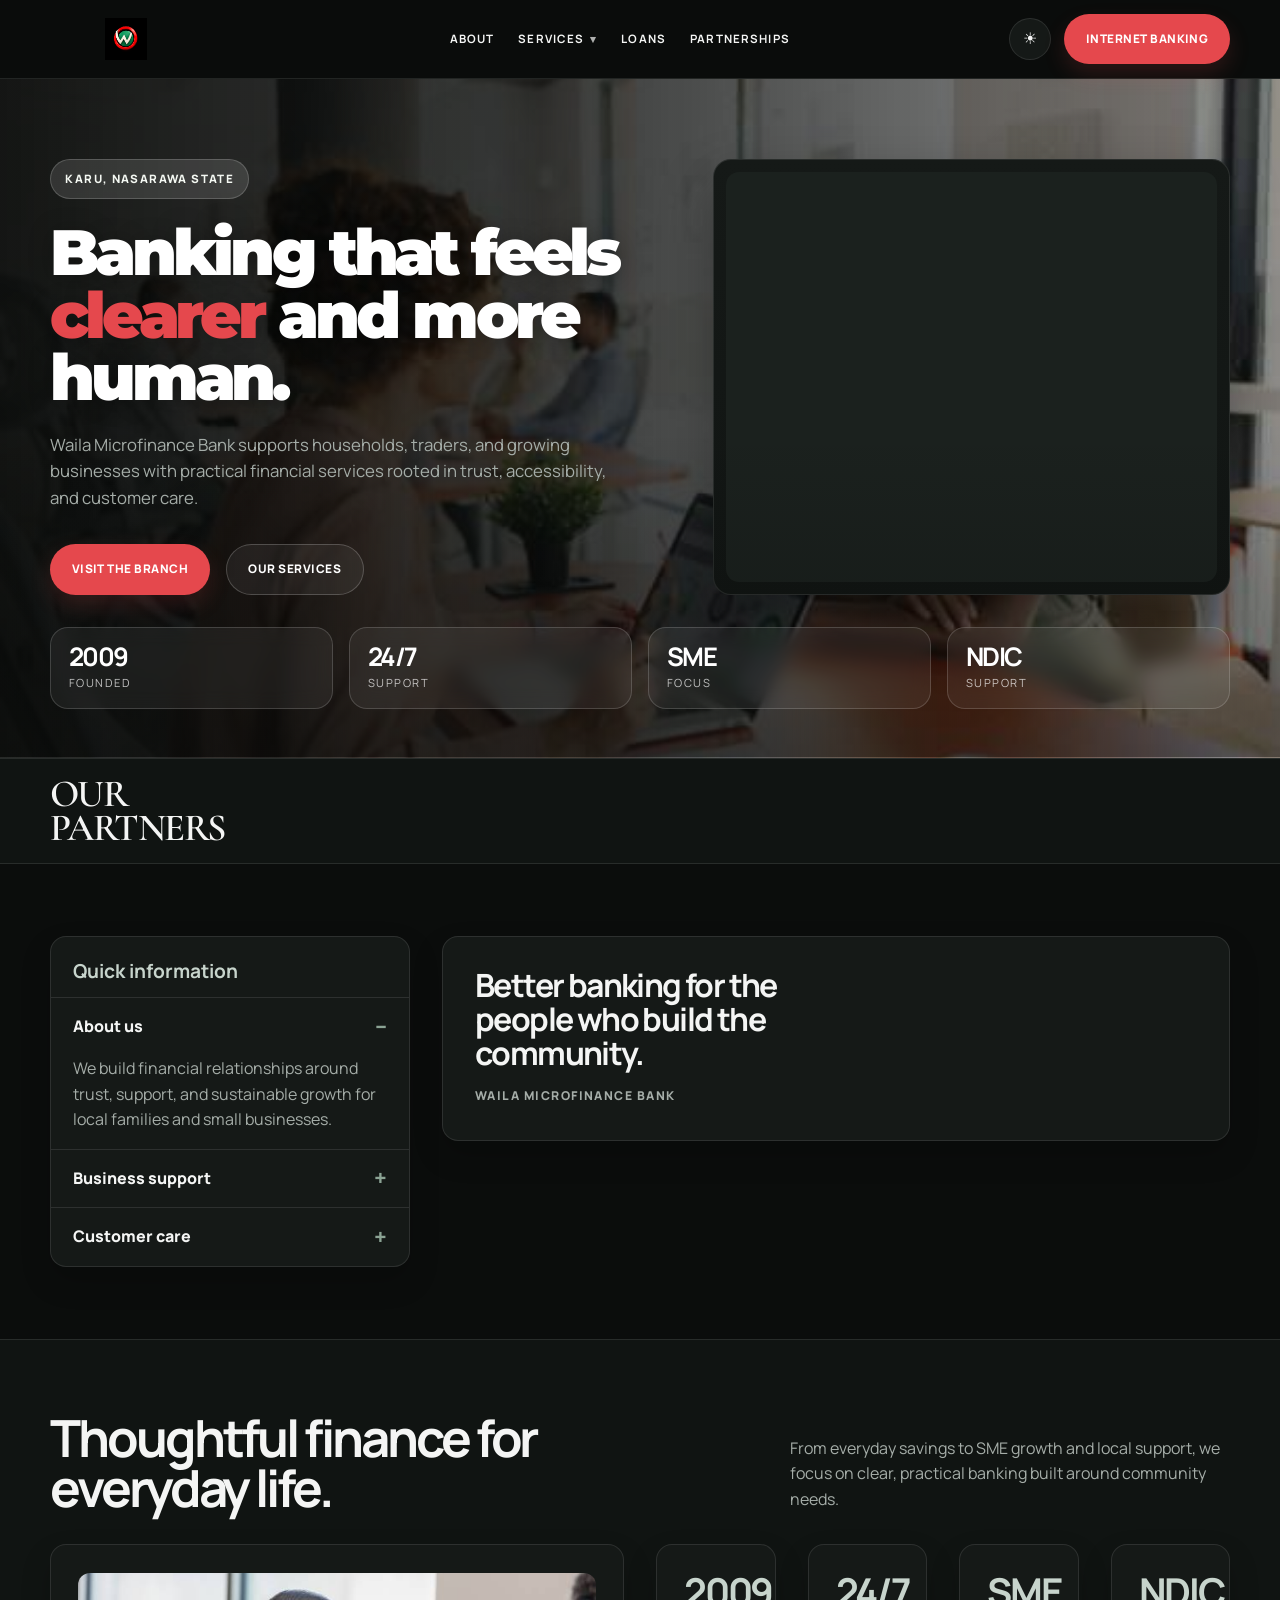
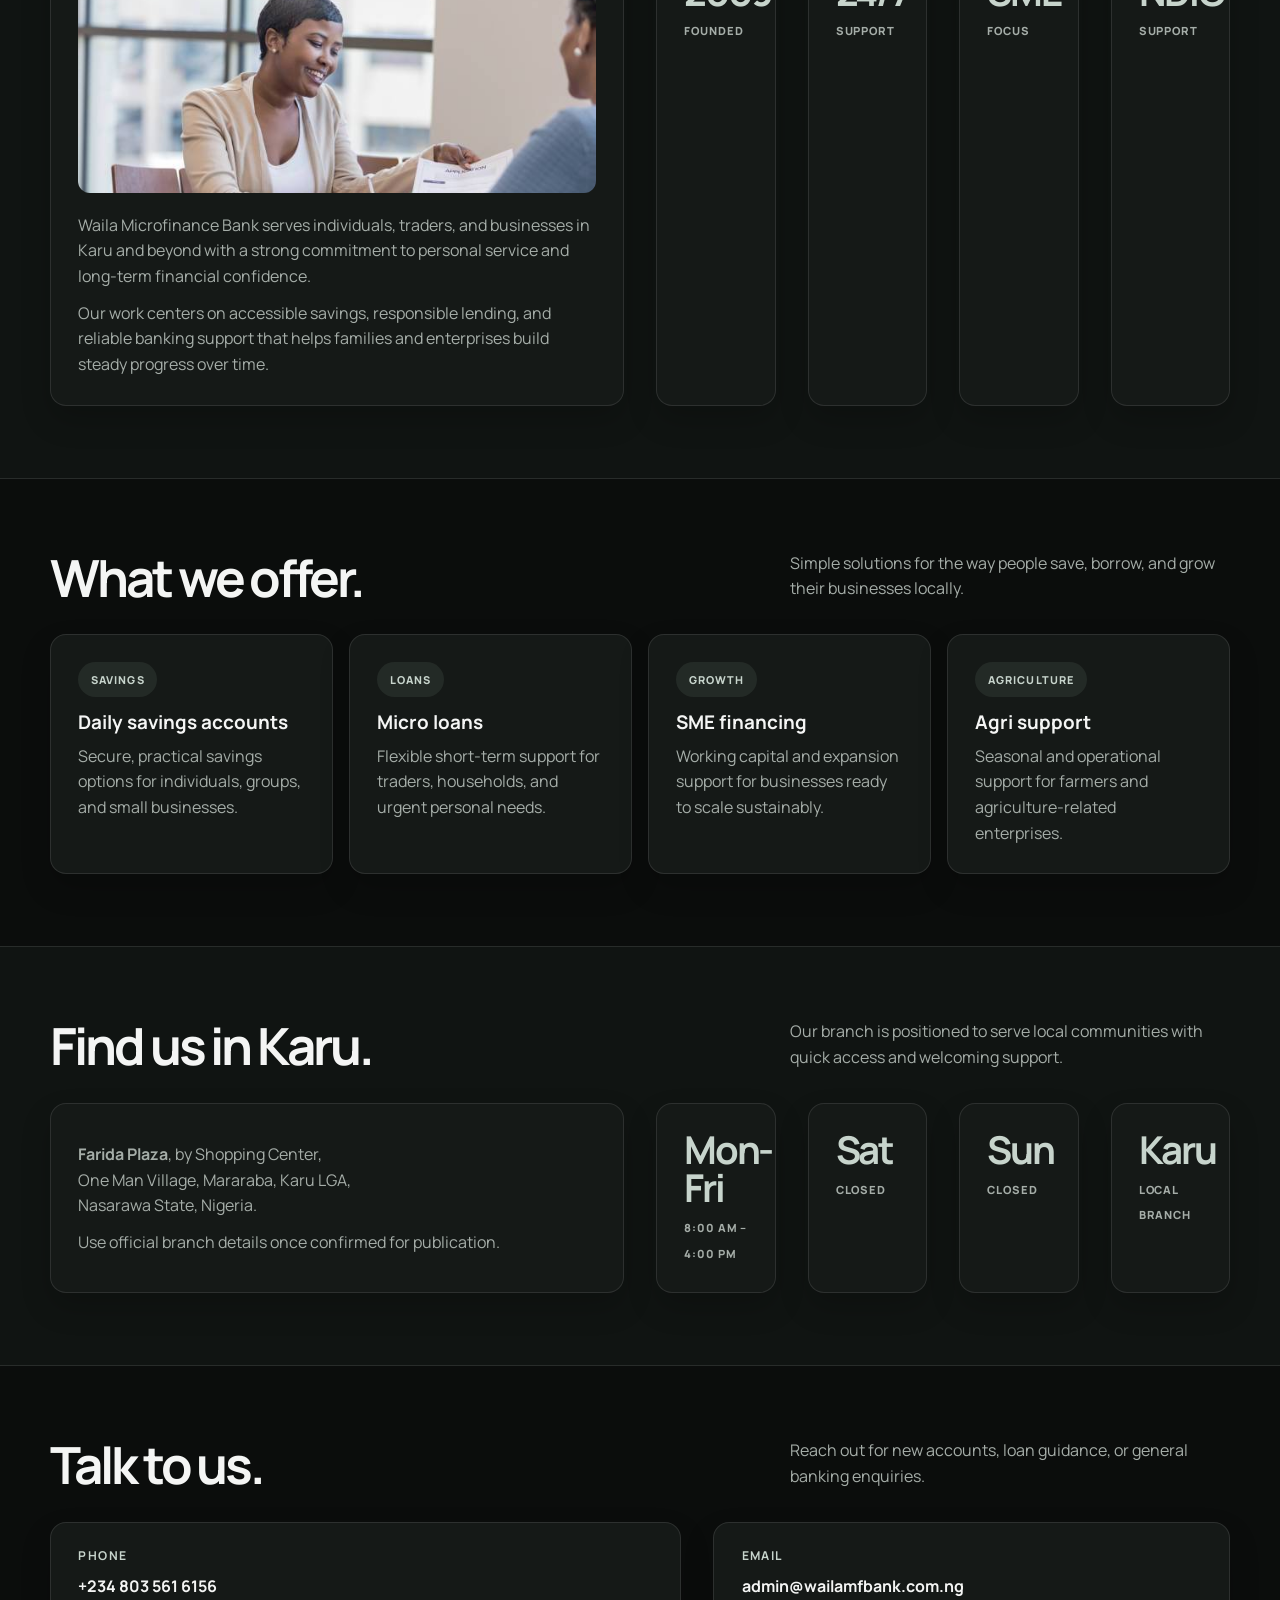
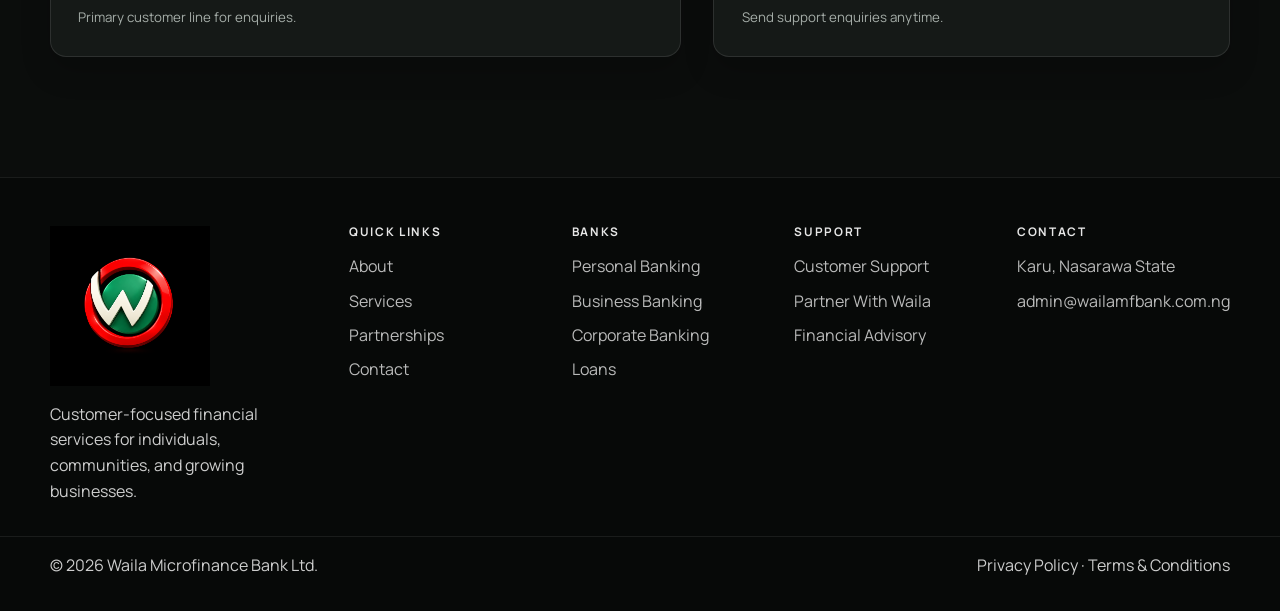
==== index.html @ 1d5a11e9 "Update website" ====
<!DOCTYPE html>
<html lang="en" data-theme="dark">
<head>
  <meta charset="UTF-8" />
  <meta name="viewport" content="width=device-width, initial-scale=1.0" />
  <title>Waila Microfinance Bank | Karu, Nasarawa</title>
  <meta name="description" content="Waila Microfinance Bank is a customer-focused financial institution supporting individuals, businesses, and communities with responsible microfinance and SME banking services." />
  <meta property="og:title" content="Waila Microfinance Bank" />
  <meta property="og:description" content="Financial services for individuals, businesses, and communities in Karu, Nasarawa State." />
  <link rel="preconnect" href="https://fonts.googleapis.com" />
  <link rel="preconnect" href="https://fonts.gstatic.com" crossorigin />
  <link href="https://fonts.googleapis.com/css2?family=Manrope:wght@400;500;600;700;800&family=Cormorant+Garamond:wght@500;600;700&family=Montserrat:wght@500;600;700;800;900&display=swap" rel="stylesheet" />
  <link rel="stylesheet" href="assets/css/styles.css" />
</head>
<body>
  <header class="site-header">
    <div class="container navbar">
      <a href="/" class="brand" aria-label="Go to the Waila Microfinance Bank home page">
        <img src="images/logo.png" alt="Waila Microfinance Bank logo" />
      </a>

      <nav class="nav-menu" data-nav-menu aria-label="Main navigation">
        <div class="nav-item"><a href="about.html">About</a></div>
        <div class="nav-item">
          <button type="button">Services</button>
          <div class="dropdown">
            <a href="services.html">All Services</a>
            <a href="personal-banking.html">Personal Banking</a>
            <a href="business-banking.html">Business Banking</a>
            <a href="corporate-banking.html">Corporate Banking</a>
          </div>
        </div>
        <div class="nav-item"><a href="loans.html">Loans</a></div>
        <div class="nav-item"><a href="partnerships.html">Partnerships</a></div>
      </nav>

      <div class="header-actions">
        <button class="theme-toggle" type="button" data-theme-toggle aria-label="Switch to dark mode">☾</button>
        <button class="mobile-toggle" type="button" data-menu-toggle aria-label="Open navigation" aria-expanded="false">☰</button>
        <a href="contact.html" class="primary-button">Internet Banking</a>
      </div>
    </div>
  </header>

  <main>
    <section class="hero">
      <div class="container hero-grid">
        <div class="hero-copy">
          <div class="eyebrow">Karu, Nasarawa State</div>
          <h1>Banking that feels <span>clearer</span> and more human.</h1>
          <p>
            Waila Microfinance Bank supports households, traders, and growing businesses with practical financial services rooted in trust, accessibility, and customer care.
          </p>
          <div class="cta-row">
            <a class="primary-button" href="contact.html">Visit the branch</a>
            <a class="secondary-button" href="services.html">Our services</a>
          </div>
        </div>

        <div class="hero-visual">
          <div class="visual-card">
            <div class="hero-slider">
              <div class="slide">
                <div class="slide-image">
                  <img src="images/app.jpg" alt="Banking app on mobile phone" />
                </div>
                <div class="slide-caption">
                  <strong>App</strong>
                  <span>Banking in your pocket</span>
                </div>
              </div>

              <div class="slide">
                <div class="slide-image">
                  <img src="images/customer.jpg" alt="Customer at the bank desk" />
                </div>
                <div class="slide-caption">
                  <strong>Customer</strong>
                  <span>Friendly service, every step</span>
                </div>
              </div>

              <div class="slide">
                <div class="slide-image">
                  <img src="images/desk.jpg" alt="Bank office desk" />
                </div>
                <div class="slide-caption">
                  <strong>Desk</strong>
                  <span>Support that feels personal</span>
                </div>
              </div>
            </div>
          </div>
        </div>
      </div>

      <div class="container hero-stats" aria-label="Waila company highlights">
        <div class="hero-stat">
          <strong>2009</strong>
          <span>Founded</span>
        </div>
        <div class="hero-stat">
          <strong>24/7</strong>
          <span>Support</span>
        </div>
        <div class="hero-stat">
          <strong>SME</strong>
          <span>Focus</span>
        </div>
        <div class="hero-stat">
          <strong>NDIC</strong>
          <span>Support</span>
        </div>
      </div>
    </section>

    <section class="partners-wrap" aria-label="Our partners">
      <div class="container partners-inner">
        <div class="partners-title">OUR PARTNERS</div>
        <div class="ticker-wrap">
          <div class="ticker-track">
            <span>Moneta</span>
            <span>Mobicash</span>
            <span>Kowapay</span>
            <span>Moneta</span>
            <span>Mobicash</span>
            <span>Kowapay</span>
          </div>
        </div>
      </div>
    </section>

    <section class="section">
      <div class="container feature-grid">
        <aside class="info-panel">
          <h3>Quick information</h3>
          <details open>
            <summary>About us</summary>
            <p>We build financial relationships around trust, support, and sustainable growth for local families and small businesses.</p>
          </details>
          <details>
            <summary>Business support</summary>
            <p>Practical financing and banking support designed to help entrepreneurs and businesses manage growth responsibly.</p>
          </details>
          <details>
            <summary>Customer care</summary>
            <p>Speak with our team for account guidance, service questions, or support on your banking needs.</p>
          </details>
        </aside>

        <div class="right-stack">
          <div class="quote-card">
            <p>Better banking for the people who build the community.</p>
            <span>Waila Microfinance Bank</span>
          </div>
        </div>
      </div>
    </section>

    <section class="section section-alt" id="about">
      <div class="container">
        <div class="section-header">
          <h2>Thoughtful finance for everyday life.</h2>
          <p>From everyday savings to SME growth and local support, we focus on clear, practical banking built around community needs.</p>
        </div>

        <div class="two-col">
          <div class="overview-card">
            <img class="about-image" src="images/customer.jpg" alt="Customer speaking with a bank representative" />
            <p>Waila Microfinance Bank serves individuals, traders, and businesses in Karu and beyond with a strong commitment to personal service and long-term financial confidence.</p>
            <p>Our work centers on accessible savings, responsible lending, and reliable banking support that helps families and enterprises build steady progress over time.</p>
          </div>

          <div class="metrics-grid">
            <div class="metric-card">
              <strong>2009</strong>
              <span>Founded</span>
            </div>
            <div class="metric-card">
              <strong>24/7</strong>
              <span>Support</span>
            </div>
            <div class="metric-card">
              <strong>SME</strong>
              <span>Focus</span>
            </div>
            <div class="metric-card">
              <strong>NDIC</strong>
              <span>Support</span>
            </div>
          </div>
        </div>
      </div>
    </section>

    <section class="section" id="services">
      <div class="container">
        <div class="section-header">
          <h2>What we offer.</h2>
          <p>Simple solutions for the way people save, borrow, and grow their businesses locally.</p>
        </div>

        <div class="card-grid">
          <article class="card">
            <span class="tag">Savings</span>
            <h3>Daily savings accounts</h3>
            <p>Secure, practical savings options for individuals, groups, and small businesses.</p>
          </article>
          <article class="card">
            <span class="tag">Loans</span>
            <h3>Micro loans</h3>
            <p>Flexible short-term support for traders, households, and urgent personal needs.</p>
          </article>
          <article class="card">
            <span class="tag">Growth</span>
            <h3>SME financing</h3>
            <p>Working capital and expansion support for businesses ready to scale sustainably.</p>
          </article>
          <article class="card">
            <span class="tag">Agriculture</span>
            <h3>Agri support</h3>
            <p>Seasonal and operational support for farmers and agriculture-related enterprises.</p>
          </article>
        </div>
      </div>
    </section>

    <section class="section section-alt" id="location">
      <div class="container">
        <div class="section-header">
          <h2>Find us in Karu.</h2>
          <p>Our branch is positioned to serve local communities with quick access and welcoming support.</p>
        </div>

        <div class="two-col">
          <div class="overview-card">
            <p><strong>Farida Plaza</strong>, by Shopping Center,<br />One Man Village, Mararaba, Karu LGA,<br />Nasarawa State, Nigeria.</p>
            <p>Use official branch details once confirmed for publication.</p>
          </div>

          <div class="metrics-grid">
            <div class="metric-card">
              <strong>Mon-Fri</strong>
              <span>8:00 AM – 4:00 PM</span>
            </div>
            <div class="metric-card">
              <strong>Sat</strong>
              <span>Closed</span>
            </div>
            <div class="metric-card">
              <strong>Sun</strong>
              <span>Closed</span>
            </div>
            <div class="metric-card">
              <strong>Karu</strong>
              <span>Local branch</span>
            </div>
          </div>
        </div>
      </div>
    </section>

    <section class="section" id="contact">
      <div class="container">
        <div class="section-header">
          <h2>Talk to us.</h2>
          <p>Reach out for new accounts, loan guidance, or general banking enquiries.</p>
        </div>

        <div class="contact-grid">
          <div class="contact-card">
            <h3>Phone</h3>
            <p>+234 803 561 6156</p>
            <small>Primary customer line for enquiries.</small>
          </div>
          <div class="contact-card">
            <h3>Email</h3>
            <p>admin@wailamfbank.com.ng</p>
            <small>Send support enquiries anytime.</small>
          </div>
        </div>
      </div>
    </section>
  </main>

  <footer class="page-footer">
    <div class="container footer-grid">
      <div class="footer-brand">
        <img src="images/logo.png" alt="Waila logo" />
        <p>Customer-focused financial services for individuals, communities, and growing businesses.</p>
      </div>
      <div class="footer-col">
        <h4>Quick Links</h4>
        <a href="about.html">About</a>
        <a href="services.html">Services</a>
        <a href="partnerships.html">Partnerships</a>
        <a href="contact.html">Contact</a>
      </div>
      <div class="footer-col">
        <h4>Banks</h4>
        <a href="personal-banking.html">Personal Banking</a>
        <a href="business-banking.html">Business Banking</a>
        <a href="corporate-banking.html">Corporate Banking</a>
        <a href="services.html">Loans</a>
      </div>
      <div class="footer-col">
        <h4>Support</h4>
        <a href="contact.html">Customer Support</a>
        <a href="partnerships.html">Partner With Waila</a>
        <a href="services.html">Financial Advisory</a>
      </div>
      <div class="footer-col">
        <h4>Contact</h4>
        <p>Karu, Nasarawa State</p>
        <p>admin@wailamfbank.com.ng</p>
      </div>
    </div>
    <div class="footer-bottom">
      <div class="container">
        <span>© 2026 Waila Microfinance Bank Ltd.</span>
        <span>Privacy Policy · Terms & Conditions</span>
      </div>
    </div>
  </footer>

  <script src="assets/js/main.js"></script>
</body>
</html>
---- assets/css/styles.css ----
:root {
  color-scheme: dark;
  --bg: #0b0d0c;
  --bg-alt: #101412;
  --panel: #151917;
  --panel-alt: #111513;
  --panel-soft: #1b211e;
  --text: #f4f5f4;
  --muted: #a5ada8;
  --line: rgba(255,255,255,0.1);
  --green: #8ba394;
  --green-deep: #c7d4cc;
  --green-soft: rgba(139,163,148,0.12);
  --green-soft-strong: rgba(139,163,148,0.2);
  --accent: #e5484d;
  --shadow: 0 24px 54px rgba(0,0,0,0.32);
  --shadow-soft: 0 14px 30px rgba(0,0,0,0.18);
  --mask: linear-gradient(to right, transparent 0%, black 8%, black 92%, transparent 100%);
}

html[data-theme="light"] {
  color-scheme: light;
  --bg: #f3f4f2;
  --bg-alt: #e9ece9;
  --panel: #ffffff;
  --panel-alt: #f7f8f6;
  --panel-soft: #eef1ee;
  --text: #151816;
  --muted: #565e59;
  --line: rgba(21,24,22,0.1);
  --green: #52715f;
  --green-deep: #294535;
  --green-soft: rgba(82,113,95,0.1);
  --green-soft-strong: rgba(82,113,95,0.16);
  --accent: #c83238;
  --shadow: 0 24px 54px rgba(17,17,17,0.12);
  --shadow-soft: 0 14px 30px rgba(17,17,17,0.06);
}

* { box-sizing: border-box; margin: 0; padding: 0; }
html { scroll-behavior: smooth; }
body {
  font-family: "Manrope", "Segoe UI", sans-serif;
  background: var(--bg);
  color: var(--text);
  line-height: 1.6;
  transition: background 0.2s ease, color 0.2s ease;
}
a { color: inherit; text-decoration: none; }
img { max-width: 100%; display: block; }
button, input, textarea, select { font: inherit; }

.container {
  width: min(1180px, calc(100% - 32px));
  margin: 0 auto;
}

.footer-col a:hover {
  color: #fff;
}

.site-header {
  position: sticky;
  top: 0;
  z-index: 40;
  background: color-mix(in srgb, var(--bg) 90%, transparent);
  border-bottom: 1px solid var(--line);
  -webkit-backdrop-filter: blur(14px);
  backdrop-filter: blur(14px);
}

.navbar {
  display: flex;
  align-items: center;
  justify-content: space-between;
  gap: 1.25rem;
  min-height: 78px;
}

.brand {
  display: inline-flex;
  align-items: center;
  gap: 0.75rem;
  min-width: 180px;
}
.brand img {
  width: 152px;
  height: 42px;
  object-fit: contain;
  display: block;
}

.nav-menu {
  display: flex;
  align-items: center;
  justify-content: center;
  flex: 1;
  gap: 1rem;
}

.nav-item {
  position: relative;
}

.nav-item > button,
.nav-item > a {
  border: none;
  background: transparent;
  color: var(--text);
  font-family: "Manrope", "Segoe UI", sans-serif;
  font-size: 0.72rem;
  letter-spacing: 0.1em;
  text-transform: uppercase;
  font-weight: 700;
  padding: 0.55rem 0.25rem;
  display: inline-flex;
  align-items: center;
  gap: 0.35rem;
  cursor: pointer;
  transition: color 0.2s ease, transform 0.2s ease;
}

.nav-item > button:hover,
.nav-item > a:hover {
  color: var(--green);
  transform: translateY(-1px);
}

.nav-item > button::after {
  content: "▾";
  font-size: 0.7rem;
  opacity: 0.7;
}

.nav-item .dropdown {
  position: absolute;
  top: calc(100% + 0.9rem);
  left: 50%;
  transform: translateX(-50%) translateY(-8px);
  min-width: 200px;
  background: var(--panel);
  border: 1px solid var(--line);
  border-radius: 14px;
  box-shadow: var(--shadow-soft);
  padding: 0.8rem 0.65rem;
  opacity: 0;
  visibility: hidden;
  pointer-events: none;
  transition: opacity 0.22s ease, transform 0.22s ease, visibility 0.22s ease;
  z-index: 50;
}

.nav-item:hover .dropdown,
.nav-item:focus-within .dropdown,
.nav-item.open .dropdown {
  opacity: 1;
  visibility: visible;
  pointer-events: auto;
  transform: translateX(-50%) translateY(0);
}

.nav-item .dropdown a {
  display: block;
  padding: 0.7rem 0.8rem;
  border-radius: 10px;
  color: var(--text);
  font-family: "Manrope", "Segoe UI", sans-serif;
  font-size: 0.78rem;
  letter-spacing: 0.02em;
  text-transform: none;
  font-weight: 600;
  transition: background 0.2s ease, color 0.2s ease, transform 0.2s ease;
}

.nav-item .dropdown a:hover {
  background: var(--green-soft);
  color: var(--green-deep);
  transform: translateX(2px);
}

.header-actions {
  display: flex;
  align-items: center;
  gap: 0.8rem;
}

.theme-toggle {
  display: inline-flex;
  align-items: center;
  justify-content: center;
  width: 42px;
  height: 42px;
  border-radius: 999px;
  background: var(--panel);
  border: 1px solid var(--line);
  color: var(--text);
  cursor: pointer;
  transition: transform 0.2s ease, border-color 0.2s ease;
}

.theme-toggle:hover { transform: translateY(-1px); }

.button,
.primary-button,
.secondary-button {
  display: inline-flex;
  align-items: center;
  justify-content: center;
  border-radius: 999px;
  padding: 0.95rem 1.35rem;
  font-weight: 800;
  letter-spacing: 0.04em;
  text-transform: uppercase;
  font-size: 0.74rem;
  transition: transform 0.2s ease, box-shadow 0.2s ease, background 0.2s ease;
}

.primary-button {
  background: var(--accent);
  color: #fff;
  box-shadow: 0 10px 22px rgba(229,72,77,0.16);
}

.secondary-button {
  background: transparent;
  border: 1px solid var(--line);
  color: var(--text);
  transition: border-color 0.2s ease, color 0.2s ease, background 0.2s ease;
}

.link-list a:hover {
  border-color: var(--accent);
  color: var(--text);
  background: rgba(229,72,77,0.08);
}

.button:hover,
.primary-button:hover,
.secondary-button:hover {
  transform: translateY(-1px);
}

.mobile-toggle {
  display: none;
}

.hero {
  position: relative;
  overflow: hidden;
  background:
    linear-gradient(90deg, rgba(8,10,9,0.94) 0%, rgba(8,10,9,0.78) 44%, rgba(8,10,9,0.42) 100%),
    url('../../images/desk.jpg') center/cover no-repeat;
  padding: 5rem 0 3rem;
  border-bottom: 1px solid var(--line);
}

.hero::after {
  content: "";
  position: absolute;
  inset: 0;
  background: linear-gradient(0deg, rgba(8,10,9,0.36), transparent 48%);
  pointer-events: none;
}

.hero-grid,
.two-col,
.split-grid,
.feature-grid,
.contact-grid,
.metrics-grid,
.card-grid,
.footer-grid {
  display: grid;
  gap: 2rem;
}

.hero-grid {
  grid-template-columns: 1.1fr 0.9fr;
  align-items: center;
}

.eyebrow {
  display: inline-block;
  padding: 0.6rem 0.9rem;
  border-radius: 999px;
  background: rgba(255,255,255,0.12);
  color: #f4f8f2;
  border: 1px solid rgba(255,255,255,0.18);
  font-size: 0.72rem;
  font-weight: 800;
  letter-spacing: 0.12em;
  text-transform: uppercase;
  margin-bottom: 1.4rem;
}

.hero-copy {
  position: relative;
  z-index: 1;
}

.hero-copy h1,
.hero-copy p,
.hero-copy .primary-button,
.hero-copy .secondary-button {
  position: relative;
  z-index: 1;
}

.hero-copy h1 {
  color: #ffffff;
  text-shadow: 0 2px 24px rgba(0,0,0,0.3);
}

.hero-copy h1 span { color: var(--accent); }

.hero-copy p {
  color: rgba(255,255,255,0.82);
  max-width: 540px;
}

.hero .primary-button {
  background: var(--accent);
  color: #fff;
}

.hero .secondary-button {
  background: rgba(255,255,255,0.06);
  border-color: rgba(255,255,255,0.2);
  color: #fff;
}

.page-hero {
  position: relative;
  isolation: isolate;
  display: flex;
  align-items: center;
  min-height: 310px;
  padding: 4.5rem 0 3.5rem;
  overflow: hidden;
  border-bottom: 1px solid var(--line);
  background:
    linear-gradient(90deg, rgba(8,10,9,0.94) 0%, rgba(8,10,9,0.76) 52%, rgba(8,10,9,0.42) 100%),
    var(--page-hero-image, url('../../images/desk.jpg')) center 46%/cover no-repeat;
}

.page-hero .container {
  position: relative;
  z-index: 1;
}

.page-hero-about,
.page-hero-personal,
.page-hero-partnerships,
.page-hero-contact {
  --page-hero-image: url('../../images/customer.jpg');
}

.page-hero-business,
.page-hero-corporate {
  --page-hero-image: url('../../images/desk.jpg');
}

.page-hero-loans,
.page-hero-services {
  --page-hero-image: url('../../images/app.jpg');
}

.page-hero .eyebrow {
  margin-bottom: 1rem;
}

h1, h2, h3, h4 {
  color: var(--text);
  line-height: 1.05;
}

.hero-copy h1,
.page-title {
  font-family: "Montserrat", "Segoe UI", sans-serif;
  font-size: clamp(3rem, 5vw, 6rem);
  line-height: 0.98;
  letter-spacing: -0.065em;
  font-weight: 900;
  max-width: 650px;
  text-shadow: 0 2px 24px rgba(0,0,0,0.3);
}

.page-title {
  font-size: clamp(2.4rem, 4vw, 4.4rem);
  margin-bottom: 1rem;
}

.hero-copy p,
.page-copy p,
.card p,
.info-card p,
.metric-card p,
.contact-card p,
.list-text,
.overview-card p,
.form-note {
  margin-top: 1rem;
  color: var(--muted);
}

.hero-copy p {
  margin-top: 1.4rem;
  max-width: 560px;
  font-size: 1.05rem;
}

.cta-row {
  display: flex;
  flex-wrap: wrap;
  gap: 1rem;
  margin-top: 2rem;
}

.hero-stats {
  position: relative;
  z-index: 1;
  display: grid;
  grid-template-columns: repeat(4, minmax(0, 1fr));
  gap: 1rem;
  margin-top: 2rem;
}

.hero-stat {
  background: rgba(255,255,255,0.06);
  border: 1px solid rgba(255,255,255,0.16);
  border-radius: 18px;
  padding: 1rem 1.1rem;
  display: flex;
  flex-direction: column;
  gap: 0.25rem;
  backdrop-filter: blur(10px);
}

.hero-stat strong {
  color: #fff;
  font-size: clamp(1.4rem, 2vw, 2.1rem);
  line-height: 1;
  letter-spacing: -0.06em;
}

.hero-stat span {
  color: rgba(255,255,255,0.72);
  font-size: 0.7rem;
  letter-spacing: 0.14em;
  text-transform: uppercase;
}

.hero-visual {
  display: flex;
  justify-content: center;
}

.visual-card {
  width: min(100%, 520px);
  background: linear-gradient(180deg, var(--panel), var(--panel-alt));
  border: 1px solid var(--line);
  border-radius: 18px;
  padding: 0.75rem;
  box-shadow: var(--shadow);
}

.hero-slider {
  position: relative;
  height: 410px;
  overflow: hidden;
  border-radius: 13px;
  background: var(--panel-soft);
}

.slide {
  position: absolute;
  inset: 0;
  opacity: 0;
  transform: translateX(32px);
  animation: heroSlide 12s infinite;
}

.slide:nth-child(1) { animation-delay: -4s; }
.slide:nth-child(2) { animation-delay: 4s; }
.slide:nth-child(3) { animation-delay: 8s; }

.slide-image {
  height: 290px;
  overflow: hidden;
  border-radius: 12px 12px 0 0;
}

.slide-image img {
  width: 100%;
  height: 100%;
  object-fit: cover;
}

.slide-caption {
  height: 120px;
  background: var(--panel);
  border-top: 1px solid var(--line);
  display: flex;
  flex-direction: column;
  justify-content: center;
  gap: 0.25rem;
  padding: 1rem 1.15rem;
}

.slide-caption strong {
  font-size: 0.74rem;
  letter-spacing: 0.12em;
  text-transform: uppercase;
  color: var(--green-deep);
}

.slide-caption span {
  font-size: 1rem;
  color: var(--text);
  font-weight: 700;
}

@keyframes heroSlide {
  0%, 29% { opacity: 0; transform: translateX(18px); }
  30%, 64% { opacity: 1; transform: translateX(0); }
  65%, 100% { opacity: 0; transform: translateX(-18px); }
}

.partners-wrap {
  background: var(--bg-alt);
  border-top: 1px solid var(--line);
  border-bottom: 1px solid var(--line);
  overflow: hidden;
  padding: 1.1rem 0;
}

.partners-inner {
  display: grid;
  grid-template-columns: 220px 1fr;
  gap: 1.2rem;
  align-items: center;
}

.partners-title {
  font-family: "Cormorant Garamond", Georgia, serif;
  text-transform: uppercase;
  font-size: clamp(2.1rem, 3vw, 3.1rem);
  letter-spacing: -0.04em;
  line-height: 0.9;
  font-weight: 600;
}

.ticker-wrap {
  overflow: hidden;
  white-space: nowrap;
  -webkit-mask-image: var(--mask);
  mask-image: var(--mask);
}

.ticker-track {
  display: inline-flex;
  min-width: max-content;
  align-items: center;
  gap: 2rem;
  padding-left: 100%;
  animation: ticker-scroll 24s linear infinite;
  font-family: "Cormorant Garamond", Georgia, serif;
  font-size: clamp(2.1rem, 3vw, 3.8rem);
  line-height: 1;
  letter-spacing: -0.04em;
  color: var(--green-deep);
  font-weight: 600;
}

.ticker-track span {
  display: inline-flex;
  align-items: center;
  gap: 2rem;
}

.ticker-track span::after {
  content: "✦";
  font-size: 0.72em;
  color: var(--accent);
}

.ticker-track span:last-child::after { content: ""; }

@keyframes ticker-scroll {
  from { transform: translateX(0); }
  to { transform: translateX(-50%); }
}

.section {
  padding: 4.5rem 0;
}

.section-header {
  display: flex;
  align-items: flex-end;
  justify-content: space-between;
  gap: 1.5rem;
  margin-bottom: 2rem;
}

.section-header h2 {
  font-size: clamp(2.2rem, 4vw, 3.6rem);
  line-height: 0.98;
  letter-spacing: -0.06em;
  max-width: 620px;
}

.section-header p {
  max-width: 440px;
  color: var(--muted);
}

.feature-grid {
  grid-template-columns: 360px minmax(0, 1fr);
  align-items: flex-start;
}

.info-panel,
.overview-card,
.card,
.metric-card,
.contact-card,
.form-card,
.quote-card,
.list-card,
.service-card,
.value-card,
.stat-card {
  background: var(--panel);
  border: 1px solid var(--line);
  border-radius: 16px;
  box-shadow: var(--shadow-soft);
}

.info-panel {
  overflow: hidden;
}

.info-panel h3 {
  padding: 1.5rem 1.4rem 1rem;
  font-size: 1.2rem;
  color: var(--green-deep);
}

.info-panel details {
  border-top: 1px solid var(--line);
  padding: 0 1.4rem;
}

.info-panel summary {
  list-style: none;
  cursor: pointer;
  display: flex;
  justify-content: space-between;
  align-items: center;
  padding: 1rem 0;
  font-weight: 800;
}

.info-panel summary::-webkit-details-marker { display: none; }
.info-panel summary::after {
  content: "+";
  color: var(--green);
  font-size: 1.4rem;
  line-height: 1;
}
.info-panel details[open] summary::after { content: "−"; }
.info-panel details p {
  padding: 0 0 1rem;
  color: var(--muted);
}

.quote-card {
  padding: 2rem;
}

.quote-card p {
  font-size: clamp(1.7rem, 2.5vw, 3rem);
  line-height: 1.05;
  letter-spacing: -0.05em;
  font-weight: 700;
  max-width: 16ch;
}

.quote-card span {
  display: inline-block;
  margin-top: 1rem;
  font-size: 0.76rem;
  letter-spacing: 0.12em;
  text-transform: uppercase;
  color: var(--muted);
  font-weight: 800;
}

.two-col,
.split-grid,
.contact-grid,
.footer-grid {
  grid-template-columns: repeat(2, minmax(0, 1fr));
}

.overview-card,
.list-card,
.service-card,
.value-card,
.contact-card,
.form-card,
.metric-card,
.card {
  padding: 1.7rem;
}

#about .about-image {
  width: 100%;
  height: 220px;
  margin-bottom: 1.25rem;
  border-radius: 12px;
  object-fit: cover;
  object-position: center 42%;
}

.overview-card p,
.list-card p,
.service-card p,
.value-card p,
.contact-card p,
.metric-card p,
.card p { margin-top: 0.7rem; }

.metric-card strong,
.stat-card strong {
  display: inline-block;
  font-size: clamp(2rem, 3vw, 3rem);
  line-height: 1;
  letter-spacing: -0.06em;
  color: var(--green-deep);
  margin-bottom: 0.4rem;
}

.metric-card span,
.stat-card span {
  color: var(--muted);
  font-size: 0.7rem;
  letter-spacing: 0.08em;
  text-transform: uppercase;
  font-weight: 800;
}

.metrics-grid,
.card-grid {
  grid-template-columns: repeat(4, minmax(0, 1fr));
}

.card-grid {
  gap: 1rem;
}

.card {
  min-height: 220px;
}

.card .tag,
.pill {
  display: inline-flex;
  align-items: center;
  padding: 0.55rem 0.8rem;
  background: var(--green-soft);
  color: var(--green-deep);
  border-radius: 999px;
  font-size: 0.68rem;
  letter-spacing: 0.1em;
  text-transform: uppercase;
  font-weight: 800;
}

.card h3,
.service-card h3,
.value-card h3,
.list-card h3,
.contact-card h3,
.metric-card h3 {
  margin-top: 1rem;
  font-size: 1.18rem;
}

.list-card ul,
.ul-list {
  list-style: none;
  padding-left: 0;
  margin-top: 1rem;
}

.list-card li,
.ul-list li {
  position: relative;
  padding-left: 1.15rem;
  margin-top: 0.7rem;
  color: var(--muted);
}

.list-card li::before,
.ul-list li::before {
  content: "•";
  position: absolute;
  left: 0;
  color: var(--green);
}

.section-alt {
  background: var(--bg-alt);
  border-top: 1px solid var(--line);
  border-bottom: 1px solid var(--line);
}

.link-list {
  display: flex;
  flex-wrap: wrap;
  gap: 0.8rem;
  margin-top: 1.25rem;
}

.link-list a {
  display: inline-flex;
  align-items: center;
  justify-content: center;
  border: 1px solid var(--line);
  border-radius: 999px;
  padding: 0.75rem 1rem;
  font-weight: 700;
  color: var(--text);
}

.contact-grid {
  grid-template-columns: 1.1fr 0.9fr;
}

.contact-grid > * {
  min-width: 0;
}

.contact-card h3,
.form-card h3 {
  color: var(--green-deep);
  font-size: 0.76rem;
  letter-spacing: 0.12em;
  text-transform: uppercase;
  margin-top: 0;
  margin-bottom: 0.7rem;
}

.contact-card p,
.contact-card a {
  font-weight: 700;
  color: var(--text);
}

.contact-card small {
  display: block;
  margin-top: 0.5rem;
  color: var(--muted);
}

.form-card {
  background: var(--panel-alt);
}

.form-grid {
  display: grid;
  gap: 1rem;
}

.field {
  display: flex;
  flex-direction: column;
  gap: 0.45rem;
}

.field label {
  font-size: 0.76rem;
  letter-spacing: 0.08em;
  text-transform: uppercase;
  font-weight: 800;
  color: var(--muted);
}

.field input,
.field textarea,
.field select {
  width: 100%;
  min-width: 0;
  border: 1px solid var(--line);
  border-radius: 14px;
  background: var(--panel);
  color: var(--text);
  padding: 0.9rem 1rem;
  transition: border-color 0.2s ease, box-shadow 0.2s ease;
}

.field input:focus,
.field textarea:focus,
.field select:focus {
  outline: none;
  border-color: var(--accent);
  box-shadow: 0 0 0 3px rgba(229,72,77,0.14);
}

.field textarea { min-height: 140px; resize: vertical; }

.page-footer {
  margin-top: 3rem;
  background: #070908;
  color: rgba(255,255,255,0.8);
  border-top: 1px solid rgba(255,255,255,0.08);
}

.footer-grid {
  grid-template-columns: 1.4fr 1fr 1fr 1fr 1fr;
  gap: 2rem;
  padding: 3rem 0 2rem;
}

.footer-brand {
  display: flex;
  flex-direction: column;
  gap: 1rem;
}

.footer-brand img {
  width: 160px;
  height: auto;
}

.footer-col h4 {
  color: rgba(255,255,255,0.9);
  font-size: 0.74rem;
  letter-spacing: 0.14em;
  text-transform: uppercase;
  margin-bottom: 1rem;
}

.footer-col a,
.footer-col p {
  display: block;
  color: rgba(255,255,255,0.72);
  margin-top: 0.55rem;
}

.footer-bottom {
  border-top: 1px solid rgba(255,255,255,0.08);
  padding: 1rem 0 2rem;
}

.footer-bottom .container {
  display: flex;
  align-items: center;
  justify-content: space-between;
  gap: 1rem;
  flex-wrap: wrap;
}

@media (max-width: 980px) {
  .nav-menu {
    display: none;
    position: absolute;
    top: 76px;
    left: 16px;
    right: 16px;
    background: var(--panel);
    border: 1px solid var(--line);
    border-radius: 18px;
    padding: 1rem;
    box-shadow: var(--shadow-soft);
    flex-direction: column;
    align-items: stretch;
    z-index: 80;
  }

  .nav-menu.is-open { display: flex; }

  .nav-item {
    width: 100%;
  }

  .nav-item > button,
  .nav-item > a {
    width: 100%;
    justify-content: space-between;
    padding: 0.8rem 0.8rem;
    border-radius: 12px;
  }

  .nav-item .dropdown {
    position: static;
    transform: none;
    min-width: 100%;
    margin-top: 0.4rem;
    opacity: 1;
    visibility: visible;
    pointer-events: auto;
    display: none;
    border-radius: 12px;
  }

  .nav-item.open .dropdown,
  .nav-item:hover .dropdown,
  .nav-item:focus-within .dropdown {
    display: block;
  }

  .mobile-toggle {
    display: inline-flex;
    align-items: center;
    justify-content: center;
    width: 42px;
    height: 42px;
    border-radius: 12px;
    border: 1px solid var(--line);
    background: var(--panel);
    color: var(--text);
    cursor: pointer;
  }

  .header-actions {
    gap: 0.5rem;
  }

  .hero-grid,
  .feature-grid,
  .contact-grid,
  .two-col,
  .split-grid,
  .footer-grid,
  .partners-inner,
  .hero-stats {
    grid-template-columns: 1fr;
  }

  .metrics-grid,
  .card-grid {
    grid-template-columns: repeat(2, minmax(0, 1fr));
  }

  .hero-slider { height: 390px; }
  .slide-image { height: 270px; }
  .slide-caption { height: 120px; }

  .section-header {
    display: block;
  }
}

@media (max-width: 640px) {
  .hero { padding-top: 3.2rem; }
  .page-hero { min-height: 250px; padding: 3.5rem 0 2.75rem; }
  .page-title { font-size: clamp(2.4rem, 11vw, 3.4rem); }
  .hero-copy h1 { font-size: clamp(2.8rem, 12vw, 4.2rem); }
  .cta-row { flex-direction: column; align-items: flex-start; }
  .button, .cta-row .primary-button, .cta-row .secondary-button { width: 100%; }
  .header-actions > .primary-button { display: none; }
  .header-actions .theme-toggle,
  .mobile-toggle { width: 38px; height: 38px; }
  .brand { min-width: 0; }
  .brand img { width: 132px; }
  .metrics-grid { grid-template-columns: repeat(2, minmax(0, 1fr)); }
  .card-grid { grid-template-columns: 1fr; }
  .hero-stats { grid-template-columns: repeat(2, minmax(0, 1fr)); }
}

@media (prefers-reduced-motion: reduce) {
  html { scroll-behavior: auto; }
  .slide { animation: none; }
  .slide:first-child { opacity: 1; transform: none; }
  .slide:not(:first-child) { display: none; }
  .ticker-track { animation: none; padding-left: 0; }
  *,
  *::before,
  *::after {
    animation-duration: 0.01ms !important;
    animation-iteration-count: 1 !important;
    transition-duration: 0.01ms !important;
  }
}
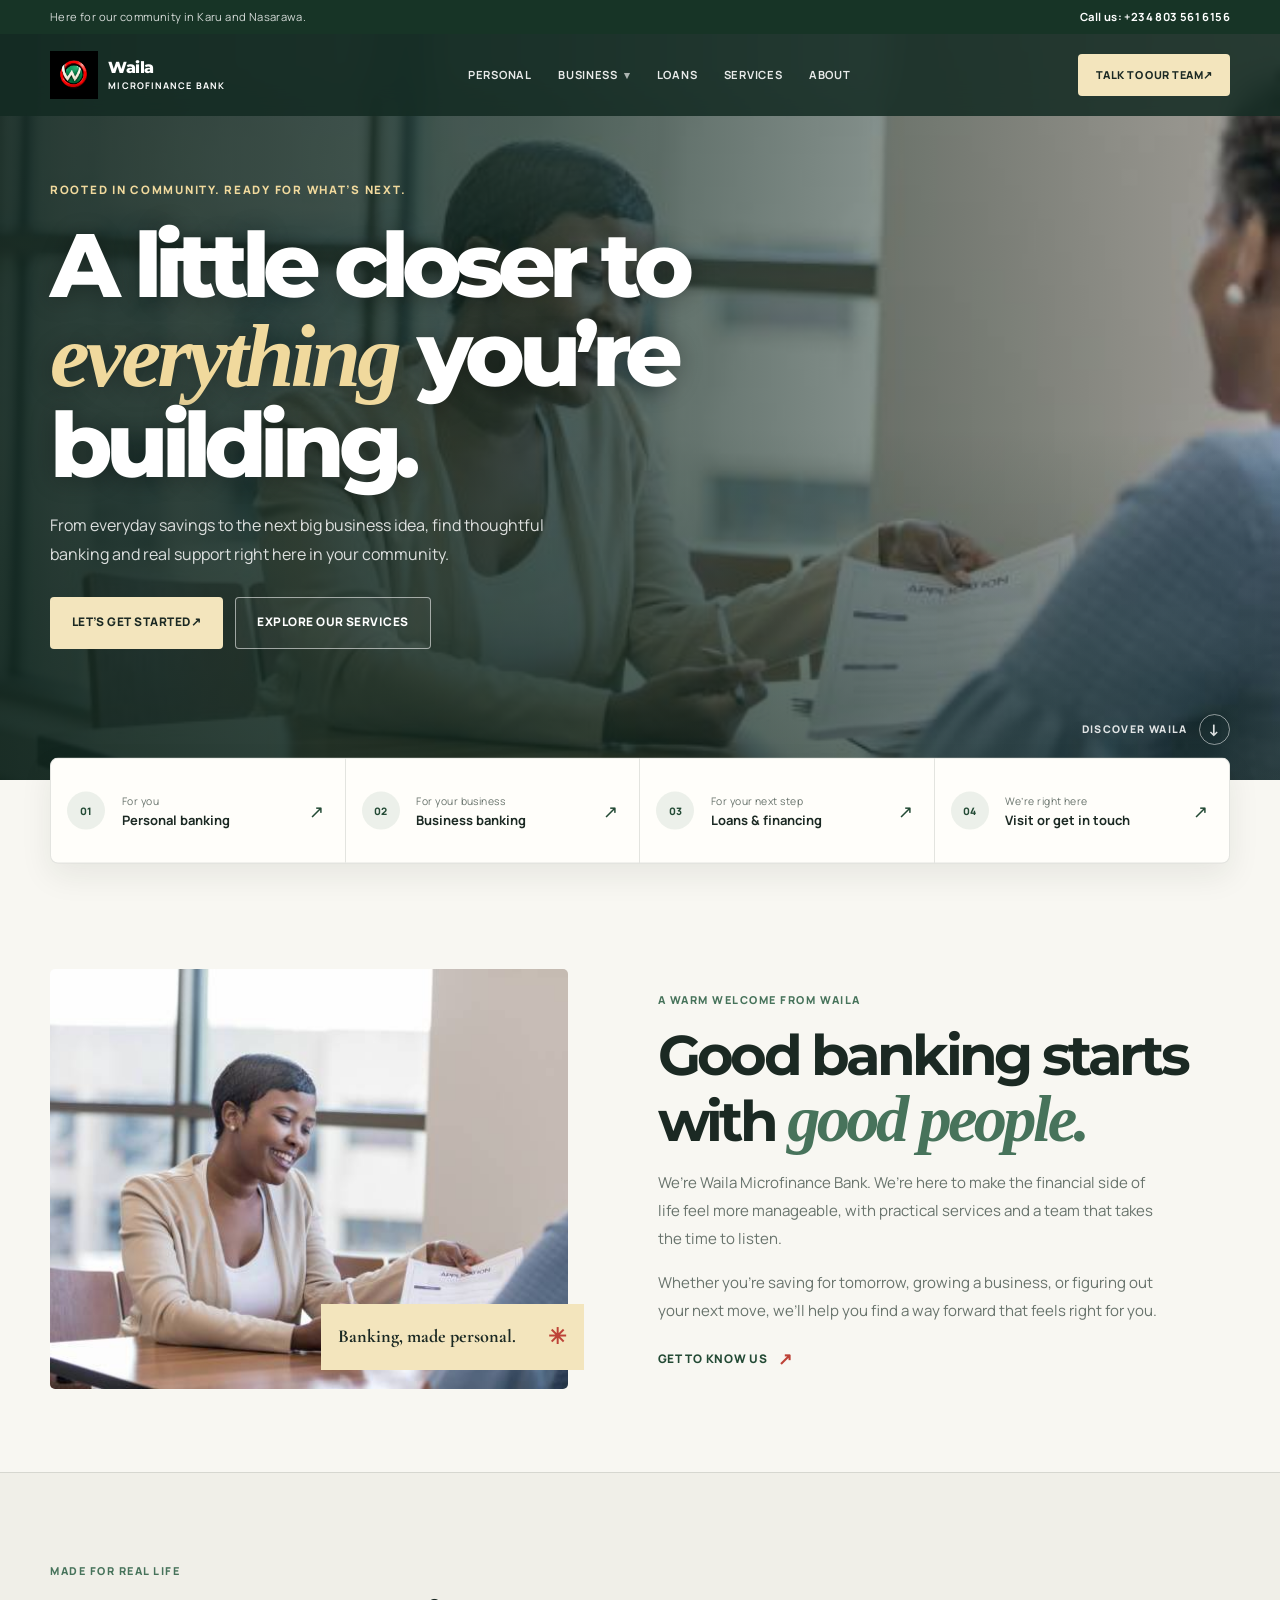
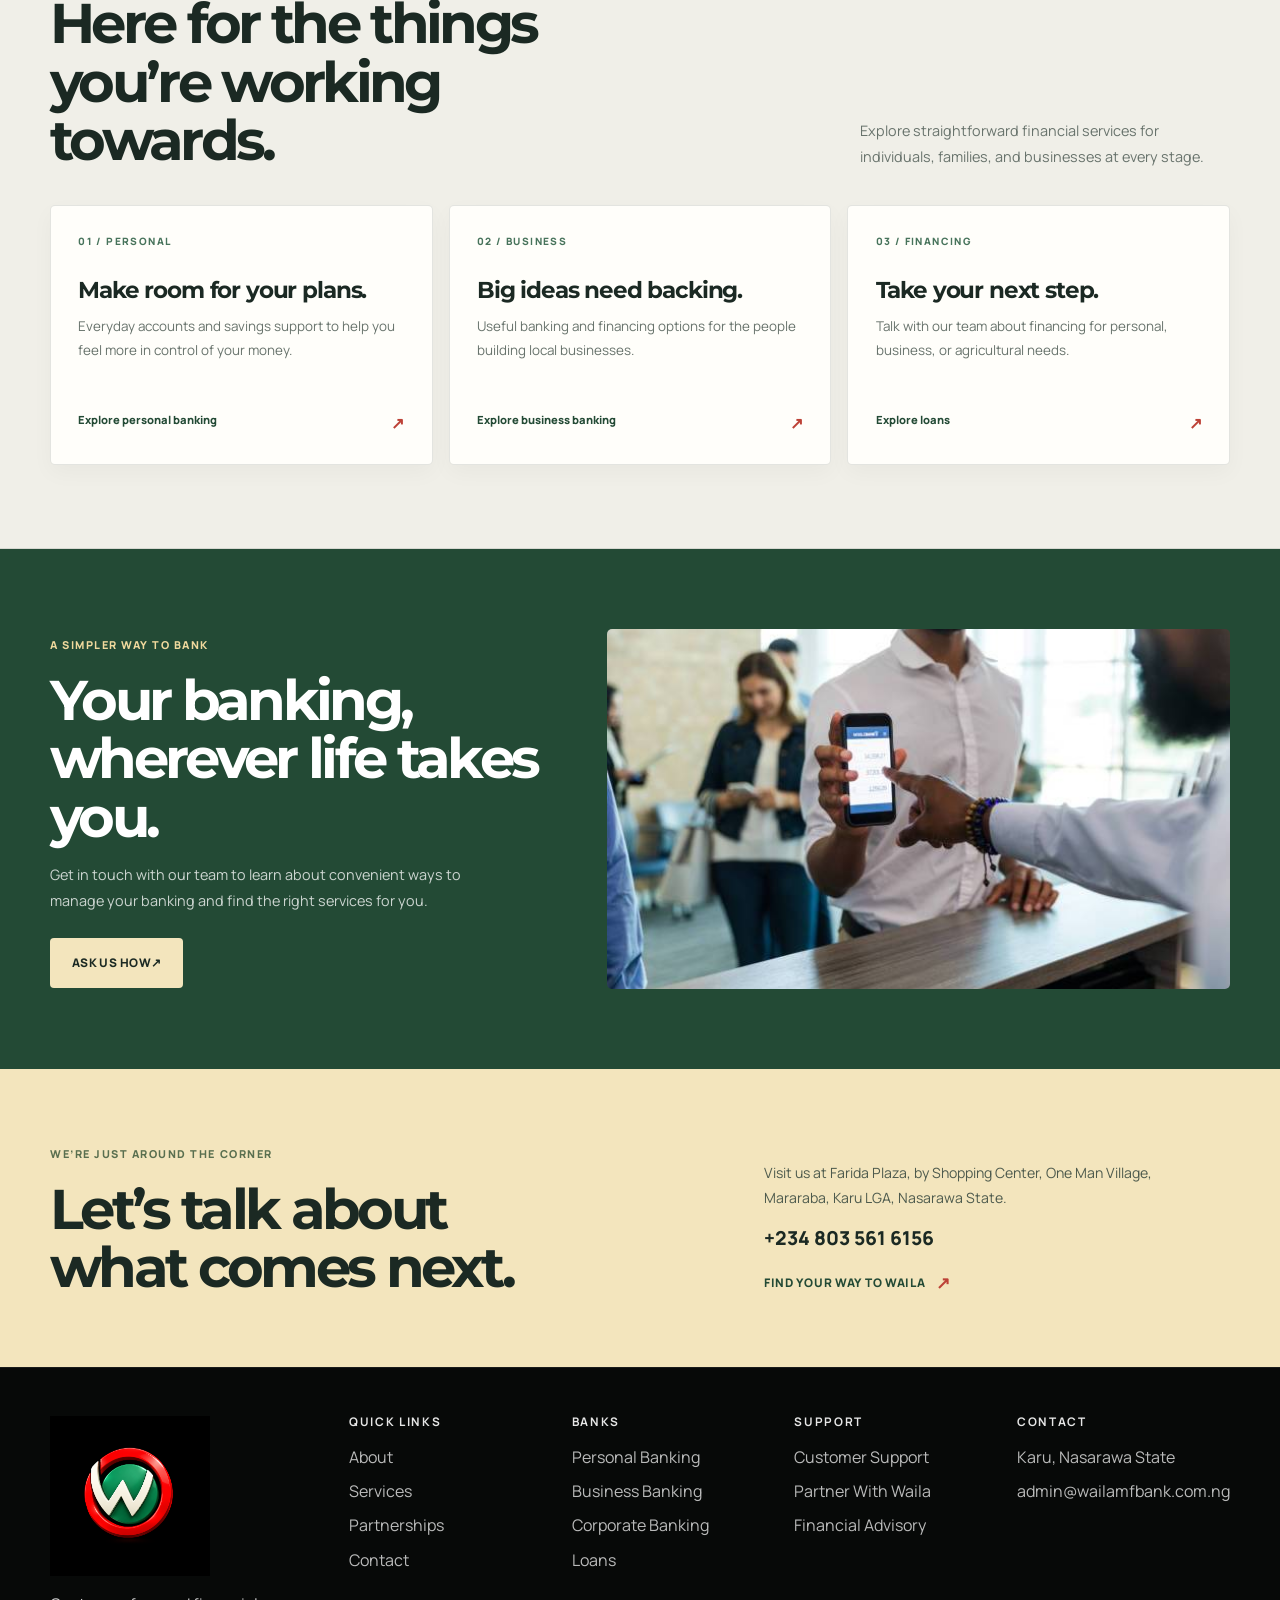
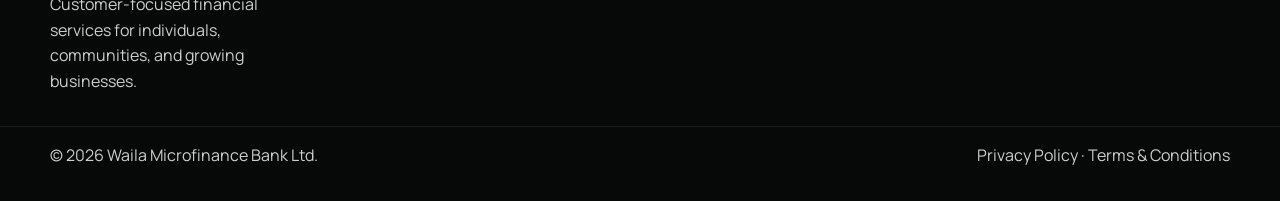
==== commit f0c24f2d: "Update website design" ====
--- a/index.html
+++ b/index.html
@@ -1,5 +1,5 @@
 <!DOCTYPE html>
-<html lang="en" data-theme="dark">
+<html lang="en" data-theme="light">
 <head>
   <meta charset="UTF-8" />
   <meta name="viewport" content="width=device-width, initial-scale=1.0" />
@@ -12,278 +12,162 @@
   <link href="https://fonts.googleapis.com/css2?family=Manrope:wght@400;500;600;700;800&family=Cormorant+Garamond:wght@500;600;700&family=Montserrat:wght@500;600;700;800;900&display=swap" rel="stylesheet" />
   <link rel="stylesheet" href="assets/css/styles.css" />
 </head>
-<body>
+<body class="home-page">
   <header class="site-header">
+    <div class="home-utility">
+      <div class="container">
+        <span>Here for our community in Karu and Nasarawa.</span>
+        <a href="tel:+2348035616156">Call us: +234 803 561 6156</a>
+      </div>
+    </div>
     <div class="container navbar">
-      <a href="/" class="brand" aria-label="Go to the Waila Microfinance Bank home page">
+      <a href="index.html" class="brand" aria-label="Go to the Waila Microfinance Bank home page">
         <img src="images/logo.png" alt="Waila Microfinance Bank logo" />
+        <span class="brand-name">Waila <small>Microfinance Bank</small></span>
       </a>
 
       <nav class="nav-menu" data-nav-menu aria-label="Main navigation">
-        <div class="nav-item"><a href="about.html">About</a></div>
+        <div class="nav-item"><a href="personal-banking.html">Personal</a></div>
         <div class="nav-item">
-          <button type="button">Services</button>
+          <button type="button" aria-expanded="false">Business</button>
           <div class="dropdown">
-            <a href="services.html">All Services</a>
-            <a href="personal-banking.html">Personal Banking</a>
             <a href="business-banking.html">Business Banking</a>
             <a href="corporate-banking.html">Corporate Banking</a>
+            <a href="partnerships.html">Partnerships</a>
           </div>
         </div>
         <div class="nav-item"><a href="loans.html">Loans</a></div>
-        <div class="nav-item"><a href="partnerships.html">Partnerships</a></div>
+        <div class="nav-item"><a href="services.html">Services</a></div>
+        <div class="nav-item"><a href="about.html">About</a></div>
       </nav>
 
       <div class="header-actions">
-        <button class="theme-toggle" type="button" data-theme-toggle aria-label="Switch to dark mode">☾</button>
+        <a href="contact.html" class="primary-button">Talk to our team <span aria-hidden="true">↗</span></a>
         <button class="mobile-toggle" type="button" data-menu-toggle aria-label="Open navigation" aria-expanded="false">☰</button>
-        <a href="contact.html" class="primary-button">Internet Banking</a>
       </div>
     </div>
   </header>
 
   <main>
-    <section class="hero">
+    <section class="hero" aria-labelledby="home-heading">
       <div class="container hero-grid">
         <div class="hero-copy">
-          <div class="eyebrow">Karu, Nasarawa State</div>
-          <h1>Banking that feels <span>clearer</span> and more human.</h1>
+          <div class="eyebrow">Rooted in community. Ready for what’s next.</div>
+          <h1 id="home-heading">A little closer to <span>everything</span> you’re building.</h1>
           <p>
-            Waila Microfinance Bank supports households, traders, and growing businesses with practical financial services rooted in trust, accessibility, and customer care.
+            From everyday savings to the next big business idea, find thoughtful banking and real support right here in your community.
           </p>
           <div class="cta-row">
-            <a class="primary-button" href="contact.html">Visit the branch</a>
-            <a class="secondary-button" href="services.html">Our services</a>
+            <a class="primary-button" href="contact.html">Let’s get started <span aria-hidden="true">↗</span></a>
+            <a class="secondary-button" href="services.html">Explore our services</a>
           </div>
         </div>
-
-        <div class="hero-visual">
-          <div class="visual-card">
-            <div class="hero-slider">
-              <div class="slide">
-                <div class="slide-image">
-                  <img src="images/app.jpg" alt="Banking app on mobile phone" />
-                </div>
-                <div class="slide-caption">
-                  <strong>App</strong>
-                  <span>Banking in your pocket</span>
-                </div>
-              </div>
-
-              <div class="slide">
-                <div class="slide-image">
-                  <img src="images/customer.jpg" alt="Customer at the bank desk" />
-                </div>
-                <div class="slide-caption">
-                  <strong>Customer</strong>
-                  <span>Friendly service, every step</span>
-                </div>
-              </div>
-
-              <div class="slide">
-                <div class="slide-image">
-                  <img src="images/desk.jpg" alt="Bank office desk" />
-                </div>
-                <div class="slide-caption">
-                  <strong>Desk</strong>
-                  <span>Support that feels personal</span>
-                </div>
-              </div>
-            </div>
-          </div>
-        </div>
-      </div>
-
-      <div class="container hero-stats" aria-label="Waila company highlights">
-        <div class="hero-stat">
-          <strong>2009</strong>
-          <span>Founded</span>
-        </div>
-        <div class="hero-stat">
-          <strong>24/7</strong>
-          <span>Support</span>
-        </div>
-        <div class="hero-stat">
-          <strong>SME</strong>
-          <span>Focus</span>
-        </div>
-        <div class="hero-stat">
-          <strong>NDIC</strong>
-          <span>Support</span>
-        </div>
-      </div>
-    </section>
-
-    <section class="partners-wrap" aria-label="Our partners">
-      <div class="container partners-inner">
-        <div class="partners-title">OUR PARTNERS</div>
-        <div class="ticker-wrap">
-          <div class="ticker-track">
-            <span>Moneta</span>
-            <span>Mobicash</span>
-            <span>Kowapay</span>
-            <span>Moneta</span>
-            <span>Mobicash</span>
-            <span>Kowapay</span>
-          </div>
-        </div>
-      </div>
-    </section>
-
-    <section class="section">
-      <div class="container feature-grid">
-        <aside class="info-panel">
-          <h3>Quick information</h3>
-          <details open>
-            <summary>About us</summary>
-            <p>We build financial relationships around trust, support, and sustainable growth for local families and small businesses.</p>
-          </details>
-          <details>
-            <summary>Business support</summary>
-            <p>Practical financing and banking support designed to help entrepreneurs and businesses manage growth responsibly.</p>
-          </details>
-          <details>
-            <summary>Customer care</summary>
-            <p>Speak with our team for account guidance, service questions, or support on your banking needs.</p>
-          </details>
-        </aside>
-
-        <div class="right-stack">
-          <div class="quote-card">
-            <p>Better banking for the people who build the community.</p>
-            <span>Waila Microfinance Bank</span>
-          </div>
-        </div>
-      </div>
-    </section>
-
-    <section class="section section-alt" id="about">
+      </div>
+      <a class="hero-scroll" href="#quick-links">Discover Waila <span aria-hidden="true">↓</span></a>
+    </section>
+
+    <section class="home-quick-links" id="quick-links" aria-label="Explore banking">
+      <div class="container quick-links-grid">
+        <a class="quick-link" href="personal-banking.html">
+          <span class="quick-link-icon" aria-hidden="true">01</span>
+          <span><small>For you</small><strong>Personal banking</strong></span>
+          <span class="quick-link-arrow" aria-hidden="true">↗</span>
+        </a>
+        <a class="quick-link" href="business-banking.html">
+          <span class="quick-link-icon" aria-hidden="true">02</span>
+          <span><small>For your business</small><strong>Business banking</strong></span>
+          <span class="quick-link-arrow" aria-hidden="true">↗</span>
+        </a>
+        <a class="quick-link" href="loans.html">
+          <span class="quick-link-icon" aria-hidden="true">03</span>
+          <span><small>For your next step</small><strong>Loans & financing</strong></span>
+          <span class="quick-link-arrow" aria-hidden="true">↗</span>
+        </a>
+        <a class="quick-link" href="contact.html">
+          <span class="quick-link-icon" aria-hidden="true">04</span>
+          <span><small>We’re right here</small><strong>Visit or get in touch</strong></span>
+          <span class="quick-link-arrow" aria-hidden="true">↗</span>
+        </a>
+      </div>
+    </section>
+
+    <section class="section home-welcome">
+      <div class="container welcome-grid">
+        <div class="welcome-image-wrap">
+          <img class="welcome-image" src="images/customer.jpg" alt="A customer speaking with a bank representative" />
+          <div class="image-caption"><span>Banking, made personal.</span><span aria-hidden="true">✳</span></div>
+        </div>
+        <div class="welcome-copy">
+          <span class="home-kicker">A warm welcome from Waila</span>
+          <h2>Good banking starts with <em>good people.</em></h2>
+          <p>We’re Waila Microfinance Bank. We’re here to make the financial side of life feel more manageable, with practical services and a team that takes the time to listen.</p>
+          <p>Whether you’re saving for tomorrow, growing a business, or figuring out your next move, we’ll help you find a way forward that feels right for you.</p>
+          <a class="text-link" href="about.html">Get to know us <span aria-hidden="true">↗</span></a>
+        </div>
+      </div>
+    </section>
+
+    <section class="section home-services">
       <div class="container">
         <div class="section-header">
-          <h2>Thoughtful finance for everyday life.</h2>
-          <p>From everyday savings to SME growth and local support, we focus on clear, practical banking built around community needs.</p>
-        </div>
-
-        <div class="two-col">
-          <div class="overview-card">
-            <img class="about-image" src="images/customer.jpg" alt="Customer speaking with a bank representative" />
-            <p>Waila Microfinance Bank serves individuals, traders, and businesses in Karu and beyond with a strong commitment to personal service and long-term financial confidence.</p>
-            <p>Our work centers on accessible savings, responsible lending, and reliable banking support that helps families and enterprises build steady progress over time.</p>
+          <div>
+            <span class="home-kicker">Made for real life</span>
+            <h2>Here for the things<br />you’re working towards.</h2>
           </div>
-
-          <div class="metrics-grid">
-            <div class="metric-card">
-              <strong>2009</strong>
-              <span>Founded</span>
-            </div>
-            <div class="metric-card">
-              <strong>24/7</strong>
-              <span>Support</span>
-            </div>
-            <div class="metric-card">
-              <strong>SME</strong>
-              <span>Focus</span>
-            </div>
-            <div class="metric-card">
-              <strong>NDIC</strong>
-              <span>Support</span>
-            </div>
-          </div>
-        </div>
-      </div>
-    </section>
-
-    <section class="section" id="services">
-      <div class="container">
-        <div class="section-header">
-          <h2>What we offer.</h2>
-          <p>Simple solutions for the way people save, borrow, and grow their businesses locally.</p>
-        </div>
-
-        <div class="card-grid">
-          <article class="card">
-            <span class="tag">Savings</span>
-            <h3>Daily savings accounts</h3>
-            <p>Secure, practical savings options for individuals, groups, and small businesses.</p>
-          </article>
-          <article class="card">
-            <span class="tag">Loans</span>
-            <h3>Micro loans</h3>
-            <p>Flexible short-term support for traders, households, and urgent personal needs.</p>
-          </article>
-          <article class="card">
-            <span class="tag">Growth</span>
-            <h3>SME financing</h3>
-            <p>Working capital and expansion support for businesses ready to scale sustainably.</p>
-          </article>
-          <article class="card">
-            <span class="tag">Agriculture</span>
-            <h3>Agri support</h3>
-            <p>Seasonal and operational support for farmers and agriculture-related enterprises.</p>
-          </article>
-        </div>
-      </div>
-    </section>
-
-    <section class="section section-alt" id="location">
-      <div class="container">
-        <div class="section-header">
-          <h2>Find us in Karu.</h2>
-          <p>Our branch is positioned to serve local communities with quick access and welcoming support.</p>
-        </div>
-
-        <div class="two-col">
-          <div class="overview-card">
-            <p><strong>Farida Plaza</strong>, by Shopping Center,<br />One Man Village, Mararaba, Karu LGA,<br />Nasarawa State, Nigeria.</p>
-            <p>Use official branch details once confirmed for publication.</p>
-          </div>
-
-          <div class="metrics-grid">
-            <div class="metric-card">
-              <strong>Mon-Fri</strong>
-              <span>8:00 AM – 4:00 PM</span>
-            </div>
-            <div class="metric-card">
-              <strong>Sat</strong>
-              <span>Closed</span>
-            </div>
-            <div class="metric-card">
-              <strong>Sun</strong>
-              <span>Closed</span>
-            </div>
-            <div class="metric-card">
-              <strong>Karu</strong>
-              <span>Local branch</span>
-            </div>
-          </div>
-        </div>
-      </div>
-    </section>
-
-    <section class="section" id="contact">
-      <div class="container">
-        <div class="section-header">
-          <h2>Talk to us.</h2>
-          <p>Reach out for new accounts, loan guidance, or general banking enquiries.</p>
-        </div>
-
-        <div class="contact-grid">
-          <div class="contact-card">
-            <h3>Phone</h3>
-            <p>+234 803 561 6156</p>
-            <small>Primary customer line for enquiries.</small>
-          </div>
-          <div class="contact-card">
-            <h3>Email</h3>
-            <p>admin@wailamfbank.com.ng</p>
-            <small>Send support enquiries anytime.</small>
-          </div>
+          <p>Explore straightforward financial services for individuals, families, and businesses at every stage.</p>
+        </div>
+
+        <div class="home-service-grid">
+          <a class="home-service-card" href="personal-banking.html">
+            <span class="service-index">01 / PERSONAL</span>
+            <h3>Make room for your plans.</h3>
+            <p>Everyday accounts and savings support to help you feel more in control of your money.</p>
+            <span class="service-card-link">Explore personal banking <span aria-hidden="true">↗</span></span>
+          </a>
+          <a class="home-service-card" href="business-banking.html">
+            <span class="service-index">02 / BUSINESS</span>
+            <h3>Big ideas need backing.</h3>
+            <p>Useful banking and financing options for the people building local businesses.</p>
+            <span class="service-card-link">Explore business banking <span aria-hidden="true">↗</span></span>
+          </a>
+          <a class="home-service-card" href="loans.html">
+            <span class="service-index">03 / FINANCING</span>
+            <h3>Take your next step.</h3>
+            <p>Talk with our team about financing for personal, business, or agricultural needs.</p>
+            <span class="service-card-link">Explore loans <span aria-hidden="true">↗</span></span>
+          </a>
+        </div>
+      </div>
+    </section>
+
+    <section class="home-digital">
+      <div class="container digital-grid">
+        <div class="digital-copy">
+          <span class="home-kicker">A simpler way to bank</span>
+          <h2>Your banking,<br />wherever life takes you.</h2>
+          <p>Get in touch with our team to learn about convenient ways to manage your banking and find the right services for you.</p>
+          <a class="primary-button" href="contact.html">Ask us how <span aria-hidden="true">↗</span></a>
+        </div>
+        <img src="images/app.jpg" alt="A customer using a mobile banking service" />
+      </div>
+    </section>
+
+    <section class="home-contact">
+      <div class="container home-contact-inner">
+        <div>
+          <span class="home-kicker">We’re just around the corner</span>
+          <h2>Let’s talk about<br />what comes next.</h2>
+        </div>
+        <div class="home-contact-details">
+          <p>Visit us at Farida Plaza, by Shopping Center, One Man Village, Mararaba, Karu LGA, Nasarawa State.</p>
+          <a href="tel:+2348035616156">+234 803 561 6156</a>
+          <a class="text-link" href="contact.html">Find your way to Waila <span aria-hidden="true">↗</span></a>
         </div>
       </div>
     </section>
   </main>
 
-  <footer class="page-footer">
+  <footer class="page-footer" id="footer">
     <div class="container footer-grid">
       <div class="footer-brand">
         <img src="images/logo.png" alt="Waila logo" />
--- a/assets/css/styles.css
+++ b/assets/css/styles.css
@@ -1085,3 +1085,637 @@
     transition-duration: 0.01ms !important;
   }
 }
+
+.home-page {
+  --bg: #f8f7f2;
+  --bg-alt: #f0efe8;
+  --panel: #fffefa;
+  --panel-alt: #f5f4ed;
+  --panel-soft: #ecebe3;
+  --text: #1b2923;
+  --muted: #68736c;
+  --line: rgba(27,41,35,0.12);
+  --green: #47735b;
+  --green-deep: #234a35;
+  --green-soft: rgba(71,115,91,0.1);
+  --green-soft-strong: rgba(71,115,91,0.16);
+  --accent: #bd4237;
+  --shadow: 0 24px 54px rgba(25,40,31,0.14);
+  --shadow-soft: 0 12px 32px rgba(25,40,31,0.08);
+  background: var(--bg);
+}
+
+.home-page .site-header {
+  position: absolute;
+  inset: 0 0 auto;
+  color: #fff;
+  background: rgba(19,43,34,0.86);
+  border: 0;
+  -webkit-backdrop-filter: blur(14px);
+  backdrop-filter: blur(14px);
+}
+
+.home-utility {
+  background: #173426;
+  color: rgba(255,255,255,0.82);
+  font-size: 0.7rem;
+  letter-spacing: 0.035em;
+}
+
+.home-utility .container {
+  min-height: 34px;
+  display: flex;
+  align-items: center;
+  justify-content: space-between;
+  gap: 1rem;
+}
+
+.home-utility a { color: #fff; font-weight: 700; }
+.home-utility a:hover { color: #e7c878; }
+
+.home-page .navbar {
+  min-height: 82px;
+  gap: 1.5rem;
+}
+
+.home-page .brand {
+  min-width: 190px;
+  gap: 0.65rem;
+  color: #fff;
+}
+
+.home-page .brand img {
+  width: 48px;
+  height: 48px;
+  object-fit: contain;
+}
+
+.brand-name {
+  font-family: "Montserrat", "Segoe UI", sans-serif;
+  font-size: 1rem;
+  font-weight: 800;
+  line-height: 1.05;
+  letter-spacing: -0.035em;
+}
+
+.brand-name small {
+  display: block;
+  margin-top: 0.28rem;
+  font-family: "Manrope", "Segoe UI", sans-serif;
+  font-size: 0.57rem;
+  font-weight: 700;
+  letter-spacing: 0.12em;
+  text-transform: uppercase;
+}
+
+.home-page .nav-menu { gap: 1.15rem; }
+
+.home-page .nav-item > button,
+.home-page .nav-item > a {
+  color: rgba(255,255,255,0.9);
+  font-size: 0.7rem;
+  letter-spacing: 0.065em;
+}
+
+.home-page .nav-item > button:hover,
+.home-page .nav-item > a:hover { color: #e7c878; }
+
+.home-page .nav-item .dropdown {
+  background: #fffefa;
+  border-radius: 10px;
+}
+
+.home-page .nav-item .dropdown a { color: #1b2923; }
+.home-page .nav-item .dropdown a:hover { color: #234a35; }
+
+.home-page .header-actions { gap: 0.65rem; }
+
+.home-page .header-actions > .primary-button {
+  padding: 0.8rem 1.1rem;
+  border-radius: 4px;
+  background: #f3e5bd;
+  color: #1b2923;
+  box-shadow: none;
+  font-size: 0.68rem;
+}
+
+.home-page .header-actions > .primary-button:hover {
+  background: #fff8e7;
+}
+
+.home-page .mobile-toggle {
+  border-color: rgba(255,255,255,0.3);
+  background: rgba(255,255,255,0.08);
+  color: #fff;
+}
+
+.home-page .hero {
+  isolation: isolate;
+  display: flex;
+  align-items: center;
+  min-height: min(780px, 100svh);
+  padding: 8.8rem 0 6rem;
+  border: 0;
+  background:
+    linear-gradient(90deg, rgba(15,36,28,0.89) 0%, rgba(19,43,34,0.74) 42%, rgba(19,43,34,0.2) 100%),
+    linear-gradient(0deg, rgba(15,36,28,0.38), transparent 45%),
+    url('../../images/customer.jpg') center 43%/cover no-repeat;
+}
+
+.home-page .hero::after { display: none; }
+
+.home-page .hero-grid {
+  position: relative;
+  z-index: 1;
+  display: block;
+}
+
+.home-page .hero-copy { max-width: 740px; }
+
+.home-page .hero-copy .eyebrow {
+  padding: 0;
+  margin-bottom: 1.35rem;
+  border: 0;
+  border-radius: 0;
+  background: transparent;
+  color: #f0d99d;
+  font-size: 0.72rem;
+  letter-spacing: 0.15em;
+}
+
+.home-page .hero-copy h1 {
+  max-width: 740px;
+  font-family: "Montserrat", "Segoe UI", sans-serif;
+  font-size: clamp(3.5rem, 7vw, 6.6rem);
+  line-height: 0.99;
+  letter-spacing: -0.075em;
+  font-weight: 800;
+}
+
+.home-page .hero-copy h1 span {
+  color: #f0d99d;
+  font-family: "Cormorant Garamond", Georgia, serif;
+  font-weight: 600;
+  font-style: italic;
+  letter-spacing: -0.045em;
+}
+
+.home-page .hero-copy p {
+  max-width: 525px;
+  margin-top: 1.35rem;
+  color: rgba(255,255,255,0.84);
+  font-size: 1rem;
+  line-height: 1.8;
+}
+
+.home-page .cta-row { gap: 0.75rem; margin-top: 1.8rem; }
+
+.home-page .cta-row .primary-button {
+  border-radius: 4px;
+  background: #f3e5bd;
+  color: #1b2923;
+  box-shadow: none;
+}
+
+.home-page .cta-row .primary-button:hover { background: #fff8e7; }
+
+.home-page .cta-row .secondary-button {
+  border-color: rgba(255,255,255,0.55);
+  border-radius: 4px;
+  background: rgba(255,255,255,0.05);
+  color: #fff;
+}
+
+.home-page .cta-row .secondary-button:hover {
+  background: rgba(255,255,255,0.14);
+  border-color: #fff;
+}
+
+.hero-scroll {
+  position: absolute;
+  right: max(24px, calc((100vw - 1180px) / 2));
+  bottom: 2.2rem;
+  z-index: 1;
+  display: flex;
+  align-items: center;
+  gap: 0.7rem;
+  color: rgba(255,255,255,0.86);
+  font-size: 0.66rem;
+  font-weight: 800;
+  letter-spacing: 0.13em;
+  text-transform: uppercase;
+}
+
+.hero-scroll span {
+  display: grid;
+  width: 31px;
+  height: 31px;
+  place-items: center;
+  border: 1px solid rgba(255,255,255,0.5);
+  border-radius: 50%;
+  font-size: 1rem;
+}
+
+.home-quick-links {
+  position: relative;
+  z-index: 2;
+  padding: 0 0.75rem;
+  background: var(--bg);
+}
+
+.quick-links-grid {
+  display: grid;
+  grid-template-columns: repeat(4, minmax(0, 1fr));
+  transform: translateY(-1.4rem);
+  border: 1px solid var(--line);
+  border-radius: 8px;
+  background: var(--panel);
+  box-shadow: var(--shadow-soft);
+}
+
+.quick-link {
+  display: grid;
+  grid-template-columns: 42px minmax(0,1fr) 20px;
+  align-items: center;
+  gap: 0.8rem;
+  min-height: 104px;
+  padding: 1.15rem 1rem;
+  border-right: 1px solid var(--line);
+  transition: background 0.2s ease, transform 0.2s ease;
+}
+
+.quick-link:first-child { border-radius: 8px 0 0 8px; }
+.quick-link:last-child { border-right: 0; border-radius: 0 8px 8px 0; }
+.quick-link:hover { background: #f2f2e9; transform: translateY(-2px); }
+
+.quick-link-icon {
+  display: grid;
+  width: 38px;
+  height: 38px;
+  place-items: center;
+  border-radius: 50%;
+  background: var(--green-soft);
+  color: var(--green-deep);
+  font-size: 0.64rem;
+  font-weight: 800;
+}
+
+.quick-link small,
+.quick-link strong { display: block; }
+
+.quick-link small {
+  color: var(--muted);
+  font-size: 0.65rem;
+  letter-spacing: 0.045em;
+}
+
+.quick-link strong {
+  margin-top: 0.18rem;
+  color: var(--text);
+  font-size: 0.81rem;
+  line-height: 1.35;
+}
+
+.quick-link-arrow {
+  color: var(--green-deep);
+  font-size: 1.1rem;
+}
+
+.home-page .section { padding: 5.2rem 0; }
+
+.welcome-grid {
+  display: grid;
+  grid-template-columns: 0.95fr 1.05fr;
+  align-items: center;
+  gap: clamp(2.4rem, 7vw, 6.5rem);
+}
+
+.welcome-image-wrap { position: relative; }
+
+.welcome-image {
+  width: 100%;
+  height: 420px;
+  border-radius: 5px;
+  object-fit: cover;
+  object-position: center 42%;
+}
+
+.image-caption {
+  position: absolute;
+  right: -1rem;
+  bottom: 1.2rem;
+  display: flex;
+  align-items: center;
+  justify-content: space-between;
+  gap: 2rem;
+  min-width: 225px;
+  padding: 0.95rem 1.1rem;
+  background: #f3e5bd;
+  color: #1b2923;
+  font-family: "Cormorant Garamond", Georgia, serif;
+  font-size: 1.14rem;
+  font-weight: 700;
+}
+
+.image-caption span:last-child { color: var(--accent); font-size: 1.4rem; }
+
+.home-kicker {
+  display: inline-block;
+  color: var(--green);
+  font-size: 0.68rem;
+  font-weight: 800;
+  letter-spacing: 0.14em;
+  text-transform: uppercase;
+}
+
+.welcome-copy h2,
+.home-page .section-header h2,
+.digital-copy h2,
+.home-contact h2 {
+  margin-top: 0.9rem;
+  color: var(--text);
+  font-family: "Montserrat", "Segoe UI", sans-serif;
+  font-size: clamp(2.4rem, 4.4vw, 4rem);
+  font-weight: 700;
+  line-height: 1.04;
+  letter-spacing: -0.065em;
+}
+
+.welcome-copy h2 em {
+  color: var(--green);
+  font-family: "Cormorant Garamond", Georgia, serif;
+  font-size: 1.18em;
+  font-weight: 600;
+}
+
+.welcome-copy p {
+  max-width: 510px;
+  margin-top: 1rem;
+  color: var(--muted);
+  font-size: 0.94rem;
+  line-height: 1.85;
+}
+
+.text-link {
+  display: inline-flex;
+  align-items: center;
+  gap: 0.65rem;
+  margin-top: 1.35rem;
+  color: var(--green-deep);
+  font-size: 0.74rem;
+  font-weight: 800;
+  letter-spacing: 0.06em;
+  text-transform: uppercase;
+}
+
+.text-link span { color: var(--accent); font-size: 1.05rem; }
+.text-link:hover { color: var(--accent); }
+
+.home-services {
+  background: #f0efe8;
+  border-top: 1px solid var(--line);
+  border-bottom: 1px solid var(--line);
+}
+
+.home-page .section-header {
+  align-items: flex-end;
+  margin-bottom: 2.2rem;
+}
+
+.home-page .section-header h2 { margin-top: 0.75rem; }
+
+.home-page .section-header p {
+  max-width: 370px;
+  color: var(--muted);
+  font-size: 0.9rem;
+  line-height: 1.8;
+}
+
+.home-service-grid {
+  display: grid;
+  grid-template-columns: repeat(3, minmax(0, 1fr));
+  gap: 1rem;
+}
+
+.home-service-card {
+  display: flex;
+  min-height: 260px;
+  flex-direction: column;
+  align-items: flex-start;
+  padding: 1.7rem;
+  border: 1px solid var(--line);
+  border-radius: 5px;
+  background: var(--panel);
+  box-shadow: 0 8px 22px rgba(25,40,31,0.035);
+  transition: transform 0.2s ease, box-shadow 0.2s ease, border-color 0.2s ease;
+}
+
+.home-service-card:hover {
+  transform: translateY(-4px);
+  border-color: rgba(71,115,91,0.38);
+  box-shadow: var(--shadow-soft);
+}
+
+.service-index {
+  color: var(--green);
+  font-size: 0.63rem;
+  font-weight: 800;
+  letter-spacing: 0.14em;
+}
+
+.home-service-card h3 {
+  margin-top: 1.7rem;
+  color: var(--text);
+  font-family: "Montserrat", "Segoe UI", sans-serif;
+  font-size: 1.45rem;
+  line-height: 1.15;
+  letter-spacing: -0.05em;
+}
+
+.home-service-card p {
+  margin-top: 0.75rem;
+  color: var(--muted);
+  font-size: 0.84rem;
+  line-height: 1.75;
+}
+
+.service-card-link {
+  display: flex;
+  justify-content: space-between;
+  width: 100%;
+  gap: 0.5rem;
+  margin-top: auto;
+  padding-top: 1.4rem;
+  color: var(--green-deep);
+  font-size: 0.7rem;
+  font-weight: 800;
+}
+
+.service-card-link span { color: var(--accent); font-size: 1rem; }
+
+.home-digital {
+  overflow: hidden;
+  padding: 5rem 0;
+  background: #234a35;
+  color: #fff;
+}
+
+.digital-grid {
+  display: grid;
+  grid-template-columns: 0.9fr 1.1fr;
+  align-items: center;
+  gap: 3rem;
+}
+
+.digital-copy .home-kicker { color: #f0d99d; }
+.digital-copy h2 { color: #fff; }
+
+.digital-copy p {
+  max-width: 420px;
+  margin: 1rem 0 1.5rem;
+  color: rgba(255,255,255,0.77);
+  font-size: 0.9rem;
+  line-height: 1.8;
+}
+
+.digital-copy .primary-button {
+  border-radius: 4px;
+  background: #f3e5bd;
+  color: #1b2923;
+  box-shadow: none;
+}
+
+.digital-grid > img {
+  width: 100%;
+  height: 360px;
+  border-radius: 5px;
+  object-fit: cover;
+}
+
+.home-contact {
+  padding: 4.4rem 0;
+  background: #f3e5bd;
+}
+
+.home-contact-inner {
+  display: grid;
+  grid-template-columns: 1fr 0.7fr;
+  align-items: end;
+  gap: 3rem;
+}
+
+.home-contact .home-kicker { color: #596f4f; }
+.home-contact h2 { font-size: clamp(2.5rem, 4.4vw, 3.8rem); }
+
+.home-contact-details {
+  display: flex;
+  flex-direction: column;
+  align-items: flex-start;
+}
+
+.home-contact-details p {
+  max-width: 420px;
+  color: #4d5a4d;
+  font-size: 0.88rem;
+  line-height: 1.75;
+}
+
+.home-contact-details > a:not(.text-link) {
+  margin-top: 0.8rem;
+  color: #1b2923;
+  font-size: 1.2rem;
+  font-weight: 800;
+}
+
+.home-contact .text-link { margin-top: 1rem; }
+.home-page .page-footer { margin-top: 0; }
+
+@media (max-width: 980px) {
+  .home-page .nav-menu {
+    top: calc(100% + 8px);
+    border-color: rgba(255,255,255,0.14);
+    background: #234a35;
+  }
+
+  .home-page .nav-item > button,
+  .home-page .nav-item > a { color: #fff; }
+
+  .home-page .nav-item .dropdown {
+    background: rgba(255,255,255,0.08);
+    border-color: rgba(255,255,255,0.12);
+  }
+
+  .home-page .nav-item .dropdown a { color: rgba(255,255,255,0.9); }
+
+  .quick-links-grid { grid-template-columns: repeat(2, minmax(0,1fr)); }
+  .quick-link:nth-child(2) { border-right: 0; }
+  .quick-link:nth-child(-n+2) { border-bottom: 1px solid var(--line); }
+  .quick-link:first-child { border-radius: 8px 0 0 0; }
+  .quick-link:nth-child(2) { border-radius: 0 8px 0 0; }
+  .quick-link:nth-child(3) { border-radius: 0 0 0 8px; }
+  .quick-link:last-child { border-radius: 0 0 8px 0; }
+
+  .welcome-grid { gap: 2.5rem; }
+  .welcome-image { height: 360px; }
+}
+
+@media (max-width: 640px) {
+  .home-utility { font-size: 0.61rem; }
+  .home-utility .container { min-height: 31px; }
+  .home-utility .container > span { max-width: 58%; }
+  .home-page .navbar { min-height: 70px; gap: 0.5rem; }
+  .home-page .brand { gap: 0.4rem; }
+  .home-page .brand img { width: 40px; height: 40px; }
+  .brand-name { font-size: 0.85rem; }
+  .brand-name small { font-size: 0.48rem; }
+  .home-page .hero {
+    min-height: 680px;
+    min-height: 88svh;
+    padding: 8.7rem 0 5.2rem;
+    background-position: 57% center;
+  }
+  .home-page .hero-copy h1 { font-size: clamp(3rem, 12vw, 4.4rem); }
+  .home-page .hero-copy p { max-width: 440px; font-size: 0.92rem; }
+  .home-page .cta-row { flex-direction: column; align-items: stretch; }
+  .home-page .cta-row .primary-button,
+  .home-page .cta-row .secondary-button { width: 100%; }
+  .hero-scroll { right: 20px; bottom: 1.2rem; }
+  .quick-links-grid { grid-template-columns: 1fr; transform: translateY(-1rem); }
+  .quick-link {
+    min-height: 80px;
+    border-right: 0;
+    border-bottom: 1px solid var(--line);
+  }
+  .quick-link:last-child { border-bottom: 0; }
+  .quick-link:first-child,
+  .quick-link:nth-child(2),
+  .quick-link:nth-child(3),
+  .quick-link:last-child { border-radius: 0; }
+  .quick-link:first-child { border-radius: 8px 8px 0 0; }
+  .quick-link:last-child { border-radius: 0 0 8px 8px; }
+  .home-page .section { padding: 3.7rem 0; }
+  .welcome-grid,
+  .digital-grid,
+  .home-contact-inner { grid-template-columns: 1fr; gap: 2rem; }
+  .welcome-image { height: 290px; }
+  .image-caption { right: -0.35rem; bottom: 0.8rem; }
+  .welcome-copy h2,
+  .home-page .section-header h2,
+  .digital-copy h2,
+  .home-contact h2 { font-size: clamp(2.3rem, 10vw, 3.2rem); }
+  .home-page .section-header { display: grid; gap: 0.8rem; }
+  .home-service-grid { grid-template-columns: 1fr; }
+  .home-service-card { min-height: 230px; }
+  .home-digital { padding: 3.8rem 0; }
+  .digital-grid > img { height: 270px; }
+  .home-contact { padding: 3.5rem 0; }
+  .home-page .footer-grid { grid-template-columns: repeat(2, minmax(0,1fr)); }
+  .home-page .footer-brand { grid-column: 1 / -1; }
+  .home-page .footer-col p,
+  .home-page .footer-col a { overflow-wrap: anywhere; }
+}
+
+@media (prefers-reduced-motion: reduce) {
+  .quick-link,
+  .home-service-card { transition: none; }
+}
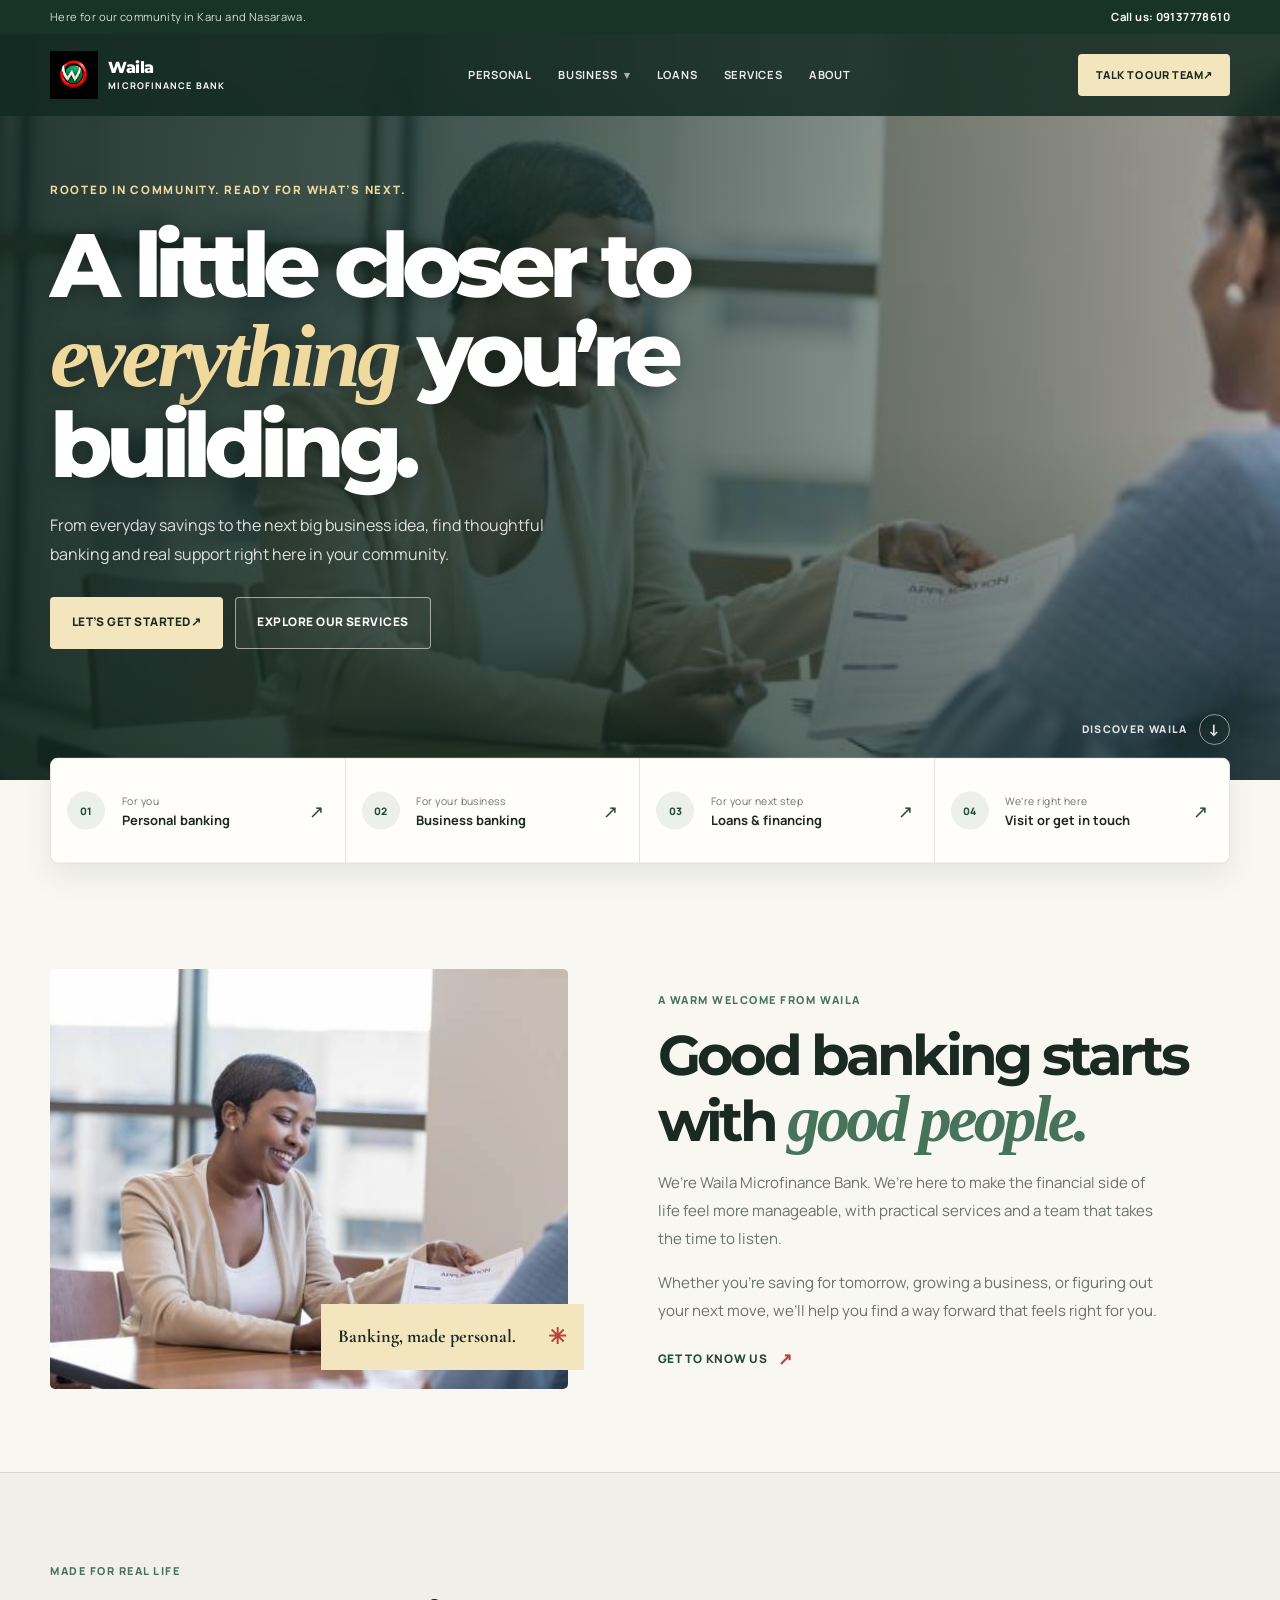
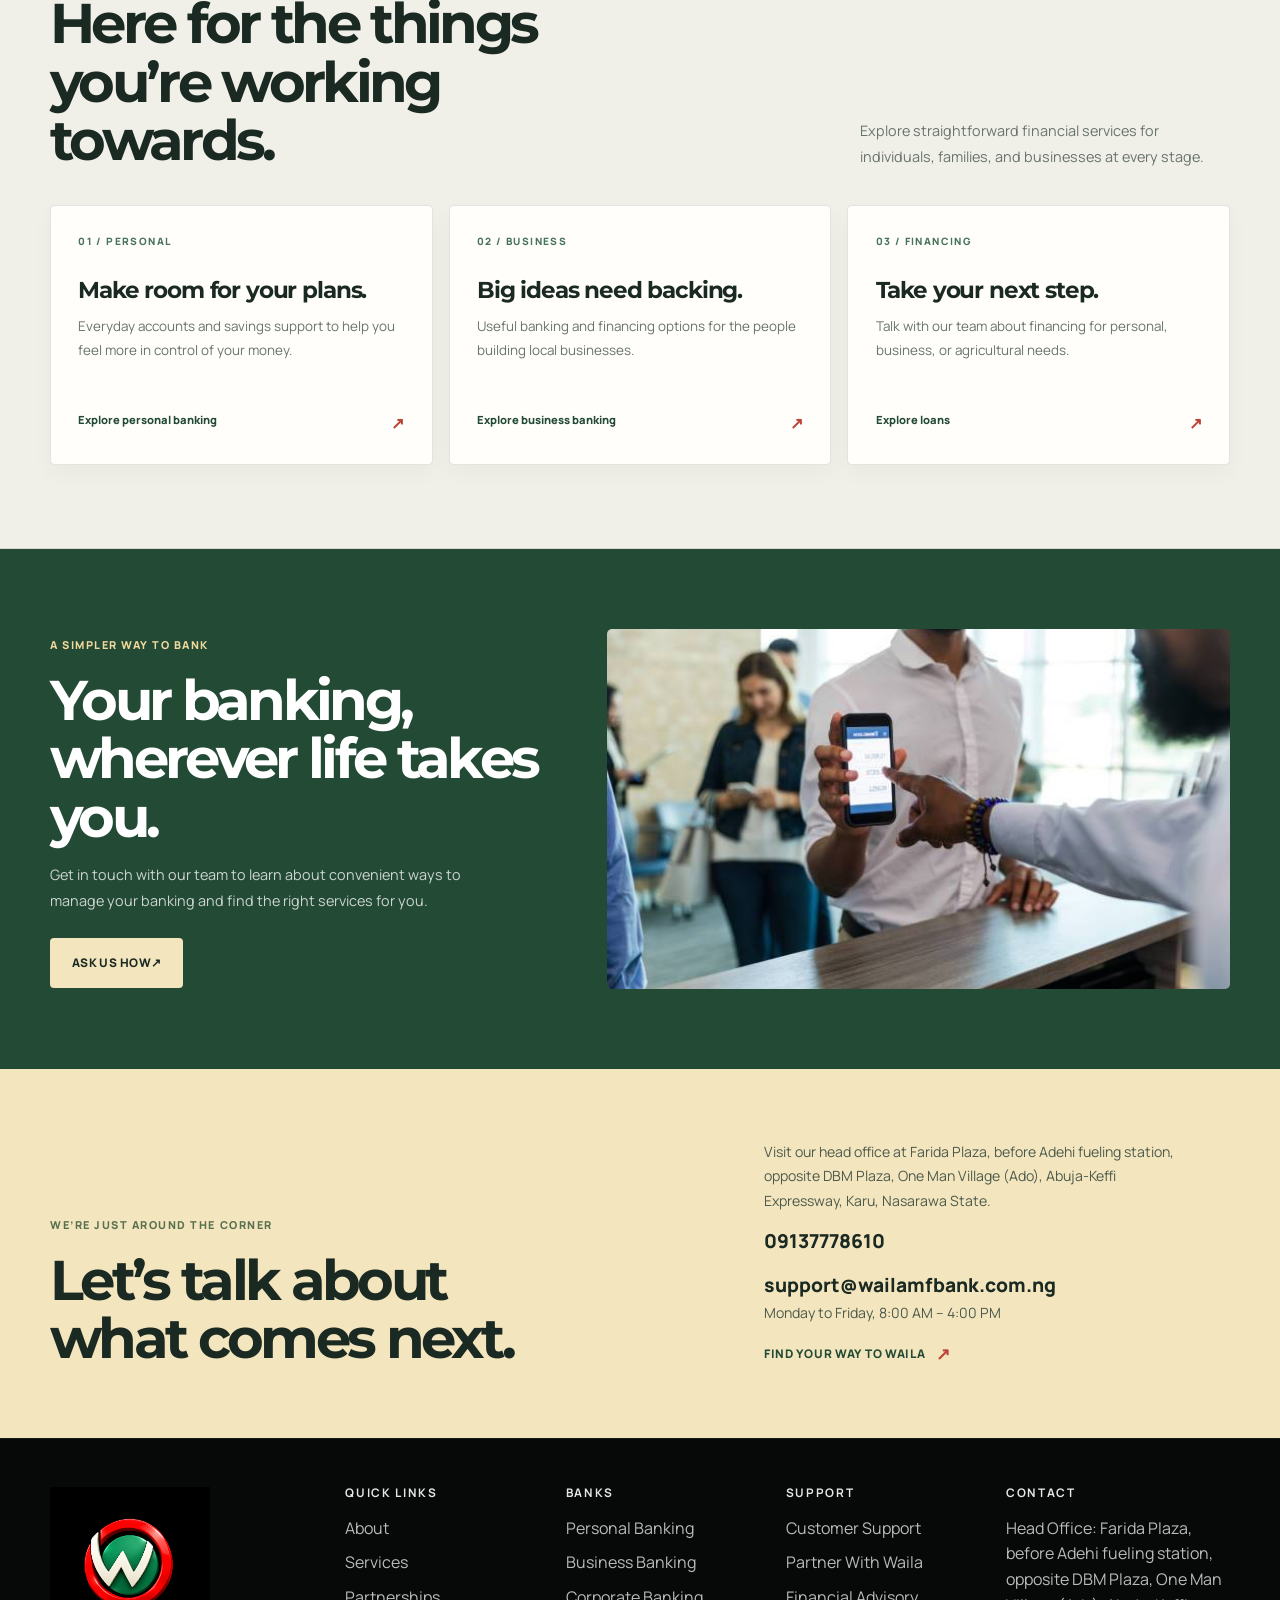
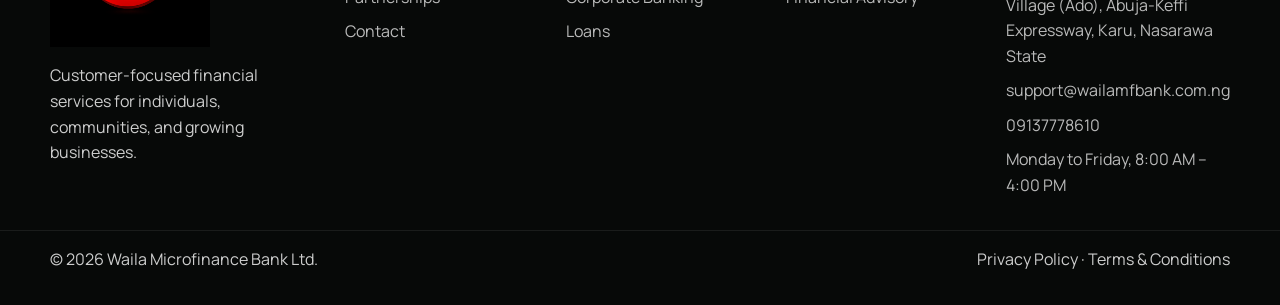
==== commit bbfdfdda: "Update website design" ====
--- a/index.html
+++ b/index.html
@@ -17,7 +17,7 @@
     <div class="home-utility">
       <div class="container">
         <span>Here for our community in Karu and Nasarawa.</span>
-        <a href="tel:+2348035616156">Call us: +234 803 561 6156</a>
+        <a href="tel:09137778610">Call us: 09137778610</a>
       </div>
     </div>
     <div class="container navbar">
@@ -159,8 +159,10 @@
           <h2>Let’s talk about<br />what comes next.</h2>
         </div>
         <div class="home-contact-details">
-          <p>Visit us at Farida Plaza, by Shopping Center, One Man Village, Mararaba, Karu LGA, Nasarawa State.</p>
-          <a href="tel:+2348035616156">+234 803 561 6156</a>
+          <p>Visit our head office at Farida Plaza, before Adehi fueling station, opposite DBM Plaza, One Man Village (Ado), Abuja-Keffi Expressway, Karu, Nasarawa State.</p>
+          <a href="tel:09137778610">09137778610</a>
+          <a href="mailto:support@wailamfbank.com.ng">support@wailamfbank.com.ng</a>
+          <p>Monday to Friday, 8:00 AM – 4:00 PM</p>
           <a class="text-link" href="contact.html">Find your way to Waila <span aria-hidden="true">↗</span></a>
         </div>
       </div>
@@ -195,8 +197,10 @@
       </div>
       <div class="footer-col">
         <h4>Contact</h4>
-        <p>Karu, Nasarawa State</p>
-        <p>admin@wailamfbank.com.ng</p>
+        <p>Head Office: Farida Plaza, before Adehi fueling station, opposite DBM Plaza, One Man Village (Ado), Abuja-Keffi Expressway, Karu, Nasarawa State</p>
+        <a href="mailto:support@wailamfbank.com.ng">support@wailamfbank.com.ng</a>
+        <a href="tel:09137778610">09137778610</a>
+        <p>Monday to Friday, 8:00 AM – 4:00 PM</p>
       </div>
     </div>
     <div class="footer-bottom">
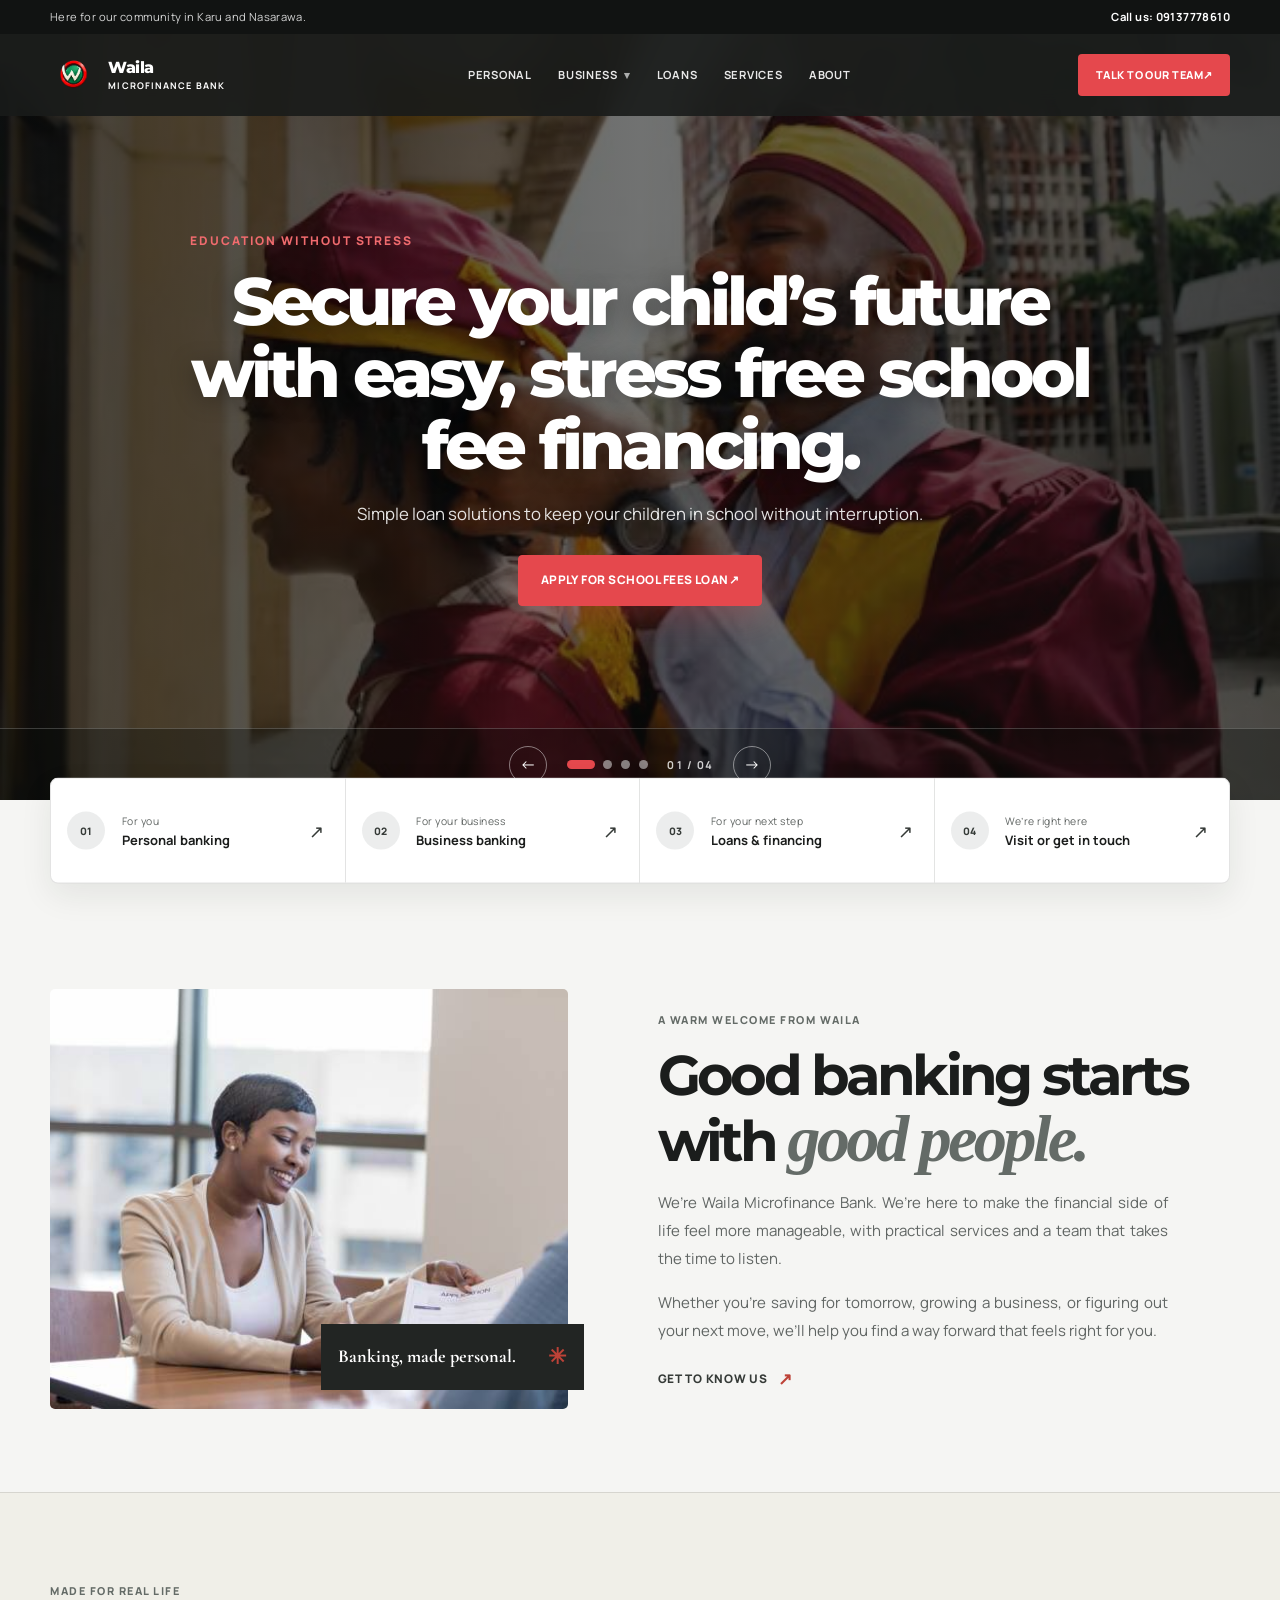
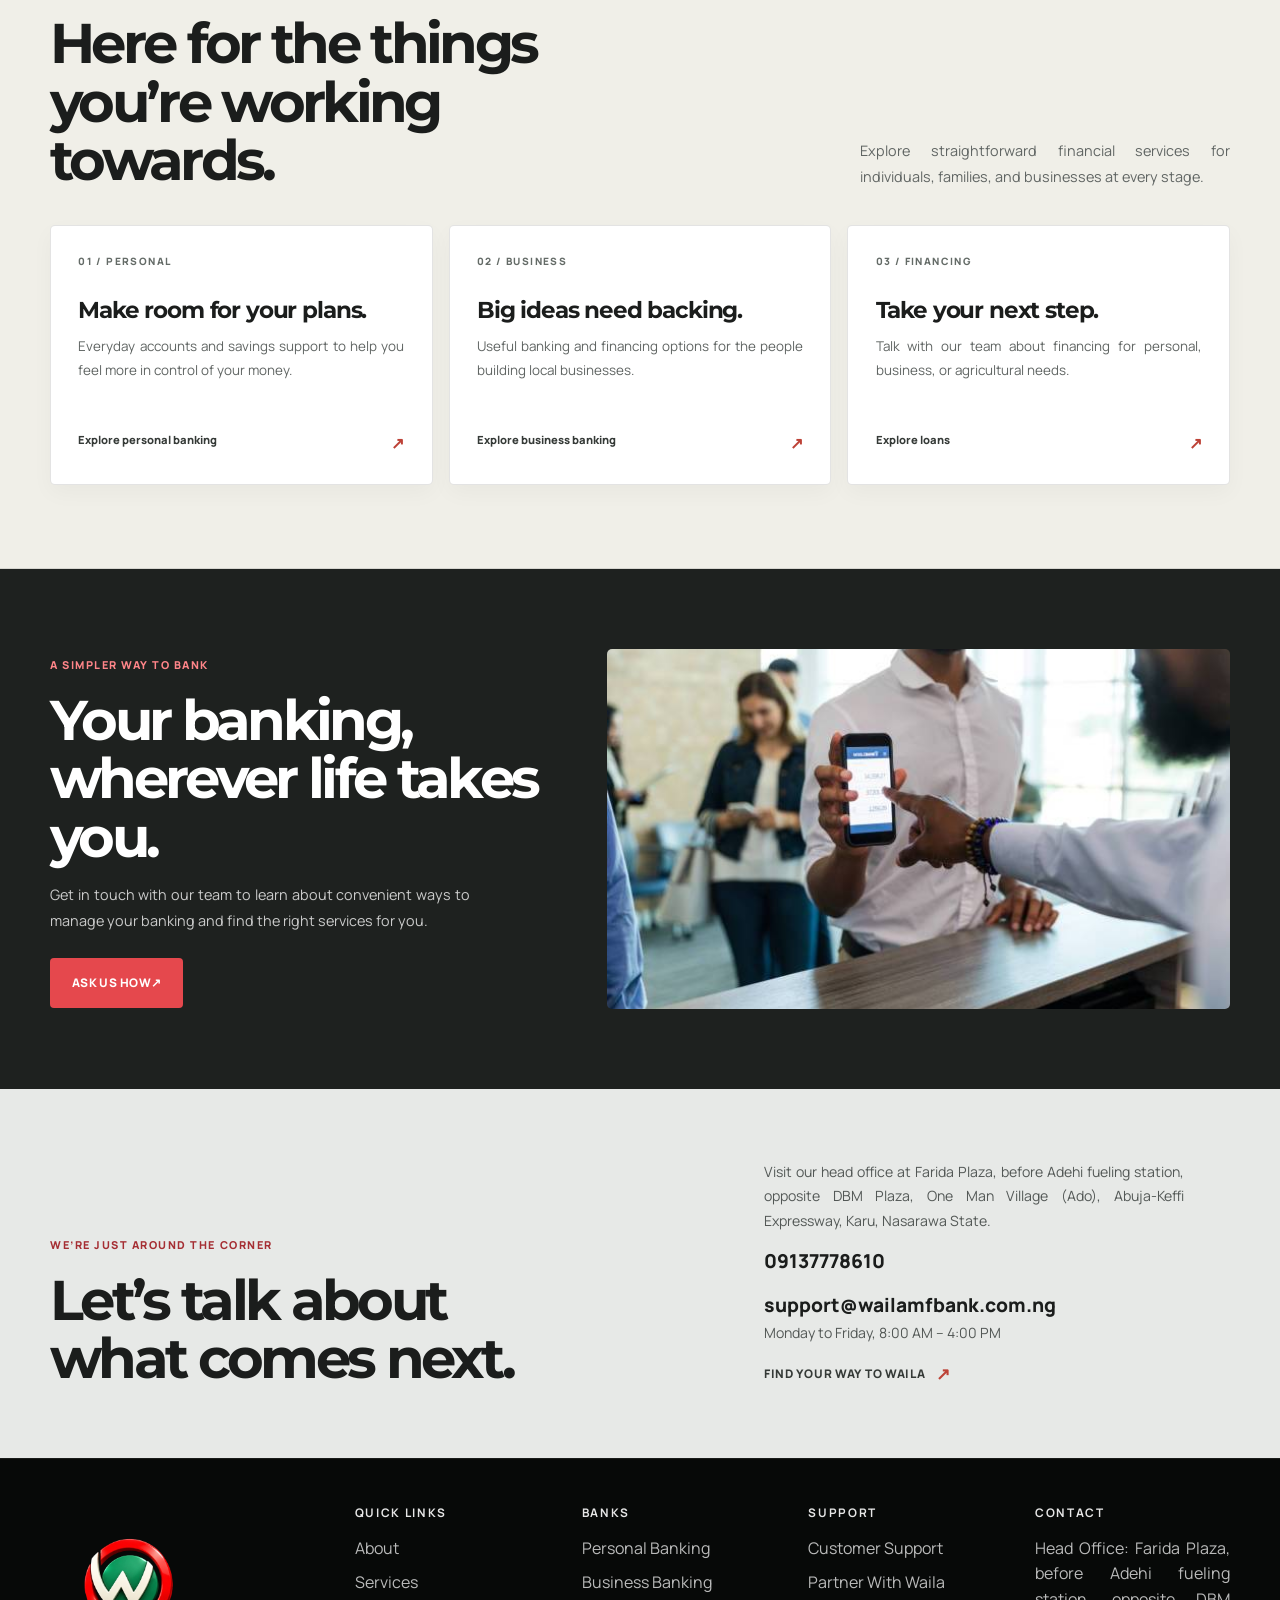
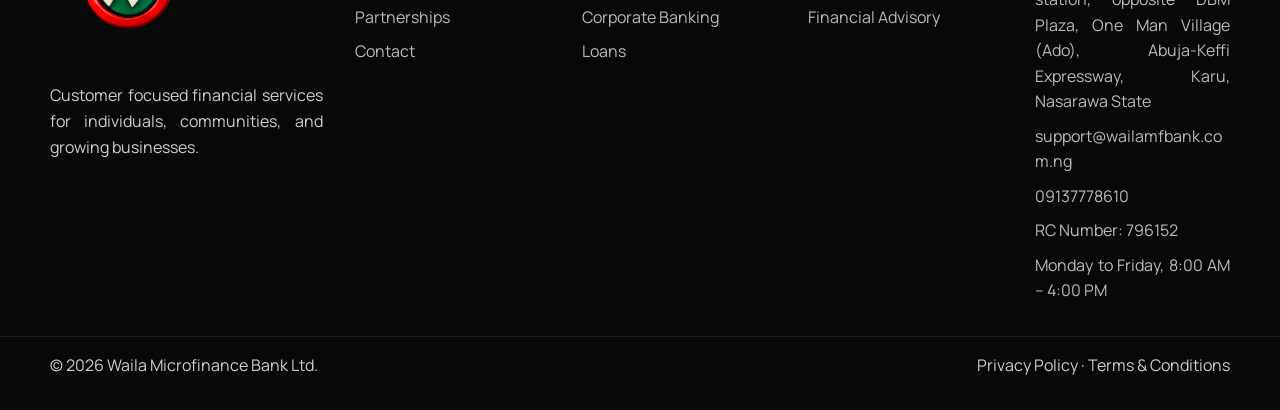
==== commit d3aaecdc: "Update website design" ====
--- a/index.html
+++ b/index.html
@@ -4,7 +4,7 @@
   <meta charset="UTF-8" />
   <meta name="viewport" content="width=device-width, initial-scale=1.0" />
   <title>Waila Microfinance Bank | Karu, Nasarawa</title>
-  <meta name="description" content="Waila Microfinance Bank is a customer-focused financial institution supporting individuals, businesses, and communities with responsible microfinance and SME banking services." />
+  <meta name="description" content="Waila Microfinance Bank is a customer focused financial institution supporting individuals, businesses, and communities with responsible microfinance and SME banking services." />
   <meta property="og:title" content="Waila Microfinance Bank" />
   <meta property="og:description" content="Financial services for individuals, businesses, and communities in Karu, Nasarawa State." />
   <link rel="preconnect" href="https://fonts.googleapis.com" />
@@ -32,7 +32,6 @@
           <button type="button" aria-expanded="false">Business</button>
           <div class="dropdown">
             <a href="business-banking.html">Business Banking</a>
-            <a href="corporate-banking.html">Corporate Banking</a>
             <a href="partnerships.html">Partnerships</a>
           </div>
         </div>
@@ -49,21 +48,56 @@
   </header>
 
   <main>
-    <section class="hero" aria-labelledby="home-heading">
-      <div class="container hero-grid">
-        <div class="hero-copy">
-          <div class="eyebrow">Rooted in community. Ready for what’s next.</div>
-          <h1 id="home-heading">A little closer to <span>everything</span> you’re building.</h1>
-          <p>
-            From everyday savings to the next big business idea, find thoughtful banking and real support right here in your community.
-          </p>
-          <div class="cta-row">
-            <a class="primary-button" href="contact.html">Let’s get started <span aria-hidden="true">↗</span></a>
-            <a class="secondary-button" href="services.html">Explore our services</a>
-          </div>
-        </div>
-      </div>
-      <a class="hero-scroll" href="#quick-links">Discover Waila <span aria-hidden="true">↓</span></a>
+    <section class="hero home-hero" aria-label="Waila financing packages">
+      <div class="home-hero-slider" data-hero-slider aria-roledescription="carousel" aria-label="Featured Waila packages">
+        <article class="home-hero-slide is-active" data-hero-slide aria-hidden="false">
+          <img src="images/education.png" alt="Graduates celebrating their education" />
+          <div class="home-hero-content">
+            <span class="home-hero-kicker">Education Without Stress</span>
+            <h1>Secure your child’s future with easy, stress free school fee financing.</h1>
+            <p>Simple loan solutions to keep your children in school without interruption.</p>
+            <a class="primary-button" href="services.html#education-without-stress">Apply for School Fees Loan <span aria-hidden="true">↗</span></a>
+          </div>
+        </article>
+        <article class="home-hero-slide" data-hero-slide aria-hidden="true">
+          <img src="images/make%20a%20move.png" alt="A small business owner selecting clothing in her shop" />
+          <div class="home-hero-content">
+            <span class="home-hero-kicker">Make A Move At Waila Support</span>
+            <h2>Fuel your business growth with reliable capital and enterprise support.</h2>
+            <p>We provide the financial boost your enterprise needs to expand effortlessly.</p>
+            <a class="primary-button" href="services.html#make-a-move">Open Business Account <span aria-hidden="true">↗</span></a>
+          </div>
+        </article>
+        <article class="home-hero-slide" data-hero-slide aria-hidden="true">
+          <img src="images/farm.png" alt="A tractor working across a green field" />
+          <div class="home-hero-content">
+            <span class="home-hero-kicker">Farming Made Easy</span>
+            <h2>Empower your farm with quality seeds, equipment, and input financing.</h2>
+            <p>Get access to modern farm tools and flexible funding tailored to your harvest.</p>
+            <a class="primary-button" href="services.html#farming-made-easy">Get Farm Support <span aria-hidden="true">↗</span></a>
+          </div>
+        </article>
+        <article class="home-hero-slide" data-hero-slide aria-hidden="true">
+          <img src="images/lets%20work%20together.png" alt="A craft maker creating a colorful handmade bag" />
+          <div class="home-hero-content">
+            <span class="home-hero-kicker">Let’s Work Together As Waila Is At Your Service</span>
+            <h2>Upgrade your workshop and modernise your tools with easy equipment loans.</h2>
+            <p>We support hardworking artisans and small businesses to make daily work easier.</p>
+            <a class="primary-button" href="services.html#lets-work-together">Get Equipment Financing <span aria-hidden="true">↗</span></a>
+          </div>
+        </article>
+        <div class="home-hero-controls">
+          <button class="hero-arrow" type="button" data-hero-previous aria-label="Previous featured package">←</button>
+          <div class="hero-indicators" role="group" aria-label="Choose a featured package">
+            <button type="button" data-hero-indicator="0" aria-label="Show Education Without Stress" aria-current="true"></button>
+            <button type="button" data-hero-indicator="1" aria-label="Show Make A Move At Waila Support" aria-current="false"></button>
+            <button type="button" data-hero-indicator="2" aria-label="Show Farming Made Easy" aria-current="false"></button>
+            <button type="button" data-hero-indicator="3" aria-label="Show Let’s Work Together" aria-current="false"></button>
+          </div>
+          <span class="hero-slide-count" data-hero-count aria-live="polite">01 / 04</span>
+          <button class="hero-arrow" type="button" data-hero-next aria-label="Next featured package">→</button>
+        </div>
+      </div>
     </section>
 
     <section class="home-quick-links" id="quick-links" aria-label="Explore banking">
@@ -173,7 +207,7 @@
     <div class="container footer-grid">
       <div class="footer-brand">
         <img src="images/logo.png" alt="Waila logo" />
-        <p>Customer-focused financial services for individuals, communities, and growing businesses.</p>
+        <p>Customer focused financial services for individuals, communities, and growing businesses.</p>
       </div>
       <div class="footer-col">
         <h4>Quick Links</h4>
@@ -200,6 +234,7 @@
         <p>Head Office: Farida Plaza, before Adehi fueling station, opposite DBM Plaza, One Man Village (Ado), Abuja-Keffi Expressway, Karu, Nasarawa State</p>
         <a href="mailto:support@wailamfbank.com.ng">support@wailamfbank.com.ng</a>
         <a href="tel:09137778610">09137778610</a>
+        <p>RC Number: 796152</p>
         <p>Monday to Friday, 8:00 AM – 4:00 PM</p>
       </div>
     </div>
--- a/assets/css/styles.css
+++ b/assets/css/styles.css
@@ -46,6 +46,7 @@
   line-height: 1.6;
   transition: background 0.2s ease, color 0.2s ease;
 }
+p { text-align: justify; }
 a { color: inherit; text-decoration: none; }
 img { max-width: 100%; display: block; }
 button, input, textarea, select { font: inherit; }
@@ -58,6 +59,9 @@
 .footer-col a:hover {
   color: #fff;
 }
+
+.footer-col a,
+.footer-col p { overflow-wrap: anywhere; }
 
 .site-header {
   position: sticky;
@@ -1087,18 +1091,18 @@
 }
 
 .home-page {
-  --bg: #f8f7f2;
-  --bg-alt: #f0efe8;
-  --panel: #fffefa;
-  --panel-alt: #f5f4ed;
-  --panel-soft: #ecebe3;
-  --text: #1b2923;
-  --muted: #68736c;
-  --line: rgba(27,41,35,0.12);
-  --green: #47735b;
-  --green-deep: #234a35;
-  --green-soft: rgba(71,115,91,0.1);
-  --green-soft-strong: rgba(71,115,91,0.16);
+  --bg: #f5f5f3;
+  --bg-alt: #ebedeb;
+  --panel: #fff;
+  --panel-alt: #f7f7f6;
+  --panel-soft: #e8eae8;
+  --text: #1b1d1c;
+  --muted: #606563;
+  --line: rgba(27,29,28,0.12);
+  --green: #646b67;
+  --green-deep: #353a37;
+  --green-soft: rgba(75,82,78,0.1);
+  --green-soft-strong: rgba(75,82,78,0.16);
   --accent: #bd4237;
   --shadow: 0 24px 54px rgba(25,40,31,0.14);
   --shadow-soft: 0 12px 32px rgba(25,40,31,0.08);
@@ -1109,14 +1113,14 @@
   position: absolute;
   inset: 0 0 auto;
   color: #fff;
-  background: rgba(19,43,34,0.86);
+  background: rgba(25,27,26,0.9);
   border: 0;
   -webkit-backdrop-filter: blur(14px);
   backdrop-filter: blur(14px);
 }
 
 .home-utility {
-  background: #173426;
+  background: #111312;
   color: rgba(255,255,255,0.82);
   font-size: 0.7rem;
   letter-spacing: 0.035em;
@@ -1131,7 +1135,7 @@
 }
 
 .home-utility a { color: #fff; font-weight: 700; }
-.home-utility a:hover { color: #e7c878; }
+.home-utility a:hover { color: #f06b6e; }
 
 .home-page .navbar {
   min-height: 82px;
@@ -1178,7 +1182,7 @@
 }
 
 .home-page .nav-item > button:hover,
-.home-page .nav-item > a:hover { color: #e7c878; }
+.home-page .nav-item > a:hover { color: #f06b6e; }
 
 .home-page .nav-item .dropdown {
   background: #fffefa;
@@ -1193,14 +1197,14 @@
 .home-page .header-actions > .primary-button {
   padding: 0.8rem 1.1rem;
   border-radius: 4px;
-  background: #f3e5bd;
-  color: #1b2923;
+  background: #e5484d;
+  color: #fff;
   box-shadow: none;
   font-size: 0.68rem;
 }
 
 .home-page .header-actions > .primary-button:hover {
-  background: #fff8e7;
+  background: #c83238;
 }
 
 .home-page .mobile-toggle {
@@ -1238,7 +1242,7 @@
   border: 0;
   border-radius: 0;
   background: transparent;
-  color: #f0d99d;
+  color: #ff8589;
   font-size: 0.72rem;
   letter-spacing: 0.15em;
 }
@@ -1253,7 +1257,7 @@
 }
 
 .home-page .hero-copy h1 span {
-  color: #f0d99d;
+  color: #ff8589;
   font-family: "Cormorant Garamond", Georgia, serif;
   font-weight: 600;
   font-style: italic;
@@ -1272,12 +1276,12 @@
 
 .home-page .cta-row .primary-button {
   border-radius: 4px;
-  background: #f3e5bd;
-  color: #1b2923;
+  background: #e5484d;
+  color: #fff;
   box-shadow: none;
 }
 
-.home-page .cta-row .primary-button:hover { background: #fff8e7; }
+.home-page .cta-row .primary-button:hover { background: #c83238; }
 
 .home-page .cta-row .secondary-button {
   border-color: rgba(255,255,255,0.55);
@@ -1410,8 +1414,8 @@
   gap: 2rem;
   min-width: 225px;
   padding: 0.95rem 1.1rem;
-  background: #f3e5bd;
-  color: #1b2923;
+  background: #222523;
+  color: #fff;
   font-family: "Cormorant Garamond", Georgia, serif;
   font-size: 1.14rem;
   font-weight: 700;
@@ -1556,7 +1560,7 @@
 .home-digital {
   overflow: hidden;
   padding: 5rem 0;
-  background: #234a35;
+  background: #1e211f;
   color: #fff;
 }
 
@@ -1567,7 +1571,7 @@
   gap: 3rem;
 }
 
-.digital-copy .home-kicker { color: #f0d99d; }
+.digital-copy .home-kicker { color: #ff8589; }
 .digital-copy h2 { color: #fff; }
 
 .digital-copy p {
@@ -1580,10 +1584,12 @@
 
 .digital-copy .primary-button {
   border-radius: 4px;
-  background: #f3e5bd;
-  color: #1b2923;
+  background: #e5484d;
+  color: #fff;
   box-shadow: none;
 }
+
+.digital-copy .primary-button:hover { background: #c83238; }
 
 .digital-grid > img {
   width: 100%;
@@ -1594,7 +1600,7 @@
 
 .home-contact {
   padding: 4.4rem 0;
-  background: #f3e5bd;
+  background: #e7e9e7;
 }
 
 .home-contact-inner {
@@ -1604,7 +1610,7 @@
   gap: 3rem;
 }
 
-.home-contact .home-kicker { color: #596f4f; }
+.home-contact .home-kicker { color: #a52e33; }
 .home-contact h2 { font-size: clamp(2.5rem, 4.4vw, 3.8rem); }
 
 .home-contact-details {
@@ -1615,14 +1621,14 @@
 
 .home-contact-details p {
   max-width: 420px;
-  color: #4d5a4d;
+  color: #535856;
   font-size: 0.88rem;
   line-height: 1.75;
 }
 
 .home-contact-details > a:not(.text-link) {
   margin-top: 0.8rem;
-  color: #1b2923;
+  color: #1b1d1c;
   font-size: 1.2rem;
   font-weight: 800;
 }
@@ -1634,7 +1640,7 @@
   .home-page .nav-menu {
     top: calc(100% + 8px);
     border-color: rgba(255,255,255,0.14);
-    background: #234a35;
+    background: #242725;
   }
 
   .home-page .nav-item > button,
@@ -1719,3 +1725,332 @@
   .quick-link,
   .home-service-card { transition: none; }
 }
+
+.home-page .home-hero {
+  min-height: min(800px, 100svh);
+  padding: 0;
+  background: #171917;
+}
+
+.home-hero-slider {
+  position: absolute;
+  inset: 0;
+  overflow: hidden;
+  isolation: isolate;
+}
+
+.home-hero-slide {
+  position: absolute;
+  inset: 0;
+  display: flex;
+  align-items: center;
+  justify-content: center;
+  overflow: hidden;
+  opacity: 0;
+  visibility: hidden;
+  pointer-events: none;
+  transition: opacity 0.7s ease, visibility 0.7s ease;
+}
+
+.home-hero-slide.is-active {
+  z-index: 1;
+  opacity: 1;
+  visibility: visible;
+  pointer-events: auto;
+}
+
+.home-hero-slide > img {
+  position: absolute;
+  z-index: -2;
+  inset: 0;
+  width: 100%;
+  height: 100%;
+  object-fit: cover;
+  object-position: center 45%;
+}
+
+.home-hero-slide::after {
+  position: absolute;
+  z-index: -1;
+  inset: 0;
+  background: linear-gradient(90deg, rgba(11,13,12,0.77), rgba(11,13,12,0.58) 50%, rgba(11,13,12,0.73));
+  content: "";
+}
+
+.home-hero-content {
+  width: min(900px, calc(100% - 40px));
+  padding: 150px 0 112px;
+  color: #fff;
+  text-align: center;
+}
+
+.home-hero-kicker {
+  display: block;
+  margin-bottom: 1rem;
+  color: #f06b6e;
+  font-size: 0.75rem;
+  font-weight: 800;
+  letter-spacing: 0.16em;
+  line-height: 1.5;
+  text-transform: uppercase;
+}
+
+.home-hero-content h1,
+.home-hero-content h2 {
+  max-width: 900px;
+  margin: 0 auto;
+  color: #fff;
+  font-family: "Montserrat", "Segoe UI", sans-serif;
+  font-size: clamp(2.5rem, 5.2vw, 4.8rem);
+  font-weight: 800;
+  line-height: 1.08;
+  letter-spacing: -0.06em;
+  text-align: center;
+  text-shadow: 0 3px 24px rgba(0,0,0,0.32);
+}
+
+.home-hero-content p {
+  max-width: 640px;
+  margin: 1.1rem auto 1.6rem;
+  color: rgba(255,255,255,0.88);
+  font-size: clamp(0.9rem, 1.5vw, 1.05rem);
+  line-height: 1.8;
+  text-align: center;
+}
+
+.home-hero-content .primary-button {
+  border: 1px solid #e5484d;
+  border-radius: 4px;
+  background: #e5484d;
+  color: #fff;
+  box-shadow: 0 12px 28px rgba(229,72,77,0.25);
+}
+
+.home-hero-content .primary-button:hover {
+  background: #c83238;
+  border-color: #c83238;
+}
+
+.home-hero-controls {
+  position: absolute;
+  right: 0;
+  bottom: 0;
+  left: 0;
+  z-index: 2;
+  display: flex;
+  min-height: 72px;
+  align-items: center;
+  justify-content: center;
+  gap: 1.2rem;
+  border-top: 1px solid rgba(255,255,255,0.2);
+  background: rgba(9,12,10,0.35);
+}
+
+.hero-arrow {
+  display: grid;
+  width: 38px;
+  height: 38px;
+  place-items: center;
+  border: 1px solid rgba(255,255,255,0.45);
+  border-radius: 50%;
+  background: transparent;
+  color: #fff;
+  cursor: pointer;
+  transition: background 0.2s ease, border-color 0.2s ease;
+}
+
+.hero-arrow:hover,
+.hero-arrow:focus-visible {
+  border-color: #e5484d;
+  background: #e5484d;
+}
+
+.hero-indicators {
+  display: flex;
+  align-items: center;
+  gap: 0.55rem;
+}
+
+.hero-indicators button {
+  width: 9px;
+  height: 9px;
+  padding: 0;
+  border: 0;
+  border-radius: 99px;
+  background: rgba(255,255,255,0.48);
+  cursor: pointer;
+  transition: width 0.25s ease, background 0.25s ease;
+}
+
+.hero-indicators button[aria-current="true"] {
+  width: 28px;
+  background: #e5484d;
+}
+
+.hero-slide-count {
+  color: rgba(255,255,255,0.8);
+  font-size: 0.68rem;
+  font-variant-numeric: tabular-nums;
+  font-weight: 700;
+  letter-spacing: 0.12em;
+}
+
+.package-grid {
+  display: grid;
+  grid-template-columns: repeat(2, minmax(0, 1fr));
+  gap: 1.25rem;
+}
+
+.package-card {
+  display: flex;
+  min-width: 0;
+  flex-direction: column;
+  overflow: hidden;
+  border: 1px solid #3a3d3b;
+  border-radius: 8px;
+  background: #202220;
+  box-shadow: 0 18px 38px rgba(0,0,0,0.14);
+  scroll-margin-top: 2rem;
+  transition: transform 0.25s ease, border-color 0.25s ease, box-shadow 0.25s ease;
+}
+
+.package-card:target {
+  border-color: #e5484d;
+  box-shadow: 0 0 0 3px rgba(229,72,77,0.2), 0 18px 38px rgba(0,0,0,0.14);
+}
+
+.package-card:hover {
+  transform: translateY(-3px);
+  border-color: rgba(229,72,77,0.7);
+}
+
+.package-card > img {
+  width: 100%;
+  height: 235px;
+  object-fit: cover;
+  object-position: center 45%;
+}
+
+.package-card-content {
+  display: flex;
+  flex: 1;
+  flex-direction: column;
+  align-items: flex-start;
+  padding: 1.6rem;
+  color: #fff;
+}
+
+.package-category {
+  color: #f06b6e;
+  font-size: 0.65rem;
+  font-weight: 800;
+  letter-spacing: 0.13em;
+  text-transform: uppercase;
+}
+
+.package-card h3 {
+  margin-top: 0.65rem;
+  color: #fff;
+  font-family: "Montserrat", "Segoe UI", sans-serif;
+  font-size: clamp(1.25rem, 2.4vw, 1.7rem);
+  line-height: 1.18;
+  letter-spacing: -0.035em;
+}
+
+.package-card h4 {
+  margin-top: 0.9rem;
+  color: #f0f1ef;
+  font-size: 0.95rem;
+  font-weight: 700;
+  line-height: 1.55;
+}
+
+.package-card p {
+  margin-top: 0.6rem;
+  color: #c1c5c2;
+  font-size: 0.86rem;
+  line-height: 1.75;
+}
+
+.package-cta {
+  display: inline-flex;
+  align-items: center;
+  justify-content: space-between;
+  gap: 1rem;
+  min-height: 46px;
+  margin-top: auto;
+  padding: 0.9rem 1rem 0;
+  color: #ff777b;
+  font-size: 0.73rem;
+  font-weight: 800;
+  letter-spacing: 0.025em;
+}
+
+.package-cta span { font-size: 1rem; }
+.package-cta:hover { color: #fff; }
+
+.contact-information-card {
+  border-color: #393c3a;
+  background: #202220;
+  color: #fff;
+}
+
+.contact-information-card h3 { color: #fff; }
+.contact-information-card li { color: #d5d8d6; }
+.contact-information-card li strong { color: #fff; }
+.contact-information-card li::before { color: #f06b6e; }
+.contact-information-card a { color: #ff777b; overflow-wrap: anywhere; }
+.contact-information-card a:hover { color: #fff; }
+.contact-information-card .form-note { color: #c1c5c2; }
+
+.contact-page .page-hero h1,
+.contact-page .page-hero .eyebrow { color: #fff; }
+
+.contact-page .contact-card small,
+.contact-page .list-card li,
+.contact-page .contact-card a {
+  text-align: left;
+}
+
+.package-card h3,
+.package-card h4,
+.package-category,
+.package-cta,
+.home-hero-kicker,
+.hero-slide-count { text-align: left; }
+
+.home-hero-content h1,
+.home-hero-content h2,
+.home-hero-content p { text-align: center; }
+
+@media (max-width: 760px) {
+  .home-page .home-hero { min-height: min(760px, 100svh); }
+  .home-hero-content { padding: 142px 0 108px; }
+  .home-hero-content h1,
+  .home-hero-content h2 { font-size: clamp(2.2rem, 8.5vw, 3.6rem); }
+  .home-hero-slide > img { object-position: center; }
+  .package-grid { grid-template-columns: 1fr; }
+  .package-card > img { height: 250px; }
+  .contact-information-card li { text-align: left; }
+}
+
+@media (max-width: 640px) {
+  p { text-align: left; }
+  .home-page .home-hero { min-height: 720px; min-height: 94svh; }
+  .home-hero-content { width: calc(100% - 36px); padding: 140px 0 112px; }
+  .home-hero-kicker { font-size: 0.64rem; letter-spacing: 0.1em; }
+  .home-hero-content h1,
+  .home-hero-content h2 { font-size: clamp(2rem, 8.2vw, 2.9rem); }
+  .home-hero-content p { font-size: 0.87rem; line-height: 1.65; }
+  .home-hero-controls { min-height: 62px; gap: 0.8rem; }
+  .hero-arrow { width: 34px; height: 34px; }
+  .hero-indicators { gap: 0.4rem; }
+  .package-card-content { padding: 1.3rem; }
+  .package-card > img { height: 215px; }
+}
+
+@media (prefers-reduced-motion: reduce) {
+  .home-hero-slide,
+  .hero-indicators button,
+  .package-card { transition: none; }
+}
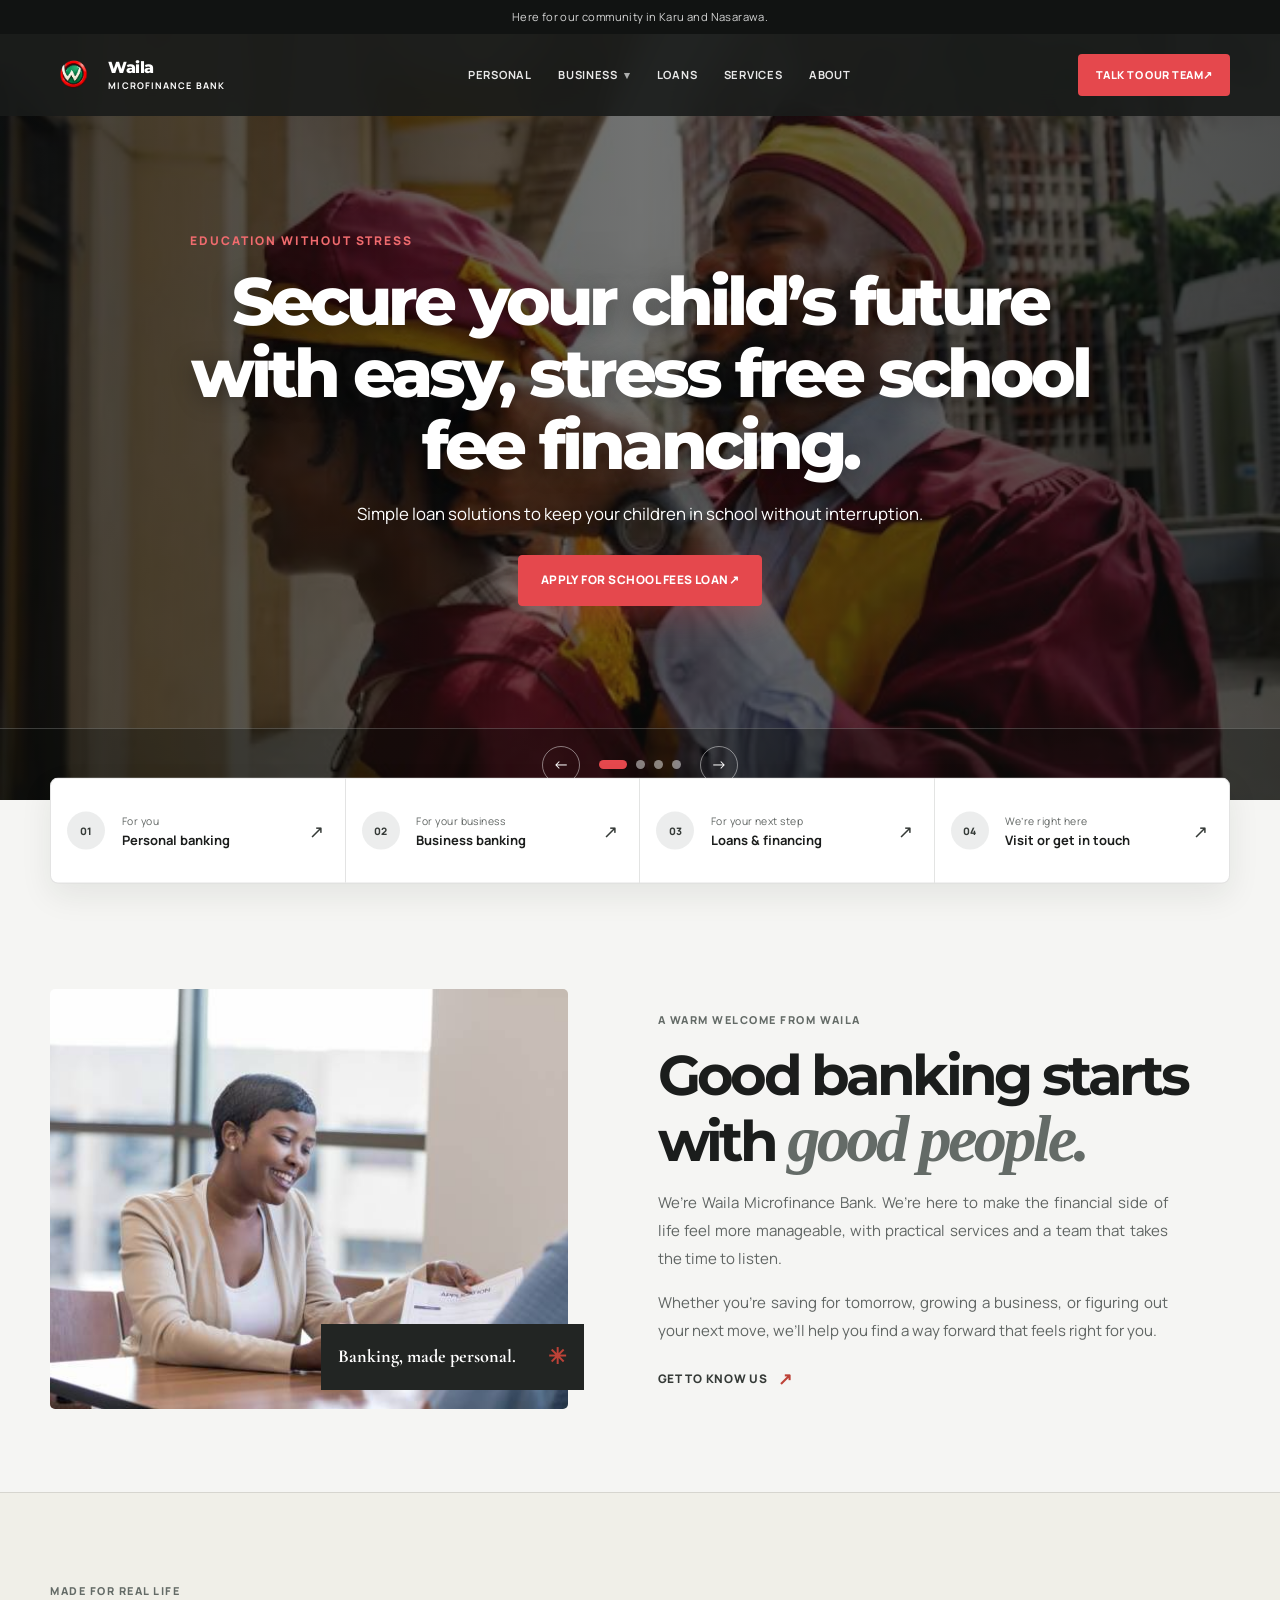
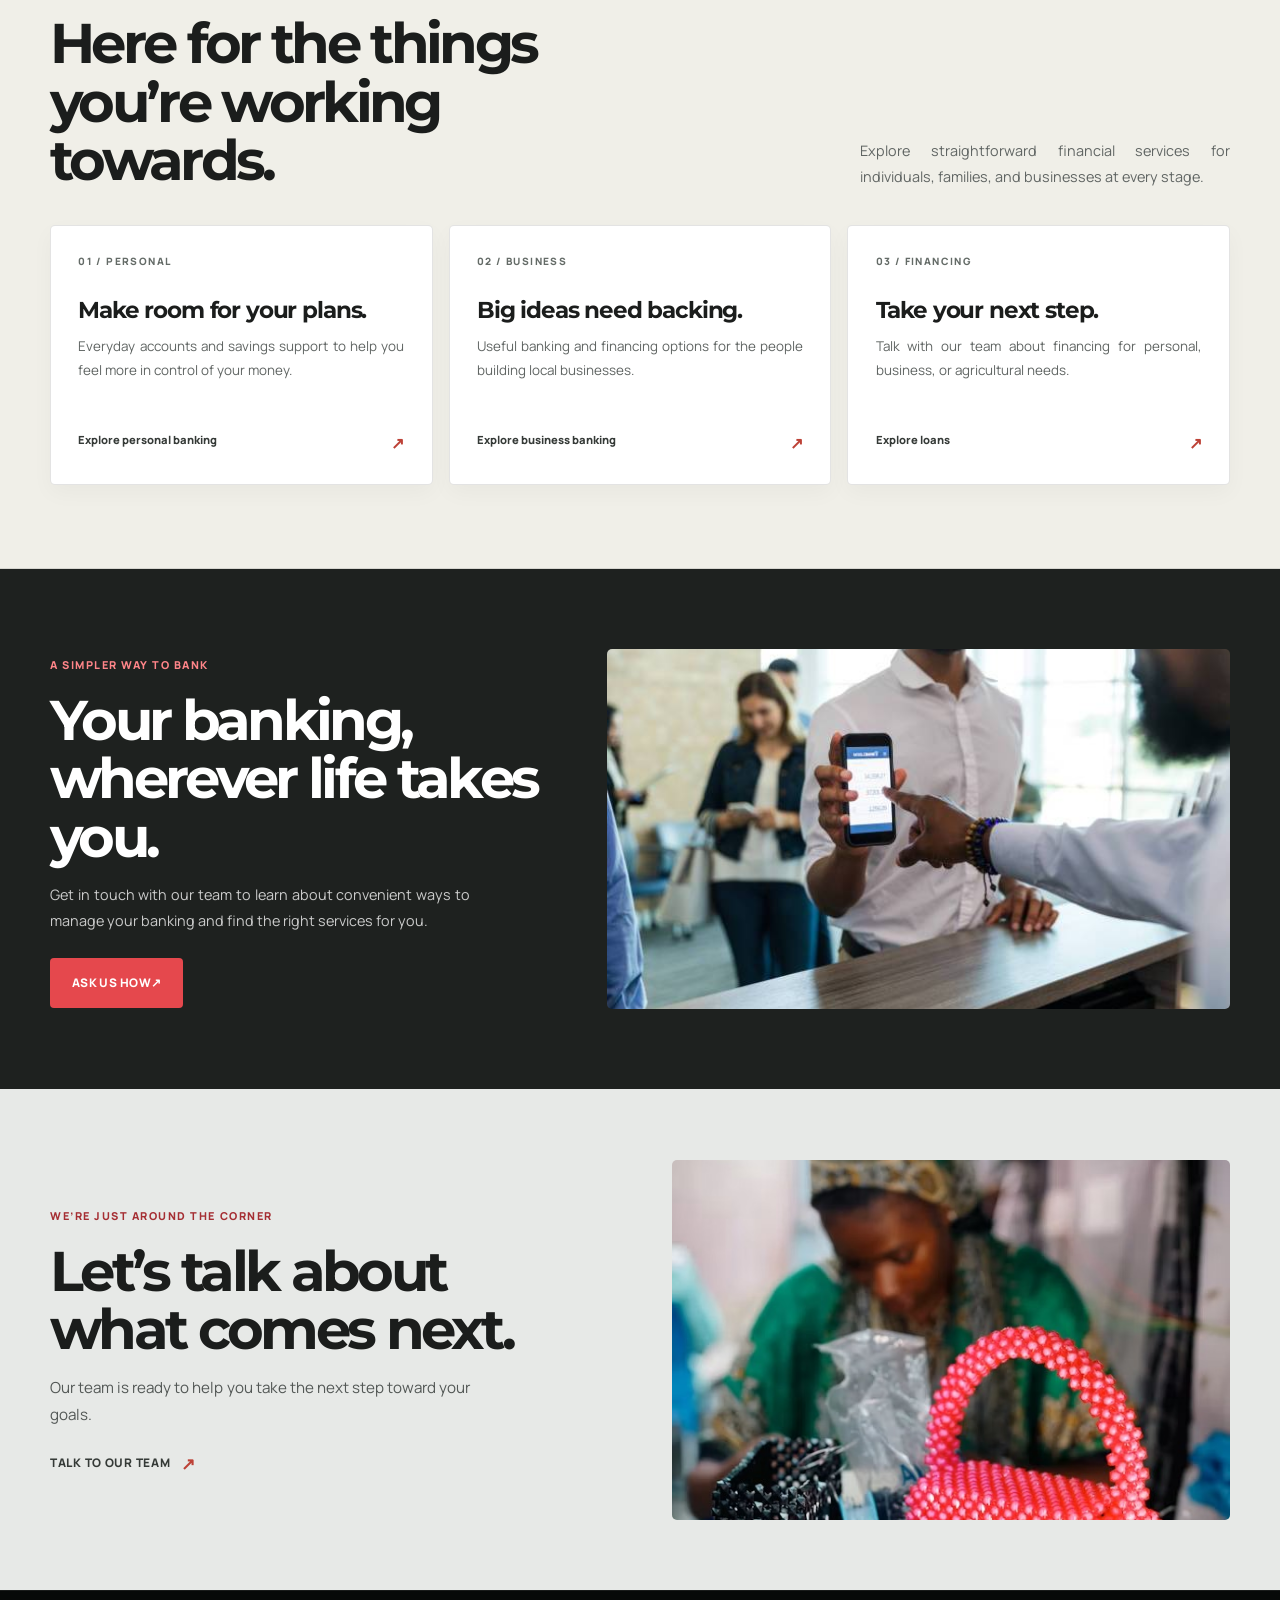
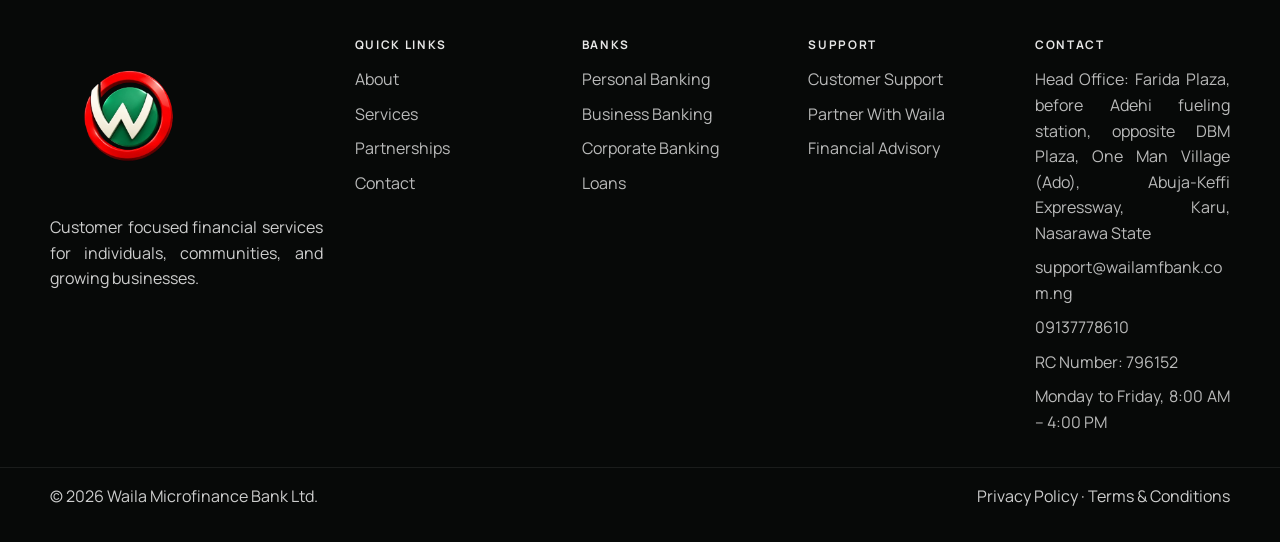
==== commit 31a7b4a0: "Update website" ====
--- a/index.html
+++ b/index.html
@@ -17,7 +17,6 @@
     <div class="home-utility">
       <div class="container">
         <span>Here for our community in Karu and Nasarawa.</span>
-        <a href="tel:09137778610">Call us: 09137778610</a>
       </div>
     </div>
     <div class="container navbar">
@@ -94,7 +93,6 @@
             <button type="button" data-hero-indicator="2" aria-label="Show Farming Made Easy" aria-current="false"></button>
             <button type="button" data-hero-indicator="3" aria-label="Show Let’s Work Together" aria-current="false"></button>
           </div>
-          <span class="hero-slide-count" data-hero-count aria-live="polite">01 / 04</span>
           <button class="hero-arrow" type="button" data-hero-next aria-label="Next featured package">→</button>
         </div>
       </div>
@@ -188,17 +186,13 @@
 
     <section class="home-contact">
       <div class="container home-contact-inner">
-        <div>
+        <div class="home-contact-copy">
           <span class="home-kicker">We’re just around the corner</span>
           <h2>Let’s talk about<br />what comes next.</h2>
-        </div>
-        <div class="home-contact-details">
-          <p>Visit our head office at Farida Plaza, before Adehi fueling station, opposite DBM Plaza, One Man Village (Ado), Abuja-Keffi Expressway, Karu, Nasarawa State.</p>
-          <a href="tel:09137778610">09137778610</a>
-          <a href="mailto:support@wailamfbank.com.ng">support@wailamfbank.com.ng</a>
-          <p>Monday to Friday, 8:00 AM – 4:00 PM</p>
-          <a class="text-link" href="contact.html">Find your way to Waila <span aria-hidden="true">↗</span></a>
-        </div>
+          <p>Our team is ready to help you take the next step toward your goals.</p>
+          <a class="text-link" href="contact.html">Talk to our team <span aria-hidden="true">↗</span></a>
+        </div>
+        <img class="home-contact-image" src="images/lets%20work%20together.png" alt="A local craft maker creating a colorful handmade bag" />
       </div>
     </section>
   </main>
--- a/assets/css/styles.css
+++ b/assets/css/styles.css
@@ -373,6 +373,10 @@
   margin-bottom: 1rem;
 }
 
+.page-hero .page-title {
+  color: #fff;
+}
+
 h1, h2, h3, h4 {
   color: var(--text);
   line-height: 1.05;
@@ -684,11 +688,13 @@
 }
 
 .quote-card p {
+  width: 100%;
+  max-width: none;
   font-size: clamp(1.7rem, 2.5vw, 3rem);
   line-height: 1.05;
   letter-spacing: -0.05em;
   font-weight: 700;
-  max-width: 16ch;
+  text-align: justify;
 }
 
 .quote-card span {
@@ -1130,7 +1136,7 @@
   min-height: 34px;
   display: flex;
   align-items: center;
-  justify-content: space-between;
+  justify-content: center;
   gap: 1rem;
 }
 
@@ -1605,35 +1611,30 @@
 
 .home-contact-inner {
   display: grid;
-  grid-template-columns: 1fr 0.7fr;
-  align-items: end;
-  gap: 3rem;
+  grid-template-columns: 1fr 1fr;
+  align-items: center;
+  gap: 4rem;
 }
 
 .home-contact .home-kicker { color: #a52e33; }
 .home-contact h2 { font-size: clamp(2.5rem, 4.4vw, 3.8rem); }
 
-.home-contact-details {
-  display: flex;
-  flex-direction: column;
-  align-items: flex-start;
-}
-
-.home-contact-details p {
+.home-contact-copy > p {
   max-width: 420px;
+  margin-top: 1rem;
   color: #535856;
-  font-size: 0.88rem;
+  font-size: 0.95rem;
   line-height: 1.75;
 }
 
-.home-contact-details > a:not(.text-link) {
-  margin-top: 0.8rem;
-  color: #1b1d1c;
-  font-size: 1.2rem;
-  font-weight: 800;
-}
-
-.home-contact .text-link { margin-top: 1rem; }
+.home-contact-image {
+  width: 100%;
+  height: 360px;
+  border-radius: 5px;
+  object-fit: cover;
+}
+
+.home-contact .text-link { margin-top: 1.4rem; }
 .home-page .page-footer { margin-top: 0; }
 
 @media (max-width: 980px) {
@@ -1668,7 +1669,6 @@
 @media (max-width: 640px) {
   .home-utility { font-size: 0.61rem; }
   .home-utility .container { min-height: 31px; }
-  .home-utility .container > span { max-width: 58%; }
   .home-page .navbar { min-height: 70px; gap: 0.5rem; }
   .home-page .brand { gap: 0.4rem; }
   .home-page .brand img { width: 40px; height: 40px; }
@@ -1812,7 +1812,7 @@
 .home-hero-content p {
   max-width: 640px;
   margin: 1.1rem auto 1.6rem;
-  color: rgba(255,255,255,0.88);
+  color: #fff;
   font-size: clamp(0.9rem, 1.5vw, 1.05rem);
   line-height: 1.8;
   text-align: center;
@@ -1883,16 +1883,8 @@
 }
 
 .hero-indicators button[aria-current="true"] {
-  width: 28px;
-  background: #e5484d;
-}
-
-.hero-slide-count {
-  color: rgba(255,255,255,0.8);
-  font-size: 0.68rem;
-  font-variant-numeric: tabular-nums;
-  font-weight: 700;
-  letter-spacing: 0.12em;
+width: 28px;
+background: #e5484d;
 }
 
 .package-grid {
@@ -2016,8 +2008,7 @@
 .package-card h4,
 .package-category,
 .package-cta,
-.home-hero-kicker,
-.hero-slide-count { text-align: left; }
+.home-hero-kicker { text-align: left; }
 
 .home-hero-content h1,
 .home-hero-content h2,
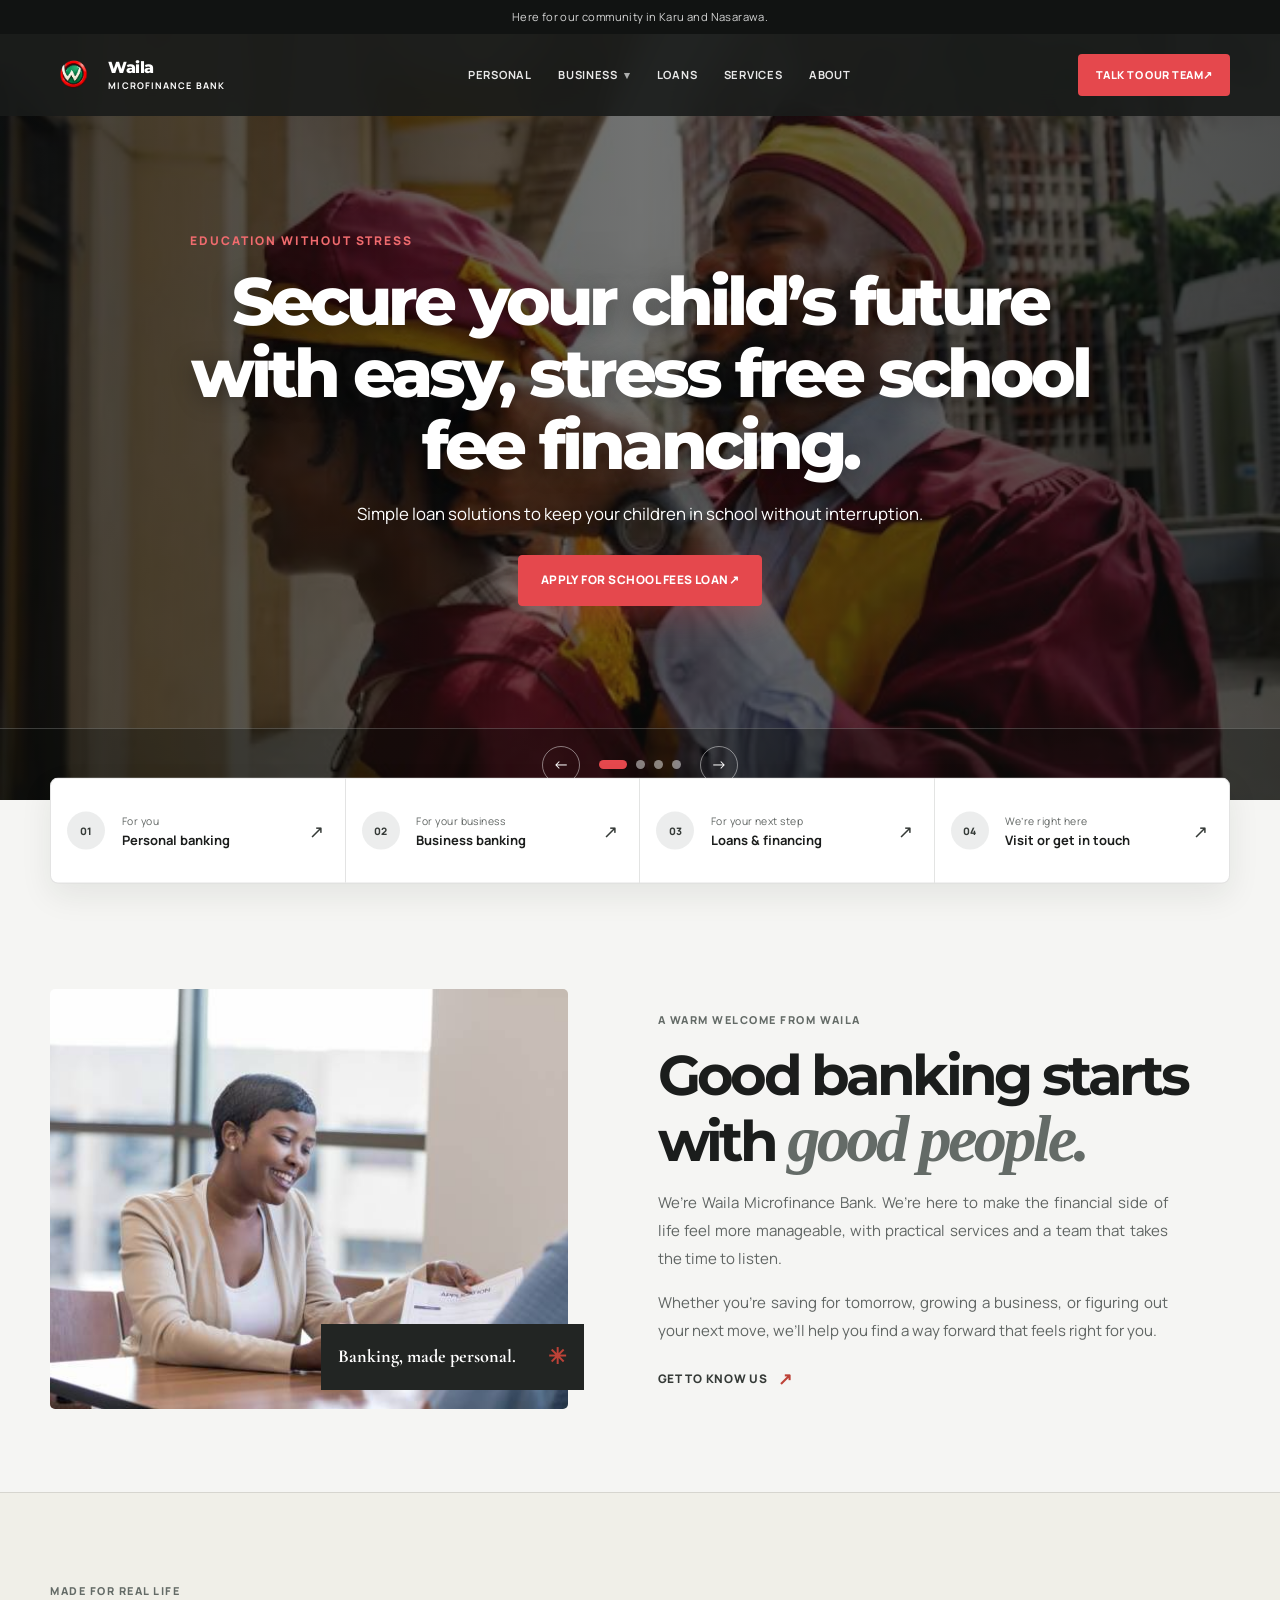
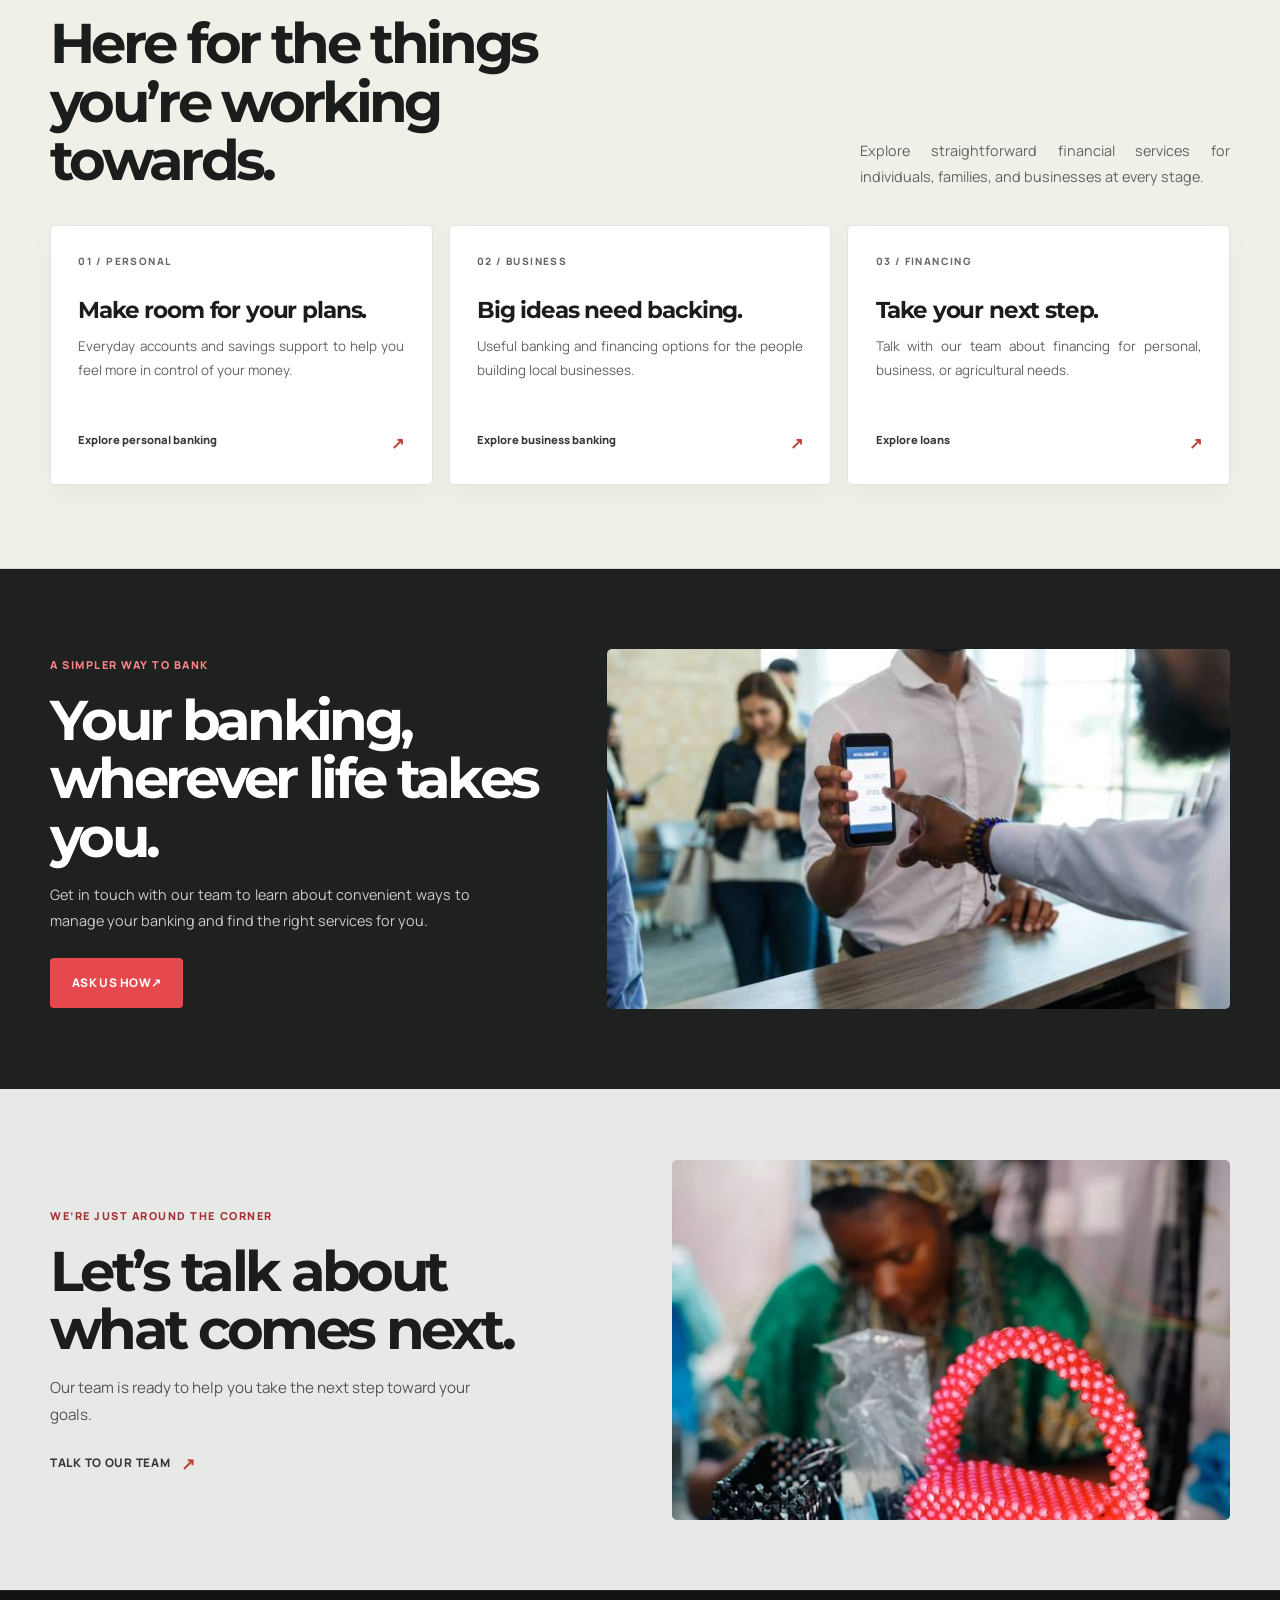
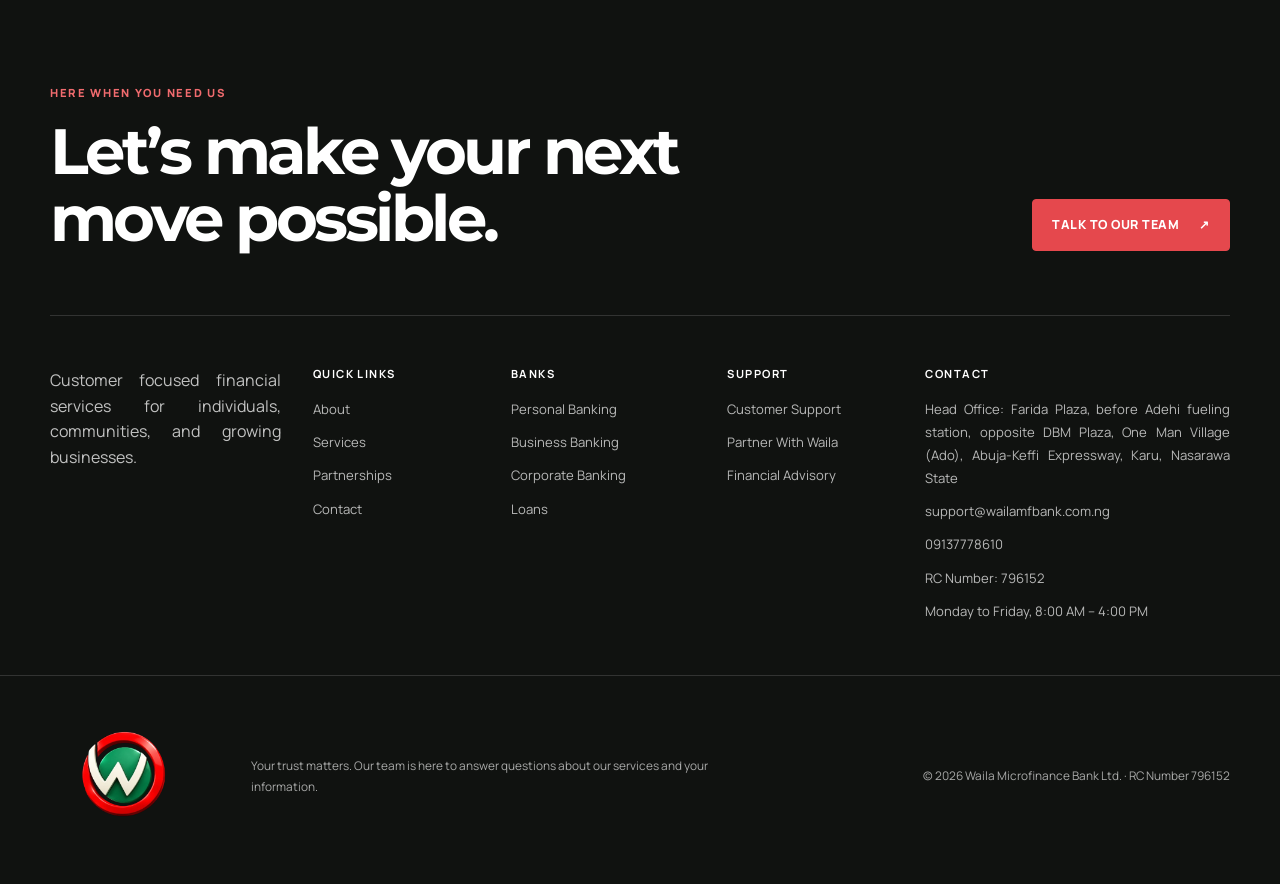
==== commit a142b571: "Update website" ====
--- a/index.html
+++ b/index.html
@@ -198,6 +198,13 @@
   </main>
 
   <footer class="page-footer" id="footer">
+    <div class="container footer-cta">
+      <div>
+        <span class="footer-kicker">HERE WHEN YOU NEED US</span>
+        <h2>Let’s make your next move possible.</h2>
+      </div>
+      <a class="footer-cta-link" href="contact.html">Talk to our team <span aria-hidden="true">↗</span></a>
+    </div>
     <div class="container footer-grid">
       <div class="footer-brand">
         <img src="images/logo.png" alt="Waila logo" />
@@ -233,9 +240,12 @@
       </div>
     </div>
     <div class="footer-bottom">
-      <div class="container">
-        <span>© 2026 Waila Microfinance Bank Ltd.</span>
-        <span>Privacy Policy · Terms & Conditions</span>
+      <div class="container footer-bottom-inner">
+        <a class="footer-bottom-brand" href="index.html" aria-label="Waila Microfinance Bank home">
+          <img src="images/logo.png" alt="Waila Microfinance Bank" />
+        </a>
+        <p>Your trust matters. Our team is here to answer questions about our services and your information.</p>
+        <span>© 2026 Waila Microfinance Bank Ltd. · RC Number 796152</span>
       </div>
     </div>
   </footer>
--- a/assets/css/styles.css
+++ b/assets/css/styles.css
@@ -2045,3 +2045,141 @@
   .hero-indicators button,
   .package-card { transition: none; }
 }
+
+.page-footer {
+  margin-top: 3rem;
+  border-top: 1px solid rgba(255,255,255,0.1);
+  background: #101210;
+  color: rgba(255,255,255,0.76);
+}
+
+.footer-cta {
+  display: flex;
+  align-items: flex-end;
+  justify-content: space-between;
+  gap: 2rem;
+  padding-top: clamp(3rem, 7vw, 5.5rem);
+  padding-bottom: clamp(2.5rem, 5vw, 4rem);
+  border-bottom: 1px solid rgba(255,255,255,0.14);
+}
+
+.footer-kicker {
+  color: #f06b6e;
+  font-size: 0.7rem;
+  font-weight: 800;
+  letter-spacing: 0.15em;
+  text-transform: uppercase;
+}
+
+.footer-cta h2 {
+  max-width: 720px;
+  margin-top: 0.85rem;
+  color: #fff;
+  font-family: "Montserrat", "Segoe UI", sans-serif;
+  font-size: clamp(2.25rem, 5vw, 4.25rem);
+  font-weight: 700;
+  line-height: 1.04;
+  letter-spacing: -0.055em;
+}
+
+.footer-cta-link {
+  display: inline-flex;
+  min-width: max-content;
+  align-items: center;
+  justify-content: center;
+  gap: 1.25rem;
+  min-height: 52px;
+  padding: 0.9rem 1.2rem;
+  border: 1px solid #e5484d;
+  border-radius: 4px;
+  background: #e5484d;
+  color: #fff;
+  font-size: 0.78rem;
+  font-weight: 800;
+  letter-spacing: 0.04em;
+  text-transform: uppercase;
+  transition: background 0.2s ease, border-color 0.2s ease;
+}
+
+.footer-cta-link:hover {
+  border-color: #c83238;
+  background: #c83238;
+}
+
+.footer-grid {
+  grid-template-columns: 1.25fr 0.9fr 1fr 0.9fr 1.65fr;
+  gap: clamp(1.25rem, 2.5vw, 2.25rem);
+  padding-top: 3.25rem;
+  padding-bottom: 3.25rem;
+}
+
+.footer-brand img { display: none; }
+.footer-brand p { max-width: 250px; color: rgba(255,255,255,0.74); }
+
+.footer-col h4 {
+  margin-bottom: 1.1rem;
+  color: #fff;
+  font-size: 0.7rem;
+  letter-spacing: 0.13em;
+}
+
+.footer-col a,
+.footer-col p {
+  margin-top: 0.65rem;
+  color: rgba(255,255,255,0.7);
+  font-size: 0.82rem;
+  line-height: 1.75;
+}
+
+.footer-col a { transition: color 0.2s ease; }
+.footer-col a:hover { color: #ff777b; }
+
+.footer-bottom {
+  padding: 1.6rem 0 2rem;
+  border-top: 1px solid rgba(255,255,255,0.14);
+}
+
+.footer-bottom .footer-bottom-inner {
+  display: grid;
+  grid-template-columns: auto minmax(0, 1fr) auto;
+  align-items: center;
+  gap: clamp(1.5rem, 4vw, 3.5rem);
+}
+
+.footer-bottom-brand img {
+  width: 150px;
+  height: auto;
+}
+
+.footer-bottom-inner p,
+.footer-bottom-inner > span {
+  color: rgba(255,255,255,0.64);
+  font-size: 0.74rem;
+  line-height: 1.7;
+}
+
+.footer-bottom-inner p { max-width: 480px; text-align: left; }
+.footer-bottom-inner > span { text-align: right; }
+
+@media (max-width: 980px) {
+  .page-footer .footer-grid {
+    grid-template-columns: repeat(2, minmax(0, 1fr));
+    gap: 2.25rem;
+  }
+}
+
+@media (max-width: 640px) {
+  .footer-cta {
+    align-items: flex-start;
+    flex-direction: column;
+    gap: 1.5rem;
+    padding-top: 3rem;
+    padding-bottom: 2.5rem;
+  }
+
+  .footer-cta h2 { font-size: clamp(2.15rem, 10vw, 3rem); }
+  .page-footer .footer-grid { grid-template-columns: 1fr; gap: 1.8rem; }
+  .footer-brand p { max-width: 360px; }
+  .footer-bottom .footer-bottom-inner { grid-template-columns: 1fr; gap: 1rem; }
+  .footer-bottom-inner > span { text-align: left; }
+}
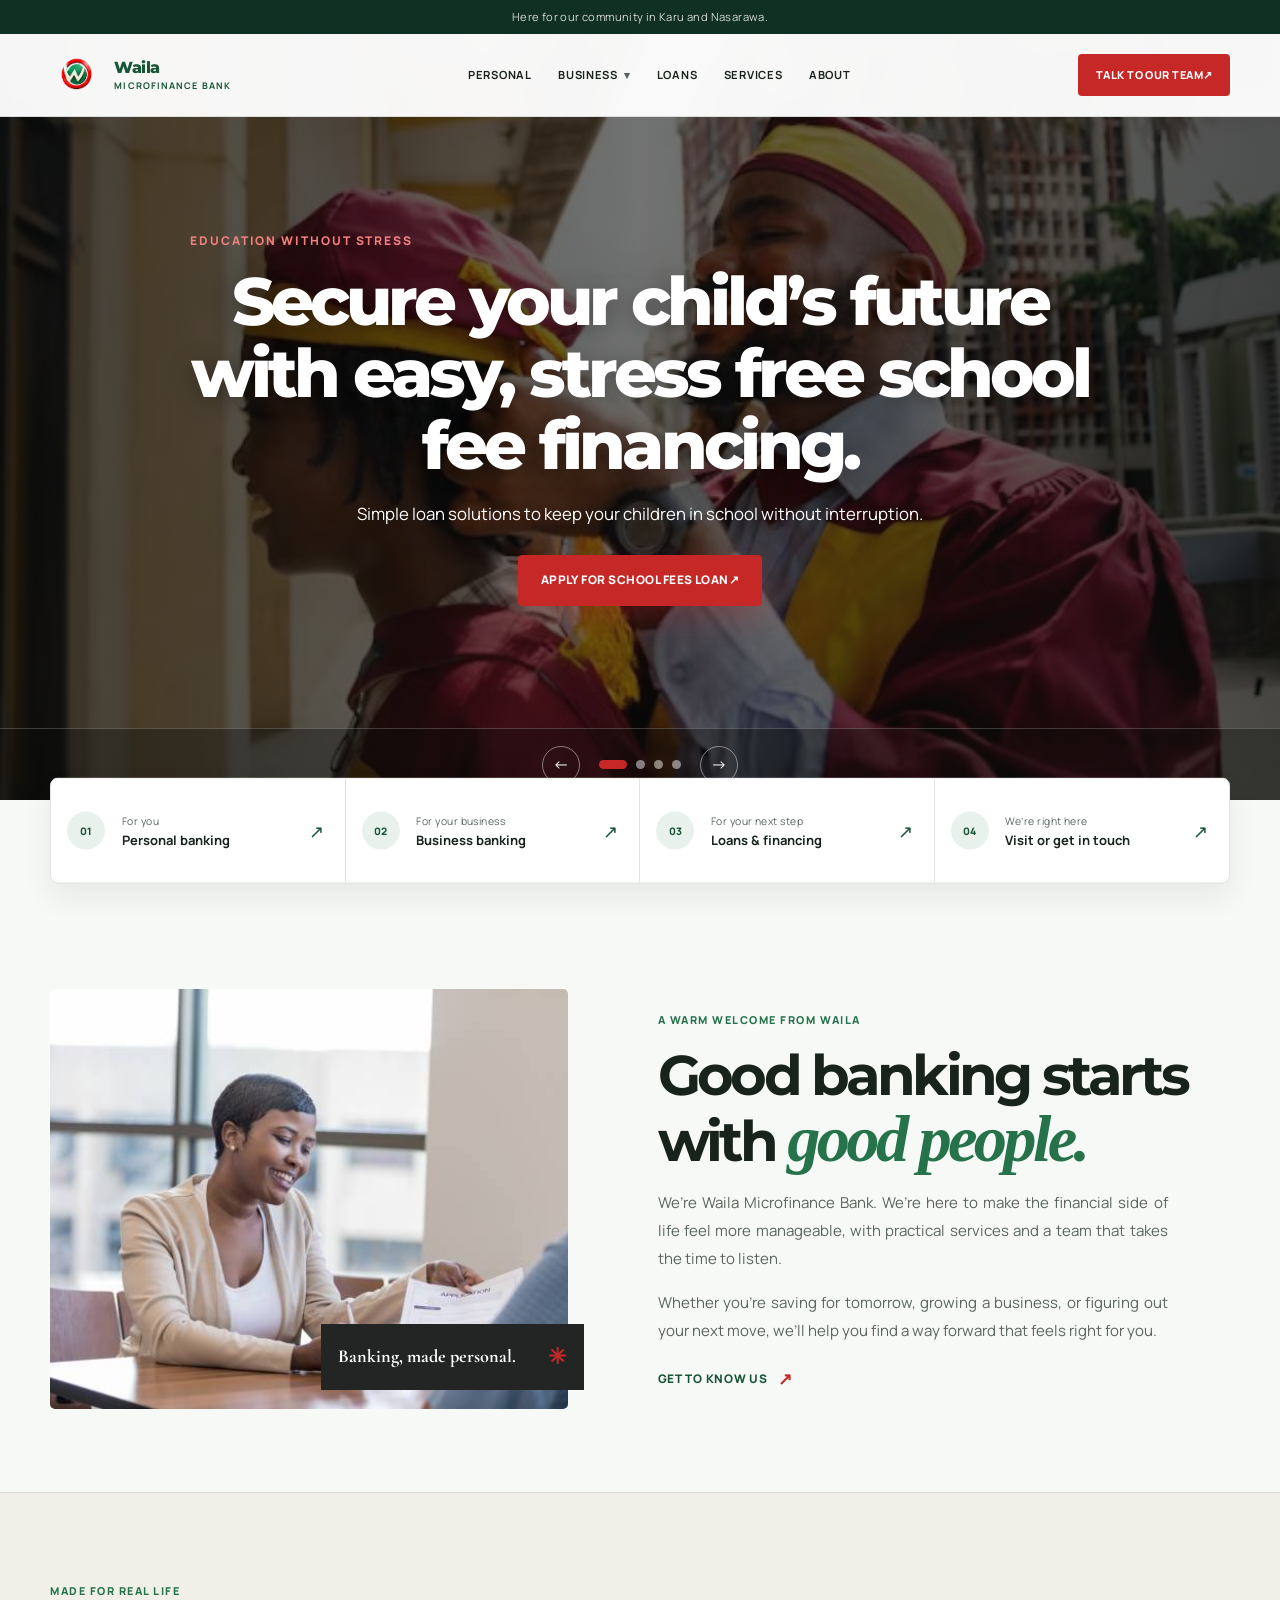
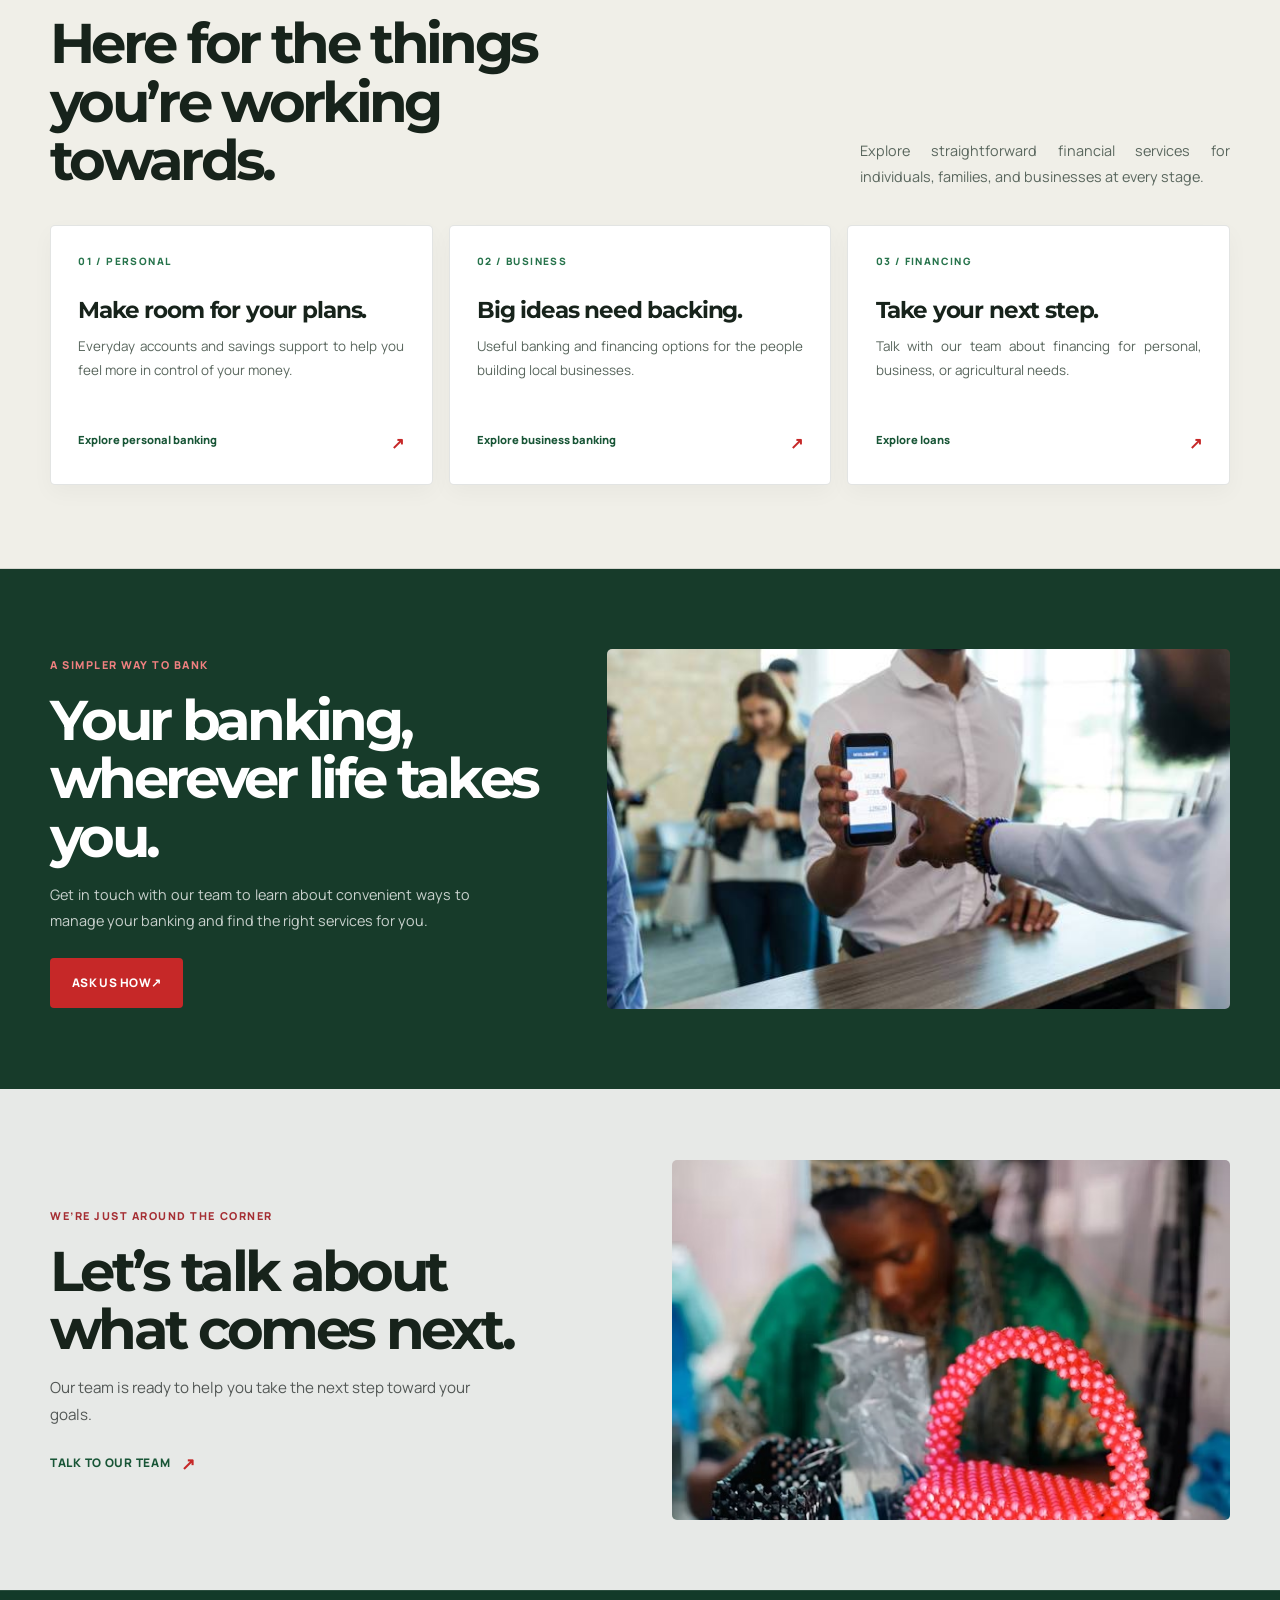
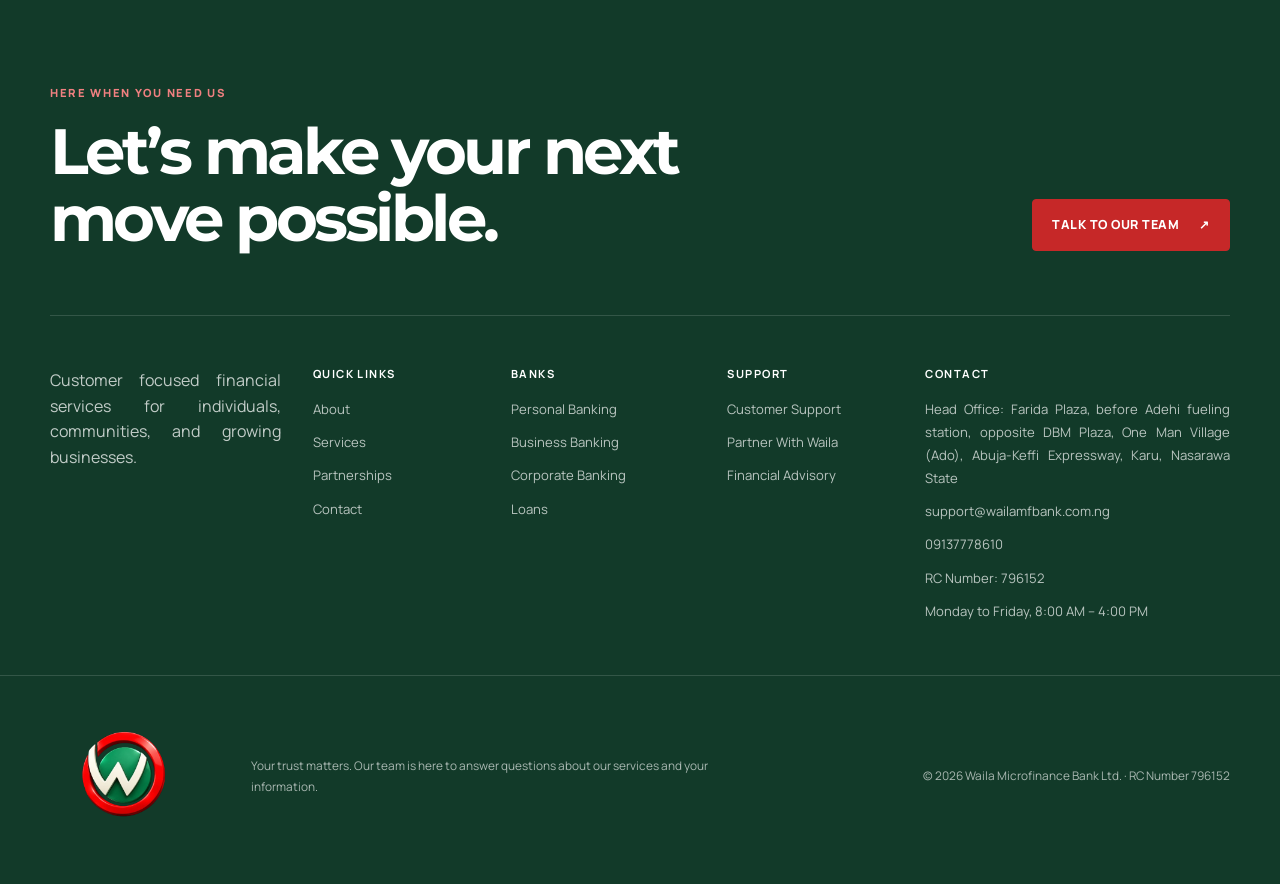
==== commit 66a111f0: "Update website" ====
--- a/index.html
+++ b/index.html
@@ -1,5 +1,5 @@
 <!DOCTYPE html>
-<html lang="en" data-theme="light">
+<html lang="en">
 <head>
   <meta charset="UTF-8" />
   <meta name="viewport" content="width=device-width, initial-scale=1.0" />
--- a/assets/css/styles.css
+++ b/assets/css/styles.css
@@ -1,40 +1,21 @@
 :root {
-  color-scheme: dark;
-  --bg: #0b0d0c;
-  --bg-alt: #101412;
-  --panel: #151917;
-  --panel-alt: #111513;
-  --panel-soft: #1b211e;
-  --text: #f4f5f4;
-  --muted: #a5ada8;
-  --line: rgba(255,255,255,0.1);
-  --green: #8ba394;
-  --green-deep: #c7d4cc;
-  --green-soft: rgba(139,163,148,0.12);
-  --green-soft-strong: rgba(139,163,148,0.2);
-  --accent: #e5484d;
-  --shadow: 0 24px 54px rgba(0,0,0,0.32);
-  --shadow-soft: 0 14px 30px rgba(0,0,0,0.18);
+  color-scheme: light;
+  --bg: #f7f9f6;
+  --bg-alt: #edf3ee;
+  --panel: #ffffff;
+  --panel-alt: #f9fbf9;
+  --panel-soft: #eaf2ec;
+  --text: #17231b;
+  --muted: #59665d;
+  --line: rgba(23,35,27,0.12);
+  --green: #26734b;
+  --green-deep: #185536;
+  --green-soft: rgba(38,115,75,0.1);
+  --green-soft-strong: rgba(38,115,75,0.17);
+  --accent: #c62828;
+  --shadow: 0 24px 54px rgba(23,35,27,0.12);
+  --shadow-soft: 0 14px 30px rgba(23,35,27,0.07);
   --mask: linear-gradient(to right, transparent 0%, black 8%, black 92%, transparent 100%);
-}
-
-html[data-theme="light"] {
-  color-scheme: light;
-  --bg: #f3f4f2;
-  --bg-alt: #e9ece9;
-  --panel: #ffffff;
-  --panel-alt: #f7f8f6;
-  --panel-soft: #eef1ee;
-  --text: #151816;
-  --muted: #565e59;
-  --line: rgba(21,24,22,0.1);
-  --green: #52715f;
-  --green-deep: #294535;
-  --green-soft: rgba(82,113,95,0.1);
-  --green-soft-strong: rgba(82,113,95,0.16);
-  --accent: #c83238;
-  --shadow: 0 24px 54px rgba(17,17,17,0.12);
-  --shadow-soft: 0 14px 30px rgba(17,17,17,0.06);
 }
 
 * { box-sizing: border-box; margin: 0; padding: 0; }
@@ -88,8 +69,8 @@
   min-width: 180px;
 }
 .brand img {
-  width: 152px;
-  height: 42px;
+  width: 166px;
+  height: 46px;
   object-fit: contain;
   display: block;
 }
@@ -188,22 +169,6 @@
   gap: 0.8rem;
 }
 
-.theme-toggle {
-  display: inline-flex;
-  align-items: center;
-  justify-content: center;
-  width: 42px;
-  height: 42px;
-  border-radius: 999px;
-  background: var(--panel);
-  border: 1px solid var(--line);
-  color: var(--text);
-  cursor: pointer;
-  transition: transform 0.2s ease, border-color 0.2s ease;
-}
-
-.theme-toggle:hover { transform: translateY(-1px); }
-
 .button,
 .primary-button,
 .secondary-button {
@@ -222,7 +187,7 @@
 .primary-button {
   background: var(--accent);
   color: #fff;
-  box-shadow: 0 10px 22px rgba(229,72,77,0.16);
+  box-shadow: 0 10px 22px rgba(198,40,40,0.16);
 }
 
 .secondary-button {
@@ -235,7 +200,7 @@
 .link-list a:hover {
   border-color: var(--accent);
   color: var(--text);
-  background: rgba(229,72,77,0.08);
+  background: rgba(198,40,40,0.08);
 }
 
 .button:hover,
@@ -916,14 +881,14 @@
 .field select:focus {
   outline: none;
   border-color: var(--accent);
-  box-shadow: 0 0 0 3px rgba(229,72,77,0.14);
+  box-shadow: 0 0 0 3px rgba(198,40,40,0.14);
 }
 
 .field textarea { min-height: 140px; resize: vertical; }
 
 .page-footer {
   margin-top: 3rem;
-  background: #070908;
+  background: #123a29;
   color: rgba(255,255,255,0.8);
   border-top: 1px solid rgba(255,255,255,0.08);
 }
@@ -1072,10 +1037,9 @@
   .cta-row { flex-direction: column; align-items: flex-start; }
   .button, .cta-row .primary-button, .cta-row .secondary-button { width: 100%; }
   .header-actions > .primary-button { display: none; }
-  .header-actions .theme-toggle,
   .mobile-toggle { width: 38px; height: 38px; }
   .brand { min-width: 0; }
-  .brand img { width: 132px; }
+  .brand img { width: 145px; }
   .metrics-grid { grid-template-columns: repeat(2, minmax(0, 1fr)); }
   .card-grid { grid-template-columns: 1fr; }
   .hero-stats { grid-template-columns: repeat(2, minmax(0, 1fr)); }
@@ -1097,36 +1061,21 @@
 }
 
 .home-page {
-  --bg: #f5f5f3;
-  --bg-alt: #ebedeb;
-  --panel: #fff;
-  --panel-alt: #f7f7f6;
-  --panel-soft: #e8eae8;
-  --text: #1b1d1c;
-  --muted: #606563;
-  --line: rgba(27,29,28,0.12);
-  --green: #646b67;
-  --green-deep: #353a37;
-  --green-soft: rgba(75,82,78,0.1);
-  --green-soft-strong: rgba(75,82,78,0.16);
-  --accent: #bd4237;
-  --shadow: 0 24px 54px rgba(25,40,31,0.14);
-  --shadow-soft: 0 12px 32px rgba(25,40,31,0.08);
   background: var(--bg);
 }
 
 .home-page .site-header {
   position: absolute;
   inset: 0 0 auto;
-  color: #fff;
-  background: rgba(25,27,26,0.9);
-  border: 0;
+  color: var(--text);
+  background: rgba(255,255,255,0.96);
+  border-bottom: 1px solid var(--line);
   -webkit-backdrop-filter: blur(14px);
   backdrop-filter: blur(14px);
 }
 
 .home-utility {
-  background: #111312;
+  background: #0f3022;
   color: rgba(255,255,255,0.82);
   font-size: 0.7rem;
   letter-spacing: 0.035em;
@@ -1141,7 +1090,7 @@
 }
 
 .home-utility a { color: #fff; font-weight: 700; }
-.home-utility a:hover { color: #f06b6e; }
+.home-utility a:hover { color: #f08080; }
 
 .home-page .navbar {
   min-height: 82px;
@@ -1151,12 +1100,12 @@
 .home-page .brand {
   min-width: 190px;
   gap: 0.65rem;
-  color: #fff;
+  color: var(--green-deep);
 }
 
 .home-page .brand img {
-  width: 48px;
-  height: 48px;
+  width: 54px;
+  height: 54px;
   object-fit: contain;
 }
 
@@ -1182,13 +1131,13 @@
 
 .home-page .nav-item > button,
 .home-page .nav-item > a {
-  color: rgba(255,255,255,0.9);
+  color: var(--text);
   font-size: 0.7rem;
   letter-spacing: 0.065em;
 }
 
 .home-page .nav-item > button:hover,
-.home-page .nav-item > a:hover { color: #f06b6e; }
+.home-page .nav-item > a:hover { color: #f08080; }
 
 .home-page .nav-item .dropdown {
   background: #fffefa;
@@ -1203,20 +1152,20 @@
 .home-page .header-actions > .primary-button {
   padding: 0.8rem 1.1rem;
   border-radius: 4px;
-  background: #e5484d;
+  background: #c62828;
   color: #fff;
   box-shadow: none;
   font-size: 0.68rem;
 }
 
 .home-page .header-actions > .primary-button:hover {
-  background: #c83238;
+  background: #a61f25;
 }
 
 .home-page .mobile-toggle {
-  border-color: rgba(255,255,255,0.3);
-  background: rgba(255,255,255,0.08);
-  color: #fff;
+  border-color: var(--line);
+  background: var(--panel-soft);
+  color: var(--green-deep);
 }
 
 .home-page .hero {
@@ -1248,7 +1197,7 @@
   border: 0;
   border-radius: 0;
   background: transparent;
-  color: #ff8589;
+  color: #f08080;
   font-size: 0.72rem;
   letter-spacing: 0.15em;
 }
@@ -1263,7 +1212,7 @@
 }
 
 .home-page .hero-copy h1 span {
-  color: #ff8589;
+  color: #f08080;
   font-family: "Cormorant Garamond", Georgia, serif;
   font-weight: 600;
   font-style: italic;
@@ -1282,12 +1231,12 @@
 
 .home-page .cta-row .primary-button {
   border-radius: 4px;
-  background: #e5484d;
+  background: #c62828;
   color: #fff;
   box-shadow: none;
 }
 
-.home-page .cta-row .primary-button:hover { background: #c83238; }
+.home-page .cta-row .primary-button:hover { background: #a61f25; }
 
 .home-page .cta-row .secondary-button {
   border-color: rgba(255,255,255,0.55);
@@ -1566,7 +1515,7 @@
 .home-digital {
   overflow: hidden;
   padding: 5rem 0;
-  background: #1e211f;
+  background: #173b2a;
   color: #fff;
 }
 
@@ -1577,7 +1526,7 @@
   gap: 3rem;
 }
 
-.digital-copy .home-kicker { color: #ff8589; }
+.digital-copy .home-kicker { color: #f08080; }
 .digital-copy h2 { color: #fff; }
 
 .digital-copy p {
@@ -1590,12 +1539,12 @@
 
 .digital-copy .primary-button {
   border-radius: 4px;
-  background: #e5484d;
+  background: #c62828;
   color: #fff;
   box-shadow: none;
 }
 
-.digital-copy .primary-button:hover { background: #c83238; }
+.digital-copy .primary-button:hover { background: #a61f25; }
 
 .digital-grid > img {
   width: 100%;
@@ -1641,7 +1590,7 @@
   .home-page .nav-menu {
     top: calc(100% + 8px);
     border-color: rgba(255,255,255,0.14);
-    background: #242725;
+    background: #185536;
   }
 
   .home-page .nav-item > button,
@@ -1671,7 +1620,7 @@
   .home-utility .container { min-height: 31px; }
   .home-page .navbar { min-height: 70px; gap: 0.5rem; }
   .home-page .brand { gap: 0.4rem; }
-  .home-page .brand img { width: 40px; height: 40px; }
+  .home-page .brand img { width: 44px; height: 44px; }
   .brand-name { font-size: 0.85rem; }
   .brand-name small { font-size: 0.48rem; }
   .home-page .hero {
@@ -1729,7 +1678,7 @@
 .home-page .home-hero {
   min-height: min(800px, 100svh);
   padding: 0;
-  background: #171917;
+  background: #173b2a;
 }
 
 .home-hero-slider {
@@ -1787,7 +1736,7 @@
 .home-hero-kicker {
   display: block;
   margin-bottom: 1rem;
-  color: #f06b6e;
+  color: #f08080;
   font-size: 0.75rem;
   font-weight: 800;
   letter-spacing: 0.16em;
@@ -1819,16 +1768,16 @@
 }
 
 .home-hero-content .primary-button {
-  border: 1px solid #e5484d;
+  border: 1px solid #c62828;
   border-radius: 4px;
-  background: #e5484d;
+  background: #c62828;
   color: #fff;
-  box-shadow: 0 12px 28px rgba(229,72,77,0.25);
+  box-shadow: 0 12px 28px rgba(198,40,40,0.25);
 }
 
 .home-hero-content .primary-button:hover {
-  background: #c83238;
-  border-color: #c83238;
+  background: #a61f25;
+  border-color: #a61f25;
 }
 
 .home-hero-controls {
@@ -1861,8 +1810,8 @@
 
 .hero-arrow:hover,
 .hero-arrow:focus-visible {
-  border-color: #e5484d;
-  background: #e5484d;
+  border-color: #c62828;
+  background: #c62828;
 }
 
 .hero-indicators {
@@ -1884,7 +1833,7 @@
 
 .hero-indicators button[aria-current="true"] {
 width: 28px;
-background: #e5484d;
+background: #c62828;
 }
 
 .package-grid {
@@ -1898,22 +1847,22 @@
   min-width: 0;
   flex-direction: column;
   overflow: hidden;
-  border: 1px solid #3a3d3b;
+  border: 1px solid var(--line);
   border-radius: 8px;
-  background: #202220;
+  background: var(--panel);
   box-shadow: 0 18px 38px rgba(0,0,0,0.14);
   scroll-margin-top: 2rem;
   transition: transform 0.25s ease, border-color 0.25s ease, box-shadow 0.25s ease;
 }
 
 .package-card:target {
-  border-color: #e5484d;
-  box-shadow: 0 0 0 3px rgba(229,72,77,0.2), 0 18px 38px rgba(0,0,0,0.14);
+  border-color: #c62828;
+  box-shadow: 0 0 0 3px rgba(198,40,40,0.2), 0 18px 38px rgba(0,0,0,0.14);
 }
 
 .package-card:hover {
   transform: translateY(-3px);
-  border-color: rgba(229,72,77,0.7);
+  border-color: rgba(198,40,40,0.7);
 }
 
 .package-card > img {
@@ -1929,11 +1878,11 @@
   flex-direction: column;
   align-items: flex-start;
   padding: 1.6rem;
-  color: #fff;
+  color: var(--text);
 }
 
 .package-category {
-  color: #f06b6e;
+  color: var(--accent);
   font-size: 0.65rem;
   font-weight: 800;
   letter-spacing: 0.13em;
@@ -1942,7 +1891,7 @@
 
 .package-card h3 {
   margin-top: 0.65rem;
-  color: #fff;
+  color: var(--green-deep);
   font-family: "Montserrat", "Segoe UI", sans-serif;
   font-size: clamp(1.25rem, 2.4vw, 1.7rem);
   line-height: 1.18;
@@ -1951,7 +1900,7 @@
 
 .package-card h4 {
   margin-top: 0.9rem;
-  color: #f0f1ef;
+  color: var(--text);
   font-size: 0.95rem;
   font-weight: 700;
   line-height: 1.55;
@@ -1959,7 +1908,7 @@
 
 .package-card p {
   margin-top: 0.6rem;
-  color: #c1c5c2;
+  color: var(--muted);
   font-size: 0.86rem;
   line-height: 1.75;
 }
@@ -1972,28 +1921,29 @@
   min-height: 46px;
   margin-top: auto;
   padding: 0.9rem 1rem 0;
-  color: #ff777b;
+  color: var(--accent);
   font-size: 0.73rem;
   font-weight: 800;
   letter-spacing: 0.025em;
 }
 
 .package-cta span { font-size: 1rem; }
-.package-cta:hover { color: #fff; }
+.package-cta:hover { color: var(--green-deep); }
 
 .contact-information-card {
-  border-color: #393c3a;
-  background: #202220;
-  color: #fff;
-}
-
-.contact-information-card h3 { color: #fff; }
-.contact-information-card li { color: #d5d8d6; }
-.contact-information-card li strong { color: #fff; }
-.contact-information-card li::before { color: #f06b6e; }
-.contact-information-card a { color: #ff777b; overflow-wrap: anywhere; }
-.contact-information-card a:hover { color: #fff; }
-.contact-information-card .form-note { color: #c1c5c2; }
+  border-color: var(--line);
+  background: var(--panel-soft);
+  color: var(--text);
+}
+
+.contact-information-card h3,
+.contact-information-card li strong { color: var(--green-deep); }
+.contact-information-card li { color: var(--text); }
+.contact-information-card li::before,
+.contact-information-card a { color: var(--accent); }
+.contact-information-card a { overflow-wrap: anywhere; }
+.contact-information-card a:hover { color: var(--green-deep); }
+.contact-information-card .form-note { color: var(--muted); }
 
 .contact-page .page-hero h1,
 .contact-page .page-hero .eyebrow { color: #fff; }
@@ -2049,7 +1999,7 @@
 .page-footer {
   margin-top: 3rem;
   border-top: 1px solid rgba(255,255,255,0.1);
-  background: #101210;
+  background: #123a29;
   color: rgba(255,255,255,0.76);
 }
 
@@ -2064,7 +2014,7 @@
 }
 
 .footer-kicker {
-  color: #f06b6e;
+  color: #f08080;
   font-size: 0.7rem;
   font-weight: 800;
   letter-spacing: 0.15em;
@@ -2090,9 +2040,9 @@
   gap: 1.25rem;
   min-height: 52px;
   padding: 0.9rem 1.2rem;
-  border: 1px solid #e5484d;
+  border: 1px solid #c62828;
   border-radius: 4px;
-  background: #e5484d;
+  background: #c62828;
   color: #fff;
   font-size: 0.78rem;
   font-weight: 800;
@@ -2102,8 +2052,8 @@
 }
 
 .footer-cta-link:hover {
-  border-color: #c83238;
-  background: #c83238;
+  border-color: #a61f25;
+  background: #a61f25;
 }
 
 .footer-grid {
@@ -2132,7 +2082,7 @@
 }
 
 .footer-col a { transition: color 0.2s ease; }
-.footer-col a:hover { color: #ff777b; }
+.footer-col a:hover { color: #f08080; }
 
 .footer-bottom {
   padding: 1.6rem 0 2rem;
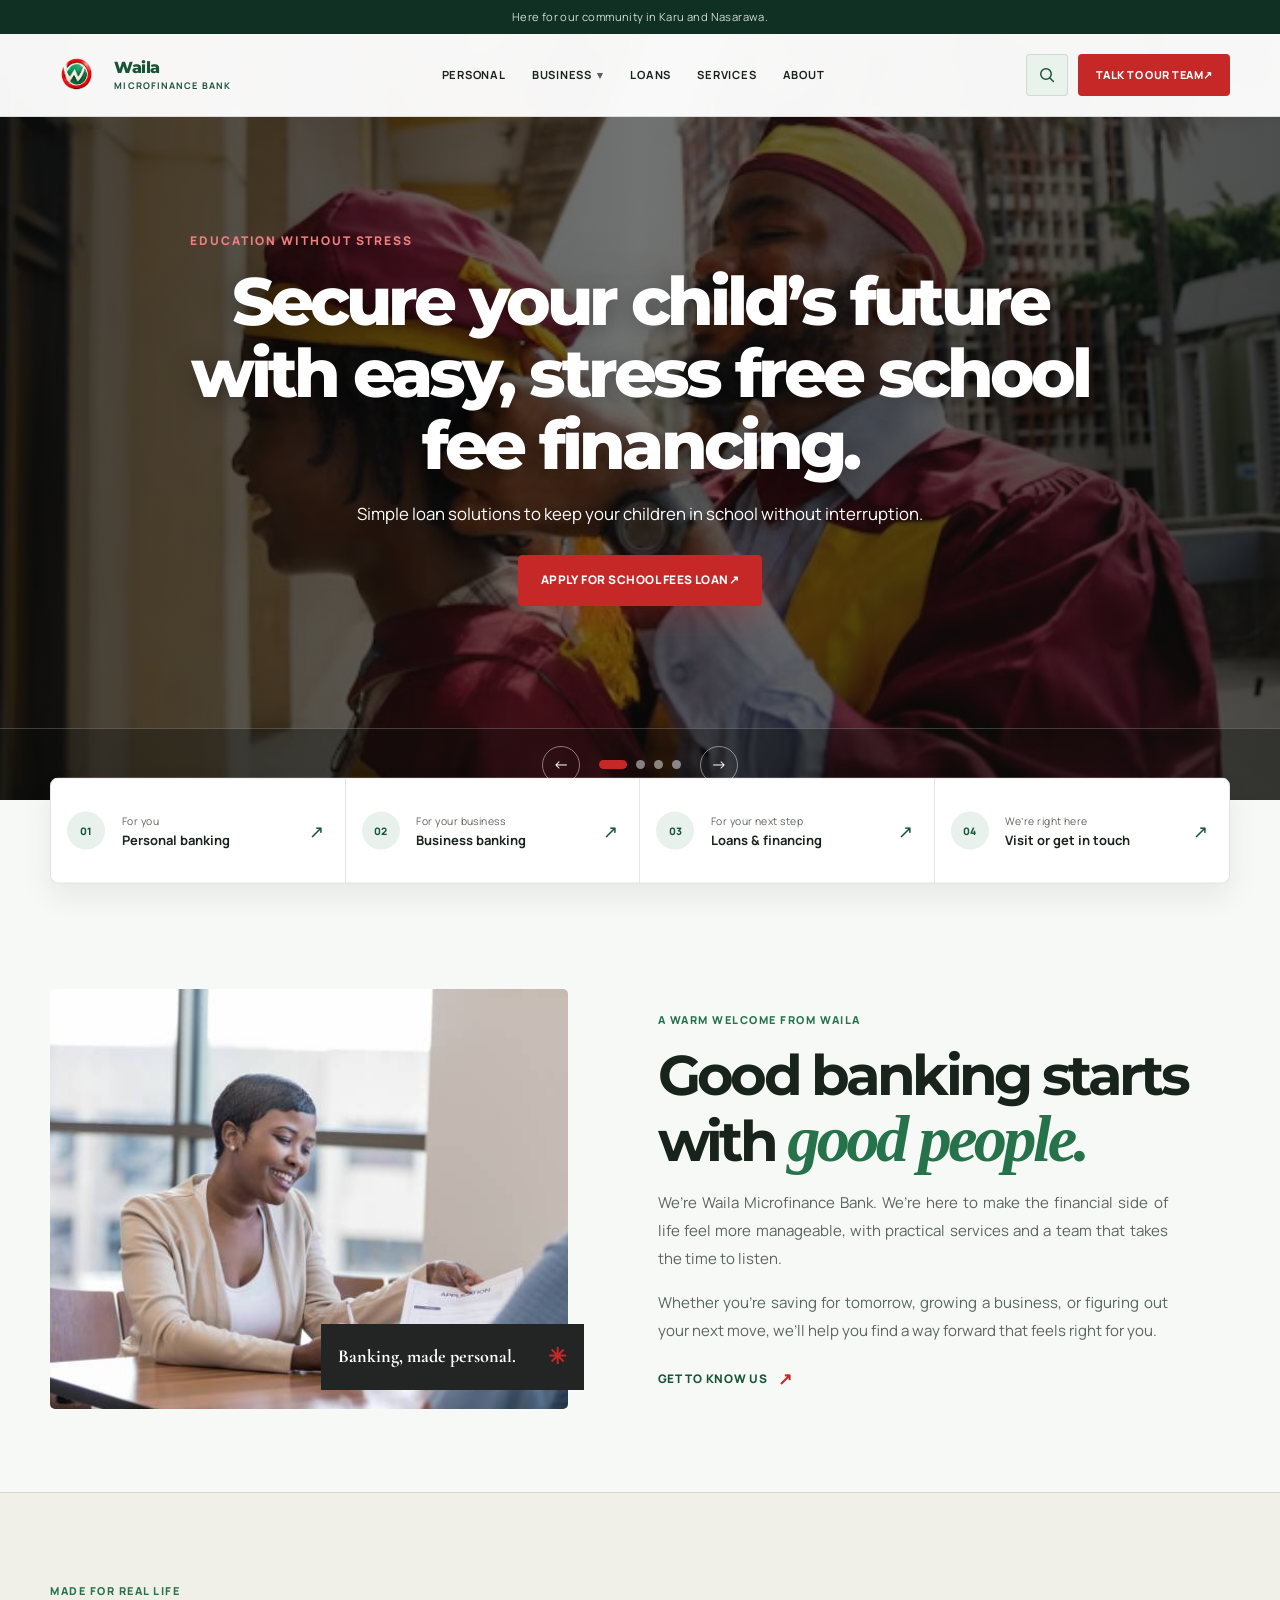
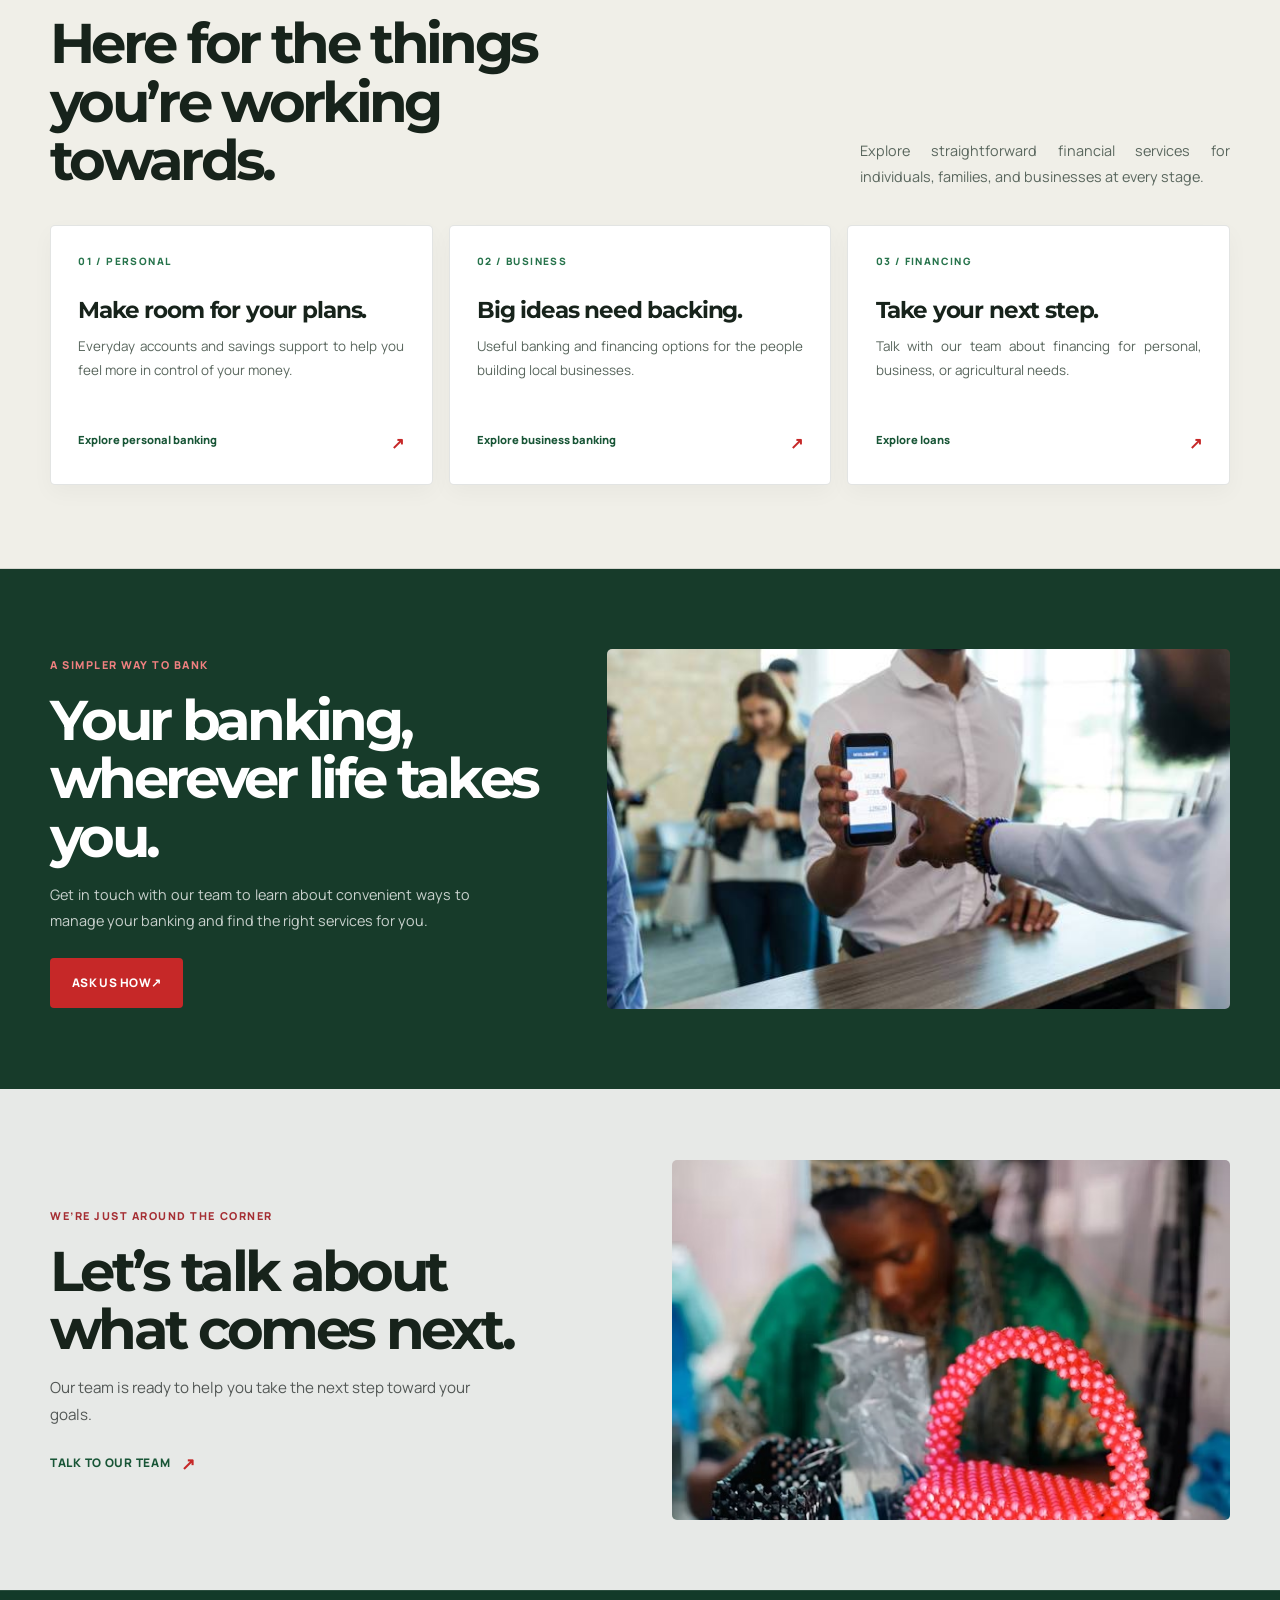
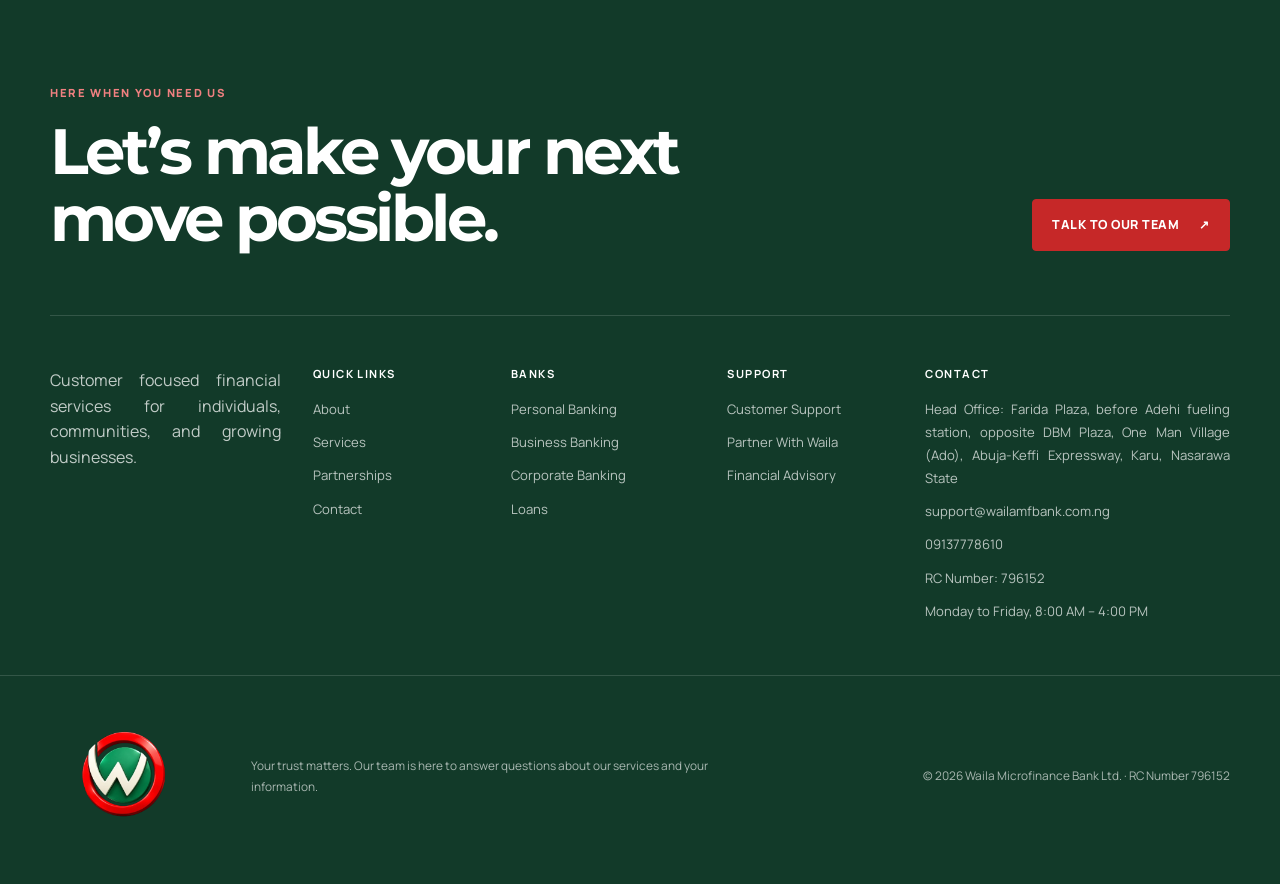
==== commit 25ea2896: "Update website" ====
--- a/index.html
+++ b/index.html
@@ -1,12 +1,51 @@
 <!DOCTYPE html>
-<html lang="en">
+<html lang="en-NG">
 <head>
   <meta charset="UTF-8" />
   <meta name="viewport" content="width=device-width, initial-scale=1.0" />
-  <title>Waila Microfinance Bank | Karu, Nasarawa</title>
-  <meta name="description" content="Waila Microfinance Bank is a customer focused financial institution supporting individuals, businesses, and communities with responsible microfinance and SME banking services." />
-  <meta property="og:title" content="Waila Microfinance Bank" />
-  <meta property="og:description" content="Financial services for individuals, businesses, and communities in Karu, Nasarawa State." />
+  <title>Waila Microfinance Bank | Karu, Nasarawa Nigeria</title>
+  <meta name="description" content="Waila Microfinance Bank offers personal, SME and agricultural banking, business loans and financial services in Karu, Nasarawa, Nigeria." />
+  <meta property="og:type" content="website" />
+  <meta property="og:locale" content="en_NG" />
+  <meta property="og:title" content="Waila Microfinance Bank | Karu, Nasarawa Nigeria" />
+  <meta property="og:description" content="Personal, SME and agricultural banking, business loans and financial services in Karu, Nasarawa, Nigeria." />
+  <meta name="twitter:card" content="summary" />
+  <meta name="twitter:title" content="Waila Microfinance Bank | Karu, Nasarawa Nigeria" />
+  <meta name="twitter:description" content="Personal, SME and agricultural banking, business loans and financial services in Karu, Nasarawa, Nigeria." />
+  <script type="application/ld+json">
+    {
+      "@context": "https://schema.org",
+      "@type": "FinancialService",
+      "name": "Waila Microfinance Bank",
+      "description": "Personal, business, SME and agricultural banking services in Karu, Nasarawa State, Nigeria.",
+      "email": "support@wailamfbank.com.ng",
+      "telephone": "09137778610",
+      "address": {
+        "@type": "PostalAddress",
+        "streetAddress": "Farida Plaza, before Adehi fueling station, opposite DBM Plaza, One Man Village (Ado), Abuja-Keffi Expressway",
+        "addressLocality": "Karu",
+        "addressRegion": "Nasarawa State",
+        "addressCountry": "NG"
+      },
+      "areaServed": [
+        { "@type": "City", "name": "Karu" },
+        { "@type": "AdministrativeArea", "name": "Nasarawa State" },
+        { "@type": "Country", "name": "Nigeria" }
+      ],
+      "openingHoursSpecification": {
+        "@type": "OpeningHoursSpecification",
+        "dayOfWeek": [
+          "https://schema.org/Monday",
+          "https://schema.org/Tuesday",
+          "https://schema.org/Wednesday",
+          "https://schema.org/Thursday",
+          "https://schema.org/Friday"
+        ],
+        "opens": "08:00",
+        "closes": "16:00"
+      }
+    }
+  </script>
   <link rel="preconnect" href="https://fonts.googleapis.com" />
   <link rel="preconnect" href="https://fonts.gstatic.com" crossorigin />
   <link href="https://fonts.googleapis.com/css2?family=Manrope:wght@400;500;600;700;800&family=Cormorant+Garamond:wght@500;600;700&family=Montserrat:wght@500;600;700;800;900&display=swap" rel="stylesheet" />
@@ -40,6 +79,19 @@
       </nav>
 
       <div class="header-actions">
+        <div class="site-search" data-site-search>
+          <button class="search-toggle" type="button" data-search-toggle aria-label="Open site search" aria-expanded="false">
+            <svg viewBox="0 0 24 24" aria-hidden="true"><circle cx="10.8" cy="10.8" r="6.3"></circle><path d="m15.5 15.5 4.2 4.2"></path></svg>
+          </button>
+          <form class="site-search-panel" data-search-form role="search" hidden>
+            <label class="visually-hidden" for="site-search-input">Search Waila</label>
+            <div class="site-search-field">
+              <input id="site-search-input" type="search" data-search-input placeholder="Search by keyword..." autocomplete="off" />
+              <button class="site-search-submit" type="submit">Search</button>
+            </div>
+            <div class="site-search-results" data-search-results aria-live="polite"></div>
+          </form>
+        </div>
         <a href="contact.html" class="primary-button">Talk to our team <span aria-hidden="true">↗</span></a>
         <button class="mobile-toggle" type="button" data-menu-toggle aria-label="Open navigation" aria-expanded="false">☰</button>
       </div>
@@ -250,6 +302,9 @@
     </div>
   </footer>
 
+  <button class="back-to-top" type="button" data-back-to-top aria-label="Back to top" title="Back to top" hidden>
+    <svg viewBox="0 0 24 24" aria-hidden="true"><path d="m6 14 6-6 6 6M12 8v12"></path></svg>
+  </button>
   <script src="assets/js/main.js"></script>
 </body>
 </html>
--- a/assets/css/styles.css
+++ b/assets/css/styles.css
@@ -169,6 +169,144 @@
   gap: 0.8rem;
 }
 
+.site-search { position: relative; }
+
+.search-toggle {
+  display: inline-grid;
+  width: 42px;
+  height: 42px;
+  place-items: center;
+  border: 1px solid var(--line);
+  border-radius: 50%;
+  background: var(--panel);
+  color: var(--green-deep);
+  cursor: pointer;
+  transition: background 0.2s ease, color 0.2s ease, transform 0.2s ease;
+}
+
+.search-toggle:hover,
+.search-toggle[aria-expanded="true"] {
+  transform: translateY(-1px);
+  background: var(--green-deep);
+  color: #fff;
+}
+
+.search-toggle svg,
+.back-to-top svg {
+  width: 20px;
+  height: 20px;
+  fill: none;
+  stroke: currentColor;
+  stroke-linecap: round;
+  stroke-linejoin: round;
+  stroke-width: 1.8;
+}
+
+.site-search-panel {
+  position: absolute;
+  top: calc(100% + 0.8rem);
+  right: 0;
+  z-index: 100;
+  width: min(380px, calc(100vw - 32px));
+  padding: 0.8rem;
+  border: 1px solid var(--line);
+  border-radius: 14px;
+  background: var(--panel);
+  box-shadow: var(--shadow);
+}
+
+.site-search-panel[hidden] { display: none; }
+
+.site-search-field {
+  display: flex;
+  gap: 0.5rem;
+}
+
+.site-search-field input {
+  width: 100%;
+  min-width: 0;
+  padding: 0.7rem 0.8rem;
+  border: 1px solid var(--line);
+  border-radius: 9px;
+  background: var(--panel-alt);
+  color: var(--text);
+}
+
+.site-search-field input:focus {
+  outline: 2px solid var(--green);
+  outline-offset: 1px;
+}
+
+.site-search-submit {
+  padding: 0.65rem 0.85rem;
+  border: 0;
+  border-radius: 9px;
+  background: var(--accent);
+  color: #fff;
+  font-size: 0.75rem;
+  font-weight: 800;
+  cursor: pointer;
+}
+
+.site-search-results:empty { display: none; }
+
+.site-search-results {
+  display: grid;
+  max-height: min(55vh, 380px);
+  gap: 0.25rem;
+  overflow-y: auto;
+  margin-top: 0.55rem;
+}
+
+.search-result {
+  display: grid;
+  gap: 0.12rem;
+  padding: 0.65rem 0.7rem;
+  border-radius: 9px;
+  color: var(--text);
+}
+
+.search-result:hover,
+.search-result:focus-visible {
+  outline: none;
+  background: var(--green-soft);
+}
+
+.search-result strong {
+  color: var(--green-deep);
+  font-size: 0.82rem;
+}
+
+.search-result span,
+.search-empty {
+  color: var(--muted);
+  font-size: 0.7rem;
+  line-height: 1.5;
+}
+
+.search-empty { padding: 0.6rem 0.7rem; }
+
+.back-to-top {
+  position: fixed;
+  right: max(20px, env(safe-area-inset-right));
+  bottom: max(20px, env(safe-area-inset-bottom));
+  z-index: 90;
+  display: grid;
+  width: 48px;
+  height: 48px;
+  place-items: center;
+  border: 0;
+  border-radius: 50%;
+  background: var(--accent);
+  color: #fff;
+  box-shadow: var(--shadow-soft);
+  cursor: pointer;
+  transition: background 0.2s ease, transform 0.2s ease;
+}
+
+.back-to-top[hidden] { display: none; }
+.back-to-top:hover { transform: translateY(-3px); background: var(--green-deep); }
+
 .button,
 .primary-button,
 .secondary-button {
@@ -1004,6 +1142,8 @@
     gap: 0.5rem;
   }
 
+  .search-toggle { width: 38px; height: 38px; }
+
   .hero-grid,
   .feature-grid,
   .contact-grid,
@@ -1148,6 +1288,18 @@
 .home-page .nav-item .dropdown a:hover { color: #234a35; }
 
 .home-page .header-actions { gap: 0.65rem; }
+
+.home-page .search-toggle {
+  border-radius: 4px;
+  background: var(--panel-soft);
+  color: var(--green-deep);
+}
+
+.home-page .search-toggle:hover,
+.home-page .search-toggle[aria-expanded="true"] {
+  background: var(--green-deep);
+  color: #fff;
+}
 
 .home-page .header-actions > .primary-button {
   padding: 0.8rem 1.1rem;
